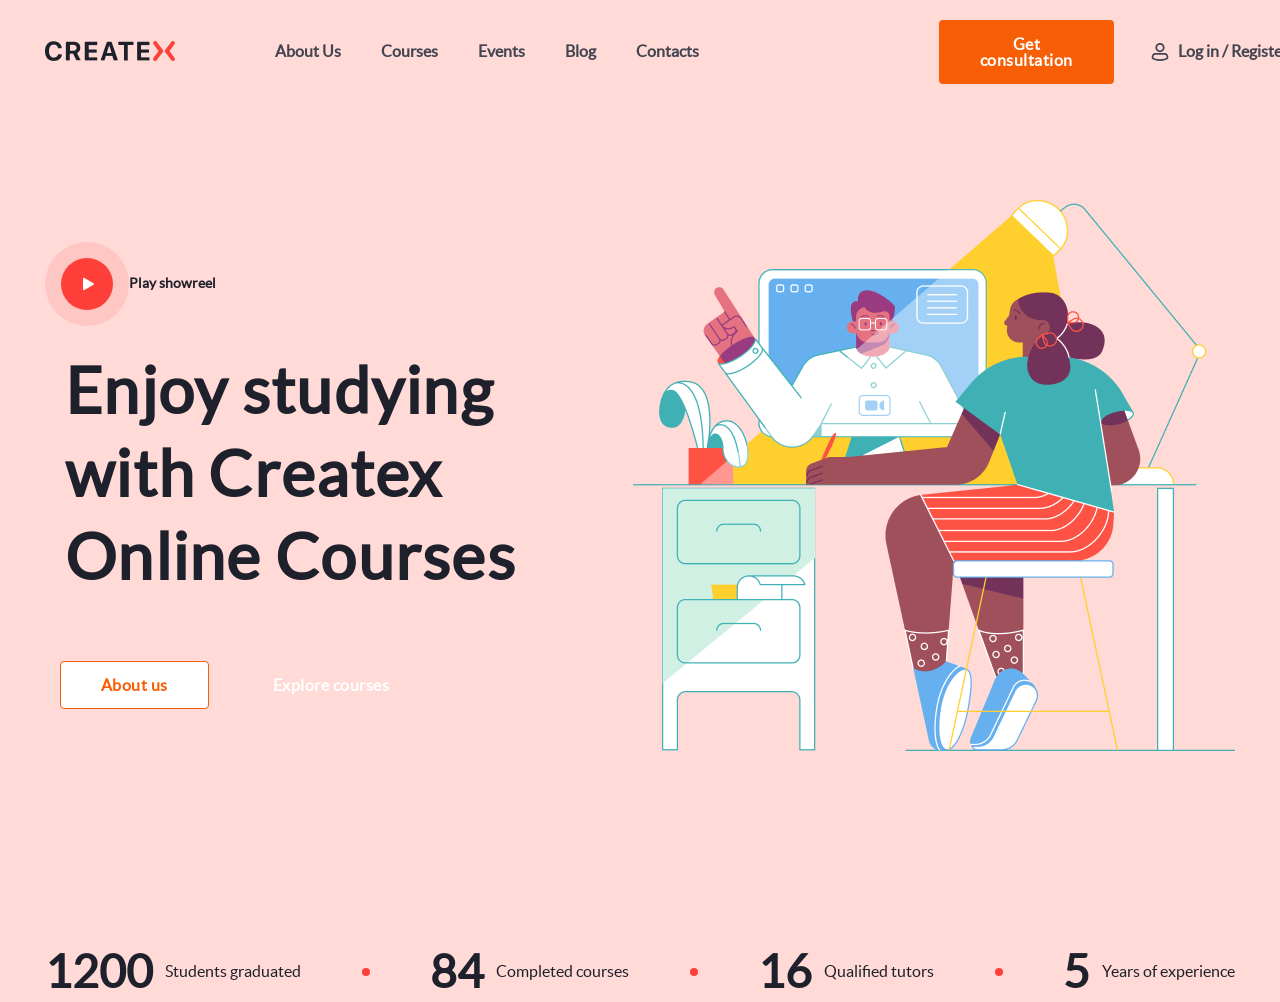
==== index.html @ 366a9aa9 "меню мобильное" ====
<!DOCTYPE html>
<html lang="en">
<head>
  <meta charset="UTF-8">
  <meta name="viewport" content="width=device-width, initial-scale=1.0">
  <meta http-equiv="X-UA-Compatible" content="ie=edge">
  <title class="ttl">Createx</title>
  <link rel="icon" href="../new_project/images/createx.ico" type="images/x-icon">
  <link rel="stylesheet" href="css/reset.css">
  <link rel="stylesheet" href="css/style1.css">
  <link rel="stylesheet" href="css/media.css">
</head>
<body>
  <div class="menu--close"></div>
  <!-- Прелоадер -->
<!-- <div class="preloader"></div> -->
 <!-- Прелоадер -->
  <header>
    <div class="container">
      <div class="header_inner">
        <div class="menu">
        <a href="#" class="logo-link">
          <img src="images/logo.png" width="130px" height="22px" alt="logo">
        </a>
        <nav>          
          <!-- ниже бургер -->
          <button class="span-nav-menu">
            <span></span>
            <span></span>
            <span></span>
            <span></span>
            <span></span>
          </button>
          <!-- конец бургер -->
          <ul class="nav-menu-list">
            <li class="menu-close"></li>
            <li>
              <a href="#" class="nav-menu-link">
                About Us
              </a>
            </li>
            <li>
              <a href="#" class="nav-menu-link">
                Courses
              </a>
            </li>
            <li>
              <a href="#" class="nav-menu-link">
                Events
              </a>
            </li>
            <li>
              <a href="#" class="nav-menu-link">
                Blog
              </a>
            </li>
            <li>
              <a href="#" class="nav-menu-link">
                Contacts
              </a>
            </li>
            <li>
              <ul class="mobile-menu-link-registration">
                <li>
                  <a href="#" class="btn-nav-menu">
                    Get consultation
                  </a>
                </li>
                <li>
                  <a href="#" class="menu-nav-registration">
                    Log in / Register
                  </a>
                </li>
              </ul>
            </li>
          </ul>
          
        </nav>
      </div>
<!-- регистр -->
        <ul class="menu-link-registration">
          <li>
            <a href="#" class="btn-nav-menu">
              Get consultation
            </a>
          </li>
          <li>
            <a href="#" class="menu-nav-registration">
              Log in / Register
            </a>
          </li>
        </ul>
      </div>
  </div>
  </header>


  <main>
    <section class="hero-screen">
      <div class="container">
        <article class="site-left-right">

        <div class="site-left">
          <a href="#" class="play-text">
            Play showreel
          </a>
          <h1 class="play-title">
            Enjoy studying with Createx Online Courses
          </h1>
          <article class="hero-screen-button">
                <a href="#" class="about-us-link">About us</a>
                <a href="#" class="courses-link">Explore courses</a>
          </article>
        </div>
        <div class="site-right-img">
          <img src="images/hero-screen-images.png" width="602px" height="551px" alt="images people studying">
        </div>
      </article>
      <article>
        <ul class="number-students">
          <li>
            <span class="number-list">1200</span>
            Students graduated
          </li>
          <li>
            <svg  class="svg-point" width="8" height="8" viewBox="0 0 8 8" fill="none" xmlns="http://www.w3.org/2000/svg">
              <circle cx="4" cy="4" r="4" fill="#FF3F3A" />
            </svg>
          </li>
          <li>
            <span class="number-list">84</span>
            Completed courses
          </li>
          <li>
            <svg class="svg-point" width="8" height="8" viewBox="0 0 8 8" fill="none" xmlns="http://www.w3.org/2000/svg">
              <circle cx="4" cy="4" r="4" fill="#FF3F3A" />
            </svg>
          </li>
          <li>
            <span class="number-list">16</span>
            Qualified tutors
          </li>
          <li>
            <svg class="svg-point" width="8" height="8" viewBox="0 0 8 8" fill="none" xmlns="http://www.w3.org/2000/svg">
              <circle cx="4" cy="4" r="4" fill="#FF3F3A" />
            </svg>
          </li>
          <li>
            <span class="number-list">5</span>
            Years of experience
          </li>
        </ul>
      </article>
      </div>
    </section>

    <section>
    </section>
  </main>

  <script src="js/main.js"></script>
</body>
</html>
---- css/style1.css ----
@charset "UTF-8";
@font-face {
  font-family: "latoblack";
  src: url("../fonts/lato-black-webfont.eot");
  src: url("../fonts/lato-black-webfont.eot?#iefix") format("embedded-opentype"), url("../fonts/lato-black-webfont.woff2") format("woff2"), url("../fonts/lato-black-webfont.woff") format("woff"), url("../fonts/lato-black-webfont.ttf") format("truetype"), url("../fonts/lato-black-webfont.svg#latoblack") format("svg");
  font-weight: normal;
  font-style: normal;
}
@font-face {
  font-family: "latobold";
  src: url("../fonts/lato-bold-webfont.eot");
  src: url("../fonts/lato-bold-webfont.eot?#iefix") format("embedded-opentyve"), url("../fonts/lato-bold-webfont.woff2") format("woff2"), url("../fonts/lato-bold-webfont.woff") format("woff"), url("../fonts/lato-bold-webfont.ttf") format("truetype"), url("../fonts/lato-bold-webfont.svg#latobold") format("svg");
  font-weight: normal;
  font-style: normal;
}
@font-face {
  font-family: "latoregular";
  src: url("../fonts/lato-regular-webfont.eot");
  src: url("../fonts/lato-regular-webfont.eot?#iefix") format("embedded-opentype"), url("../fonts/lato-regular-webfont.woff2") format("woff2"), url("../fonts/lato-regular-webfont.woff") format("woff"), url("../fonts/lato-regular-webfont.ttf") format("truetype"), url("../fonts/lato-regular-webfont.svg#latoregular") format("svg");
  font-weight: normal;
  font-style: normal;
}
html {
  box-sizing: border-box;
}

*,
*::after,
*::before {
  padding: 0;
  margin: 0;
  box-sizing: inherit;
}

ul {
  list-style: none;
}

a {
  text-decoration: none;
}

button {
  padding: 0;
  border: none;
  background: none;
}

body {
  font-family: "latoregular";
  font-style: normal;
  margin: 0;
  position: relative;
}

/* хедер */
/* адаптивы */
@media only screen and (max-width: 1301px) {
  .header_inner .menu-link-registration {
    margin-left: 200px;
  }
}
@media only screen and (max-width: 1231px) {
  .header_inner .menu-link-registration {
    margin-left: 180px;
  }
  .header_inner .menu nav .nav-menu-list {
    gap: 20px;
  }
}
@media only screen and (max-width: 1025px) {
  .header_inner .menu-link-registration {
    margin-left: 60px;
  }
}
@media only screen and (max-width: 769px) {
  .header_inner nav {
    order: -1;
  }
  .header_inner .menu nav .nav-menu-list {
    transform: translateY(-100%);
    position: absolute;
    top: 0;
    left: 240px;
    width: 300px;
    margin: 0 auto;
    background-color: #f75e05;
    display: block;
    text-align: center;
    padding: 50px 30px;
    transition: transform 0.6s ease;
  }
  .header_inner .menu nav .nav-menu-list .nav-menu-link {
    color: #ffffff;
  }
  .header_inner .menu nav .nav-menu-list li {
    margin-bottom: 20px;
  }
  .header_inner .menu nav .nav-menu-list .menu-close::after {
    content: "";
    width: 13px;
    height: 13px;
    display: block;
    /* используем марджин-райт вместо гап */
    background-image: url(../images/menu-close.svg);
    background-repeat: no-repeat;
    background-position: center;
    position: absolute;
    top: 20px;
    right: 20px;
  }
  .header_inner .menu nav .nav-menu-list.menu-list-open {
    transform: translateY(0%);
  }
  .header_inner .menu-link-registration {
    margin-left: 100px;
  }
  .header_inner .menu nav .span-nav-menu {
    display: flex;
    flex-direction: column;
    justify-content: space-between;
  }
  .hero-screen .site-left-right {
    justify-content: center;
  }
  .hero-screen .site-left-right .play-text {
    justify-content: center;
    margin-bottom: 60px;
  }
  .hero-screen .site-left-right .play-title {
    text-align: center;
    margin-left: 0;
  }
  .hero-screen .site-left-right .hero-screen-button {
    margin-left: 0;
    justify-content: center;
    margin-bottom: 60px;
  }
  .hero-screen .number-students {
    flex-direction: column;
  }
  .hero-screen .number-students li {
    margin-bottom: 20px;
  }
  .hero-screen .number-students li .svg-point {
    display: none;
  }
}
@media only screen and (max-width: 569px) {
  .header_inner .menu {
    gap: 20px;
  }
  .header_inner .menu nav .nav-menu-list {
    left: 60px;
  }
  .header_inner .menu-link-registration {
    margin-left: 10px;
  }
  .header_inner .menu-link-registration .btn-nav-menu {
    padding: 12px 15px;
  }
  .site-right-img img {
    max-width: 513px;
    max-height: 551px;
  }
}
@media only screen and (max-width: 451px) {
  .header_inner .menu-link-registration .btn-nav-menu {
    display: none;
  }
  .site-right-img img {
    max-width: 383px;
    max-height: 371px;
  }
}
@media only screen and (max-width: 426px) {
  .hero-screen {
    padding-top: 100px;
  }
  .hero-screen .site-left-right .play-title {
    font-size: 40px;
  }
}
@media only screen and (max-width: 391px) {
  .header_inner .menu {
    gap: 40px;
  }
  .header_inner .menu nav .nav-menu-list {
    left: 45px;
  }
  .header_inner .menu-link-registration .menu-nav-registration {
    display: none;
  }
  .site-right-img img {
    max-width: 300px;
    max-height: 300px;
  }
}
.header_inner {
  padding-top: 20px;
  display: flex;
  justify-content: space-between;
  align-items: center;
  position: absolute;
  z-index: 4;
}
.header_inner .menu {
  display: flex;
  gap: 60px;
  align-items: center;
}
.header_inner .menu nav .nav-menu-list {
  display: flex;
  gap: 40px;
}
.header_inner .menu nav .nav-menu-list .nav-menu-link {
  font-family: "latoregular";
  font-weight: 700;
  font-size: 16px;
  line-height: 160%;
  color: #424551;
  white-space: nowrap;
}
.header_inner .menu nav .nav-menu-list .nav-menu-link:hover {
  color: #f75e05;
}
.header_inner .menu nav .mobile-menu-link-registration {
  display: none;
}
.header_inner .menu nav .span-nav-menu {
  display: none;
  width: 40px;
  height: 18px;
  color: #000;
  z-index: 5;
}
.header_inner .menu nav .span-nav-menu span {
  background-color: #f75e05;
  height: 2px;
  width: 100%;
}
.header_inner .menu-link-registration {
  display: flex;
  gap: 36px;
  align-items: center;
  margin-left: 225px;
}
.header_inner .menu-link-registration .btn-nav-menu {
  border: 1px solid #f75e05;
  background-color: #f75e05;
  color: #ffffff;
  transition: background-color 2s cubic-bezier(0.1, 0.8, 0.5, 2), color 2s 1s linear;
  font-family: "latoregular";
  font-weight: 700;
  font-size: 16px;
  letter-spacing: 0.03em;
  text-align: center;
  border-radius: 4px;
  padding: 15px 40px;
  border: 1px solid transparent;
  display: block;
}
.header_inner .menu-link-registration .btn-nav-menu:active {
  color: #f75e05;
}
.header_inner .menu-link-registration .btn-nav-menu:hover {
  border: 1px solid #f75e05;
  background-color: #e5ccb1;
  color: #f75e05;
}
.header_inner .menu-link-registration .menu-nav-registration {
  font-family: "latoregular";
  font-weight: 700;
  font-size: 16px;
  line-height: 160%;
  color: #424551;
  display: flex;
  gap: 8px;
  align-items: center;
  white-space: nowrap;
}
.header_inner .menu-link-registration .menu-nav-registration:hover {
  color: #f75e05;
}
.header_inner .menu-link-registration .menu-nav-registration::before {
  content: "";
  width: 20px;
  height: 20px;
  background-image: url(../images/login-people.svg);
  background-repeat: no-repeat;
  display: flex;
}
.header_inner .menu-link-registration .menu-nav-registration:hover::before {
  background-image: url(../images/login-people-hover.svg);
}

.container {
  max-width: 1230px;
  margin: 0 auto;
  padding: 0 20px;
}

.menu--close {
  display: none;
  position: absolute;
  left: 0;
  right: 0;
  top: 0;
  bottom: 0;
  background-color: rgba(0, 0, 0, 0.5);
  z-index: 4;
}

.menu--close.menu--open {
  display: block;
}

/* Прелоадер */
.preloader {
  position: fixed;
  top: 0;
  left: 0;
  width: 100%;
  height: 100%;
  background-color: #ffffff;
  display: flex;
  align-items: center;
  justify-content: center;
  z-index: 100;
  animation: fadeOut 6s forwards;
}
.preloader::before {
  content: "";
  width: 130px;
  height: 22px;
  background-image: url(../images/logo.svg);
  background-repeat: no-repeat;
  display: flex;
  animation: spin 2s linear infinite;
}
@keyframes spin {
  0% {
    transform: rotate(0deg);
  }
  100% {
    transform: rotate(360deg);
  }
}
@keyframes fadeOut {
  0% {
    opacity: 1;
  }
  100% {
    opacity: 0;
    visibility: hidden;
  }
}

/* первая секция, первый скрин */
.hero-screen {
  min-height: 100svh;
  width: 100%;
  background-color: #FFDAD6;
  position: relative;
  z-index: 1;
  padding-top: 200px;
  /* все еще первая секция, только строчка с числами */
}
.hero-screen .site-left-right {
  display: flex;
  align-items: center;
  justify-content: space-between;
  margin-bottom: 189px;
  flex-wrap: wrap;
}
.hero-screen .site-left-right .play-text {
  display: flex;
  align-items: center;
  font-family: "latoregular";
  font-weight: 700;
  font-size: 14px;
  line-height: 150%;
  color: #1e212c;
  margin-bottom: 24px;
}
.hero-screen .site-left-right .play-text:hover {
  color: #f75e05;
}
.hero-screen .site-left-right .play-text:hover:before {
  background-image: url(../images/play-hover.svg);
}
.hero-screen .site-left-right .play-text::before {
  content: "";
  width: 84px;
  height: 84px;
  background-image: url(../images/play.svg);
  background-repeat: no-repeat;
  display: flex;
}
.hero-screen .site-left-right .play-title {
  font-family: "latoregular";
  font-weight: 900;
  font-size: 64px;
  line-height: 130%;
  letter-spacing: 0.02em;
  color: #1e212c;
  max-width: 496px;
  margin-bottom: 60px;
  margin-left: 20px;
}
.hero-screen .site-left-right .hero-screen-button {
  display: flex;
  gap: 64px;
  align-items: center;
  margin-left: 15px;
}
.hero-screen .site-left-right .hero-screen-button .about-us-link {
  border: 1px solid #f75e05;
  background-color: #f75e05;
  color: #ffffff;
  transition: background-color 2s cubic-bezier(0.1, 0.8, 0.5, 2), color 2s 1s linear;
  font-family: "latoregular";
  font-weight: 700;
  font-size: 16px;
  letter-spacing: 0.03em;
  border-radius: 4px;
  padding: 15px 40px;
  color: #f75e05;
  background-color: #ffffff;
}
.hero-screen .site-left-right .hero-screen-button .about-us-link:active {
  color: #f75e05;
}
.hero-screen .site-left-right .hero-screen-button .about-us-link:hover {
  border: 1px solid #f75e05;
  background-color: #e5ccb1;
  color: #f75e05;
}
.hero-screen .site-left-right .hero-screen-button .courses-link {
  font-family: "latoregular";
  font-weight: 700;
  font-size: 16px;
  line-height: 325%;
  letter-spacing: 0.03em;
  color: #ffffff;
}
.hero-screen .site-left-right .hero-screen-button .courses-link:hover {
  color: #f75e05;
}
.hero-screen .number-students {
  display: flex;
  justify-content: space-between;
  align-items: center;
  flex-wrap: wrap;
}
.hero-screen .number-students .number-list {
  font-family: "latoregular";
  font-weight: 900;
  font-size: 46px;
  line-height: 130%;
  text-align: center;
  color: #1e212c;
  padding-right: 12px;
}
.hero-screen .number-students li {
  font-family: "latoregular";
  font-weight: 400;
  font-size: 16px;
  line-height: 160%;
  color: #1e212c;
  display: flex;
  align-items: center;
}/*# sourceMappingURL=style1.css.map */
---- css/media.css ----
@charset "UTF-8";
/* адаптивы */
@media only screen and (max-width: 1301px) {
  .header_inner .menu-link-registration {
    margin-left: 200px;
  }
}
@media only screen and (max-width: 1231px) {
  .header_inner .menu-link-registration {
    margin-left: 180px;
  }
  .header_inner .menu nav .nav-menu-list {
    gap: 20px;
  }
}
@media only screen and (max-width: 1025px) {
  .header_inner .menu-link-registration {
    margin-left: 60px;
  }
}
@media only screen and (max-width: 769px) {
  .header_inner .menu nav {
    order: -1;
  }
  .header_inner .menu nav .nav-menu-list {
    transform: translateY(-100%);
    position: absolute;
    top: 0;
    left: 240px;
    width: 300px;
    margin: 0 auto;
    background-color: #f75e05;
    display: block;
    text-align: center;
    padding: 30px 0;
    transition: transform 0.6s ease;
    border-radius: 40px;
  }
  .header_inner .menu nav .nav-menu-list .nav-menu-link {
    color: #ffffff;
  }
  .header_inner .menu nav .nav-menu-list .nav-menu-link:hover {
    color: #e8a47c;
  }
  .header_inner .menu nav .nav-menu-list li {
    margin-bottom: 20px;
  }
  .header_inner .menu nav .nav-menu-list .menu-close::after {
    content: "";
    width: 13px;
    height: 13px;
    display: block;
    /* используем марджин-райт вместо гап */
    background-image: url(../images/menu-close.svg);
    background-repeat: no-repeat;
    background-position: center;
    position: absolute;
    top: 20px;
    right: 20px;
  }
  .header_inner .menu nav .nav-menu-list .menu-list-open {
    transform: translateY(0%);
  }
  .header_inner .menu nav .menu-link-registration {
    margin-left: 100px;
  }
  .header_inner .menu nav .span-nav-menu {
    display: flex;
    flex-direction: column;
    justify-content: space-between;
  }
  .hero-screen .site-left-right {
    justify-content: center;
  }
  .hero-screen .site-left-right .play-text {
    justify-content: center;
    margin-bottom: 60px;
  }
  .hero-screen .site-left-right .play-title {
    text-align: center;
    margin-left: 0;
  }
  .hero-screen .site-left-right .hero-screen-button {
    margin-left: 0;
    justify-content: center;
    margin-bottom: 60px;
  }
  .hero-screen .number-students {
    flex-direction: column;
  }
  .hero-screen .number-students li {
    margin-bottom: 20px;
  }
  .hero-screen .number-students li .svg-point {
    display: none;
  }
}
@media only screen and (max-width: 569px) {
  .header_inner .menu {
    gap: 130px;
  }
  .header_inner .menu nav .nav-menu-list {
    left: 110px;
  }
  .header_inner .menu nav .mobile-menu-link-registration {
    display: block;
  }
  .header_inner .menu nav .mobile-menu-link-registration li a {
    font-family: "latoregular";
    font-weight: 700;
    font-size: 16px;
    line-height: 160%;
    color: #ffffff;
  }
  .header_inner .menu nav .mobile-menu-link-registration li a:hover {
    color: #e8a47c;
  }
  .header_inner .menu-link-registration {
    display: none;
  }
  .site-right-img img {
    max-width: 513px;
    max-height: 551px;
  }
}
@media only screen and (max-width: 451px) {
  .header_inner .menu nav .nav-menu-list {
    left: 60px;
  }
  .site-right-img img {
    max-width: 383px;
    max-height: 371px;
  }
}
@media only screen and (max-width: 426px) {
  .header_inner .menu nav .nav-menu-list {
    left: 45px;
  }
  .hero-screen {
    padding-top: 100px;
  }
  .hero-screen .site-left-right .play-title {
    font-size: 40px;
  }
}
@media only screen and (max-width: 391px) {
  .header_inner .menu {
    gap: 40px;
  }
  .header_inner .menu nav .nav-menu-list {
    left: 45px;
  }
  .site-right-img img {
    max-width: 300px;
    max-height: 300px;
  }
}/*# sourceMappingURL=media.css.map */
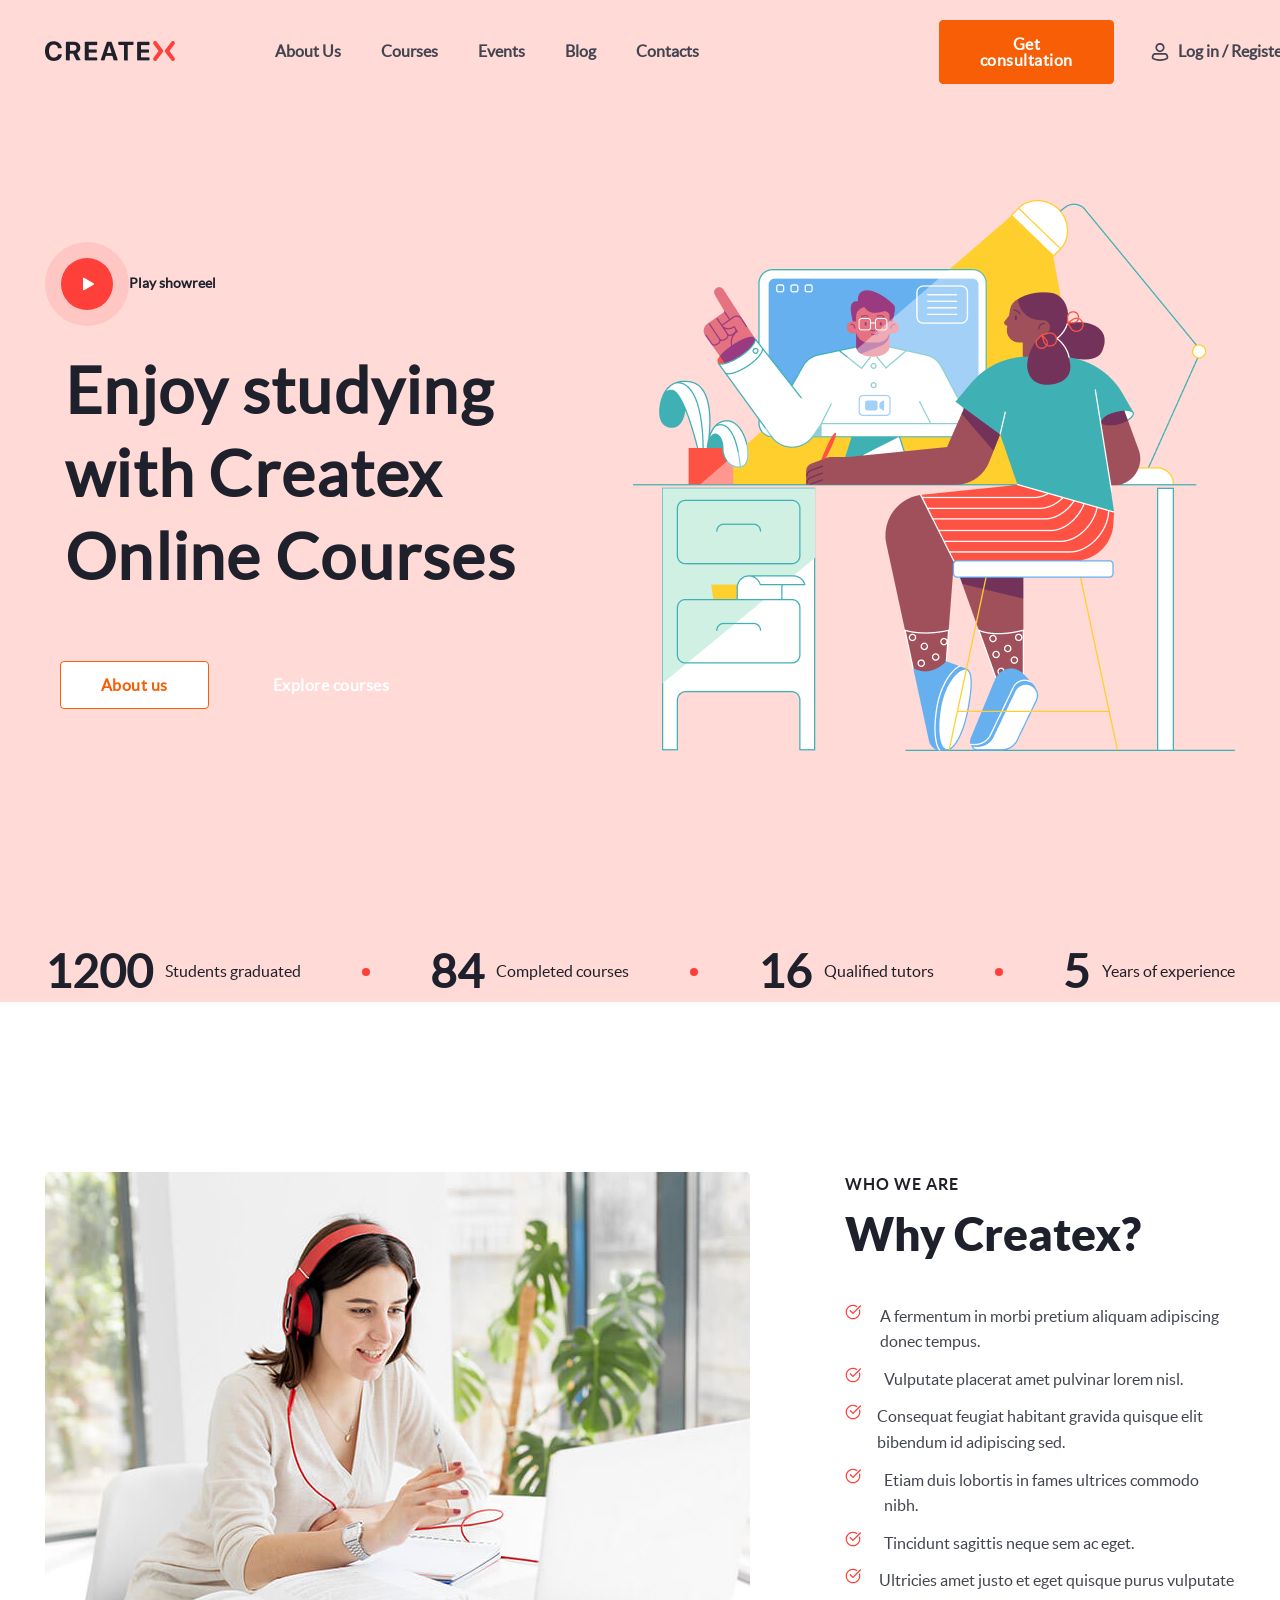
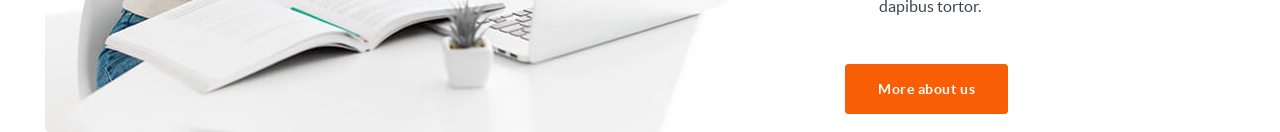
==== commit 6b557990: "вторая секция" ====
--- a/index.html
+++ b/index.html
@@ -99,7 +99,6 @@
     <section class="hero-screen">
       <div class="container">
         <article class="site-left-right">
-
         <div class="site-left">
           <a href="#" class="play-text">
             Play showreel
@@ -153,8 +152,35 @@
       </article>
       </div>
     </section>
-
     <section>
+      <div class="container">
+        <div class="Why_Createx_section_2">
+            <img src="images/girl_section_2.png" width="705px" height="560px" alt="girl is studying">
+          <div class="Why_Createx_text_right">
+            <h4 class="Why_Createx_text">Who we are</h4>
+            <h2 class="Why_Createx_title">Why Createx?</h2>
+            <div>
+              <h4 class="Why_Createx_text_and_svg">
+                A fermentum in morbi pretium aliquam adipiscing donec tempus.
+              </h4>
+              <h4 class="Why_Createx_text_and_svg">
+                Vulputate placerat amet pulvinar lorem nisl.
+              </h4>
+              <h4 class="Why_Createx_text_and_svg">
+                Consequat feugiat habitant gravida quisque elit bibendum id adipiscing sed.
+              </h4>
+              <h4 class="Why_Createx_text_and_svg">
+                Etiam duis lobortis in fames ultrices commodo nibh.
+              </h4>
+              <h4 class="Why_Createx_text_and_svg">Tincidunt sagittis neque sem ac eget.</h4>
+              <h4 class="Why_Createx_text_and_svg">Ultricies amet justo et eget quisque purus vulputate dapibus tortor.</h4>
+            </div>
+            <a href="3" class="more-about-button">
+                More about us
+              </a>
+          </div>
+        </div>
+      </div>
     </section>
   </main>
 
--- a/css/style1.css
+++ b/css/style1.css
@@ -74,7 +74,7 @@
   }
 }
 @media only screen and (max-width: 769px) {
-  .header_inner nav {
+  .header_inner .menu nav {
     order: -1;
   }
   .header_inner .menu nav .nav-menu-list {
@@ -87,11 +87,15 @@
     background-color: #f75e05;
     display: block;
     text-align: center;
-    padding: 50px 30px;
+    padding: 30px 0;
     transition: transform 0.6s ease;
+    border-radius: 40px;
   }
   .header_inner .menu nav .nav-menu-list .nav-menu-link {
     color: #ffffff;
+  }
+  .header_inner .menu nav .nav-menu-list .nav-menu-link:hover {
+    color: #e8a47c;
   }
   .header_inner .menu nav .nav-menu-list li {
     margin-bottom: 20px;
@@ -109,10 +113,10 @@
     top: 20px;
     right: 20px;
   }
-  .header_inner .menu nav .nav-menu-list.menu-list-open {
+  .header_inner .menu nav .nav-menu-list .menu-list-open {
     transform: translateY(0%);
   }
-  .header_inner .menu-link-registration {
+  .header_inner .menu nav .menu-link-registration {
     margin-left: 100px;
   }
   .header_inner .menu nav .span-nav-menu {
@@ -145,19 +149,37 @@
   .hero-screen .number-students li .svg-point {
     display: none;
   }
+  .Why_Createx_section_2 {
+    flex-direction: column;
+    align-items: center;
+  }
+  .Why_Createx_section_2 img {
+    max-width: 500px;
+    max-height: 365px;
+  }
 }
 @media only screen and (max-width: 569px) {
   .header_inner .menu {
-    gap: 20px;
+    gap: 130px;
   }
   .header_inner .menu nav .nav-menu-list {
-    left: 60px;
+    left: 110px;
+  }
+  .header_inner .menu nav .mobile-menu-link-registration {
+    display: block;
+  }
+  .header_inner .menu nav .mobile-menu-link-registration li a {
+    font-family: "latoregular";
+    font-weight: 700;
+    font-size: 16px;
+    line-height: 160%;
+    color: #ffffff;
+  }
+  .header_inner .menu nav .mobile-menu-link-registration li a:hover {
+    color: #e8a47c;
   }
   .header_inner .menu-link-registration {
-    margin-left: 10px;
-  }
-  .header_inner .menu-link-registration .btn-nav-menu {
-    padding: 12px 15px;
+    display: none;
   }
   .site-right-img img {
     max-width: 513px;
@@ -165,8 +187,8 @@
   }
 }
 @media only screen and (max-width: 451px) {
-  .header_inner .menu-link-registration .btn-nav-menu {
-    display: none;
+  .header_inner .menu nav .nav-menu-list {
+    left: 60px;
   }
   .site-right-img img {
     max-width: 383px;
@@ -174,6 +196,9 @@
   }
 }
 @media only screen and (max-width: 426px) {
+  .header_inner .menu nav .nav-menu-list {
+    left: 45px;
+  }
   .hero-screen {
     padding-top: 100px;
   }
@@ -187,9 +212,6 @@
   }
   .header_inner .menu nav .nav-menu-list {
     left: 45px;
-  }
-  .header_inner .menu-link-registration .menu-nav-registration {
-    display: none;
   }
   .site-right-img img {
     max-width: 300px;
@@ -247,6 +269,7 @@
 }
 .header_inner .menu-link-registration .btn-nav-menu {
   border: 1px solid #f75e05;
+  border-radius: 4px;
   background-color: #f75e05;
   color: #ffffff;
   transition: background-color 2s cubic-bezier(0.1, 0.8, 0.5, 2), color 2s 1s linear;
@@ -255,9 +278,7 @@
   font-size: 16px;
   letter-spacing: 0.03em;
   text-align: center;
-  border-radius: 4px;
   padding: 15px 40px;
-  border: 1px solid transparent;
   display: block;
 }
 .header_inner .menu-link-registration .btn-nav-menu:active {
@@ -364,6 +385,7 @@
   position: relative;
   z-index: 1;
   padding-top: 200px;
+  margin-bottom: 170px;
   /* все еще первая секция, только строчка с числами */
 }
 .hero-screen .site-left-right {
@@ -416,6 +438,7 @@
 }
 .hero-screen .site-left-right .hero-screen-button .about-us-link {
   border: 1px solid #f75e05;
+  border-radius: 4px;
   background-color: #f75e05;
   color: #ffffff;
   transition: background-color 2s cubic-bezier(0.1, 0.8, 0.5, 2), color 2s 1s linear;
@@ -470,4 +493,73 @@
   color: #1e212c;
   display: flex;
   align-items: center;
+}
+
+.Why_Createx_section_2 {
+  display: flex;
+  justify-content: space-between;
+  margin-bottom: 178px;
+}
+.Why_Createx_section_2 .Why_Createx_text_right {
+  max-width: 390px;
+}
+.Why_Createx_section_2 .Why_Createx_text_right div {
+  margin-bottom: 48px;
+}
+.Why_Createx_section_2 .Why_Createx_text_right .Why_Createx_text {
+  font-family: "latobold";
+  font-weight: 700;
+  font-size: 16px;
+  line-height: 150%;
+  letter-spacing: 0.06em;
+  text-transform: uppercase;
+  color: #1e212c;
+  margin-bottom: 8px;
+}
+.Why_Createx_section_2 .Why_Createx_text_right .Why_Createx_title {
+  font-family: "latoblack";
+  font-weight: 900;
+  font-size: 46px;
+  line-height: 130%;
+  color: #1e212c;
+  margin-bottom: 40px;
+}
+.Why_Createx_section_2 .Why_Createx_text_right .Why_Createx_text_and_svg {
+  font-family: "latoregular";
+  font-weight: 400;
+  font-size: 16px;
+  line-height: 160%;
+  color: #424551;
+  display: flex;
+  padding-bottom: 12px;
+}
+.Why_Createx_section_2 .Why_Createx_text_right .Why_Createx_text_and_svg::before {
+  content: "";
+  display: block;
+  width: 23px;
+  height: 18px;
+  margin-right: 16px;
+  background-image: url(../images/check-section-2.svg);
+  background-repeat: no-repeat;
+}
+.Why_Createx_section_2 .more-about-button {
+  border: 1px solid #f75e05;
+  border-radius: 4px;
+  background-color: #f75e05;
+  color: #ffffff;
+  transition: background-color 2s cubic-bezier(0.1, 0.8, 0.5, 2), color 2s 1s linear;
+  padding: 16px 32px;
+  font-family: "latobold";
+  font-weight: 700;
+  font-size: 14px;
+  letter-spacing: 0.04em;
+  color: #ffffff;
+}
+.Why_Createx_section_2 .more-about-button:active {
+  color: #f75e05;
+}
+.Why_Createx_section_2 .more-about-button:hover {
+  border: 1px solid #f75e05;
+  background-color: #e5ccb1;
+  color: #f75e05;
 }/*# sourceMappingURL=style1.css.map */
--- a/css/media.css
+++ b/css/media.css
@@ -94,6 +94,14 @@
   .hero-screen .number-students li .svg-point {
     display: none;
   }
+  .Why_Createx_section_2 {
+    flex-direction: column;
+    align-items: center;
+  }
+  .Why_Createx_section_2 img {
+    max-width: 500px;
+    max-height: 365px;
+  }
 }
 @media only screen and (max-width: 569px) {
   .header_inner .menu {
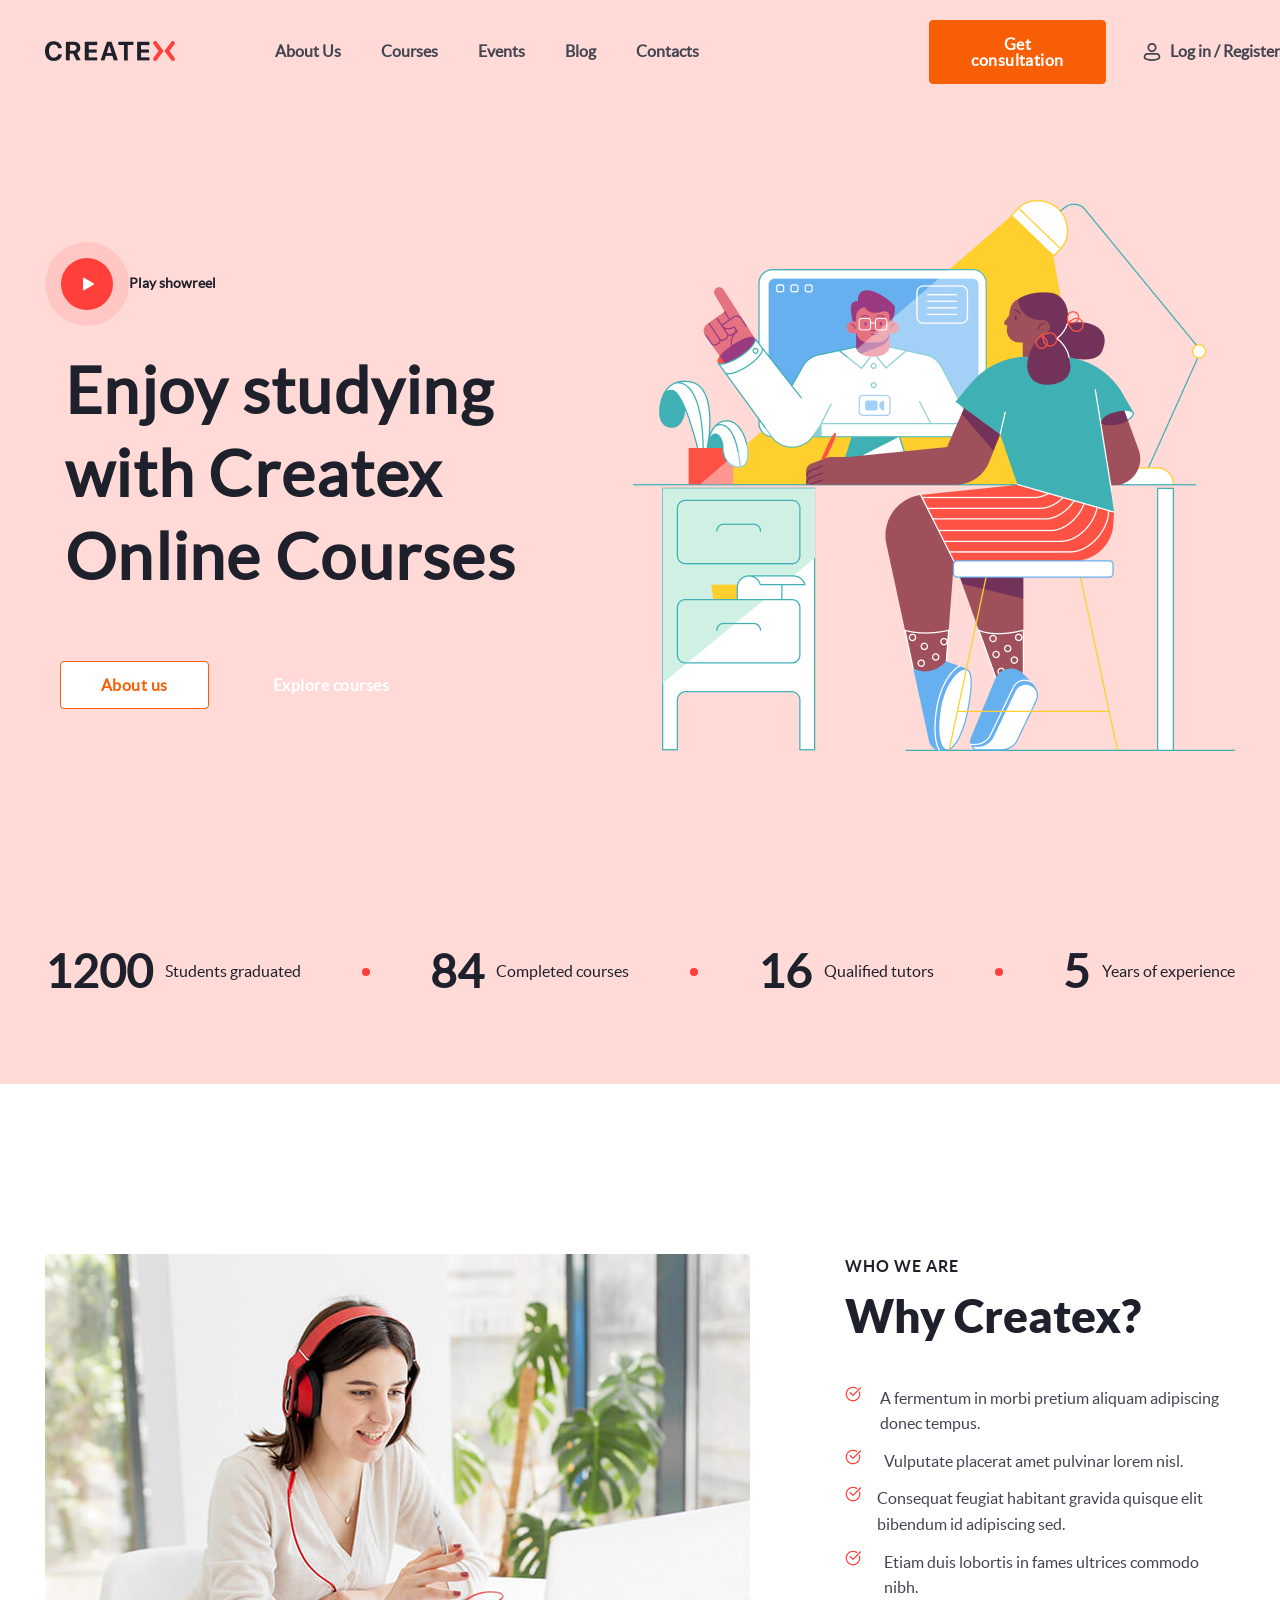
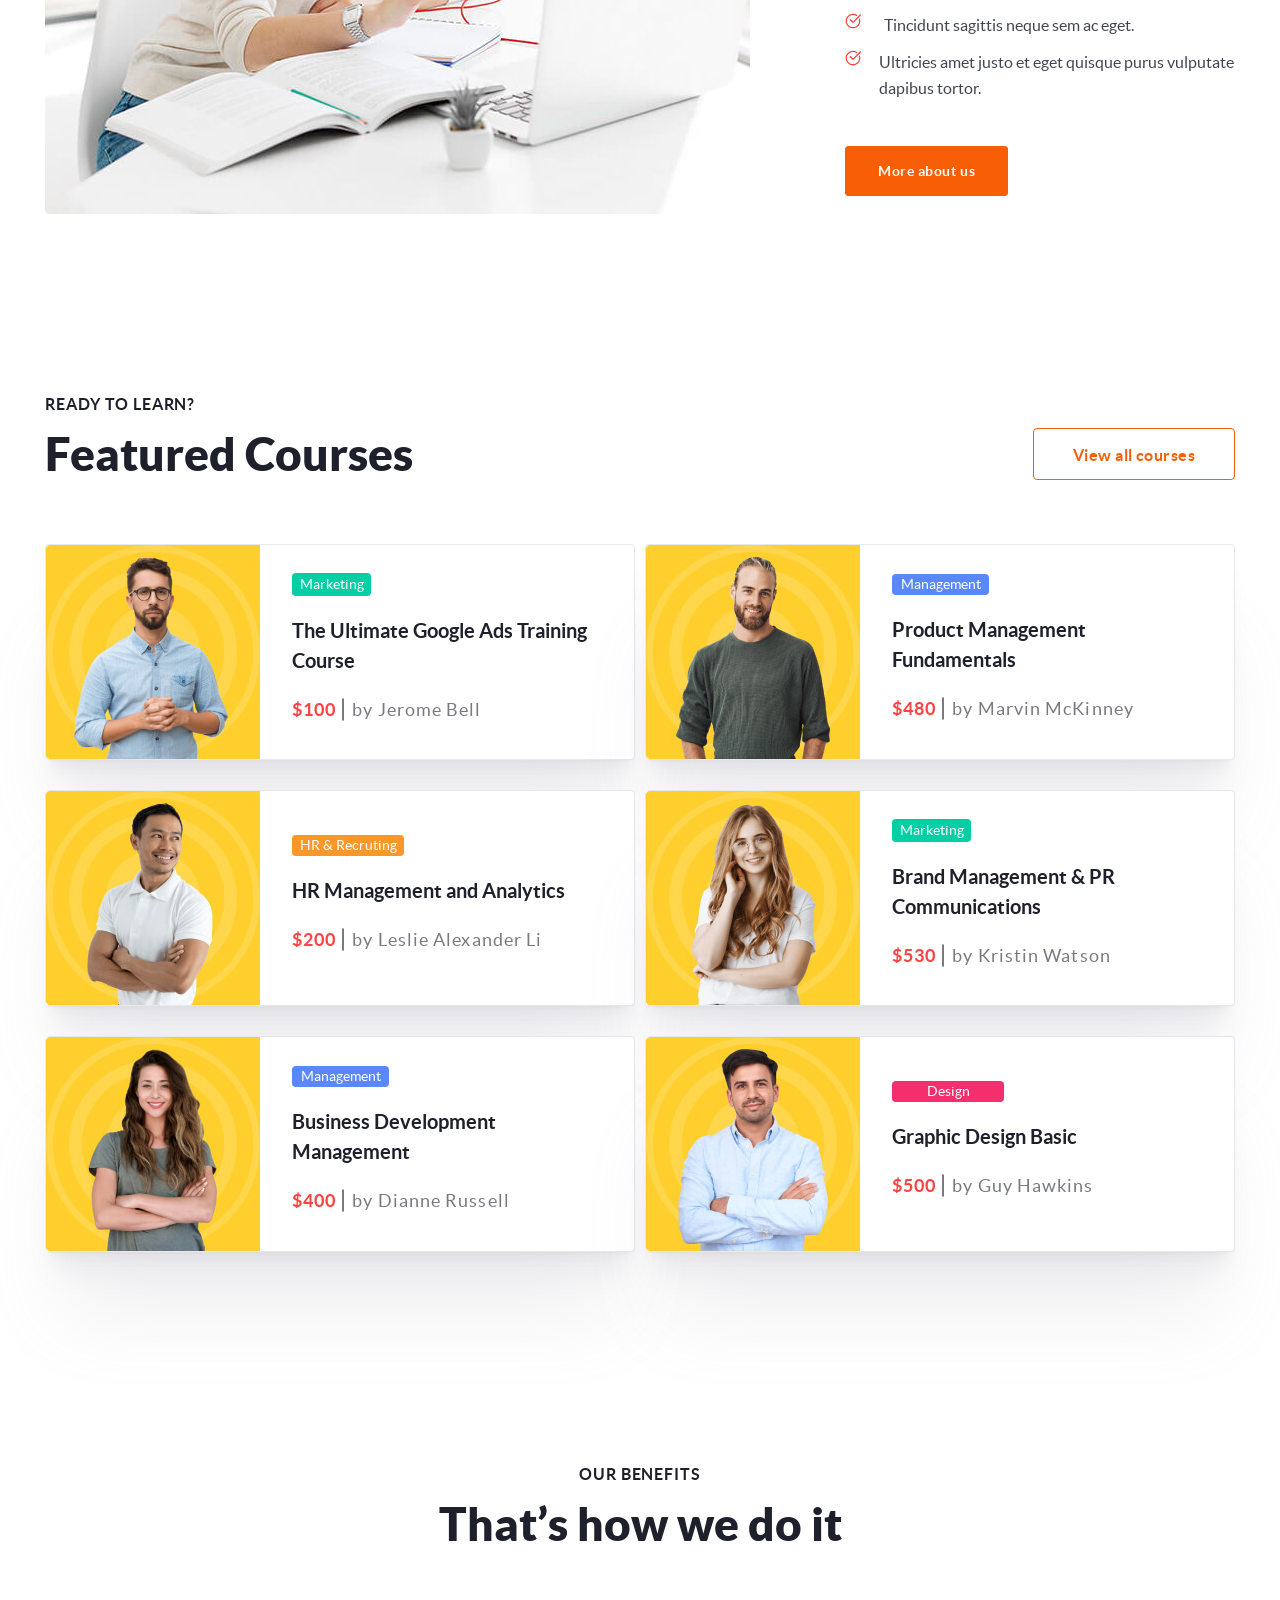
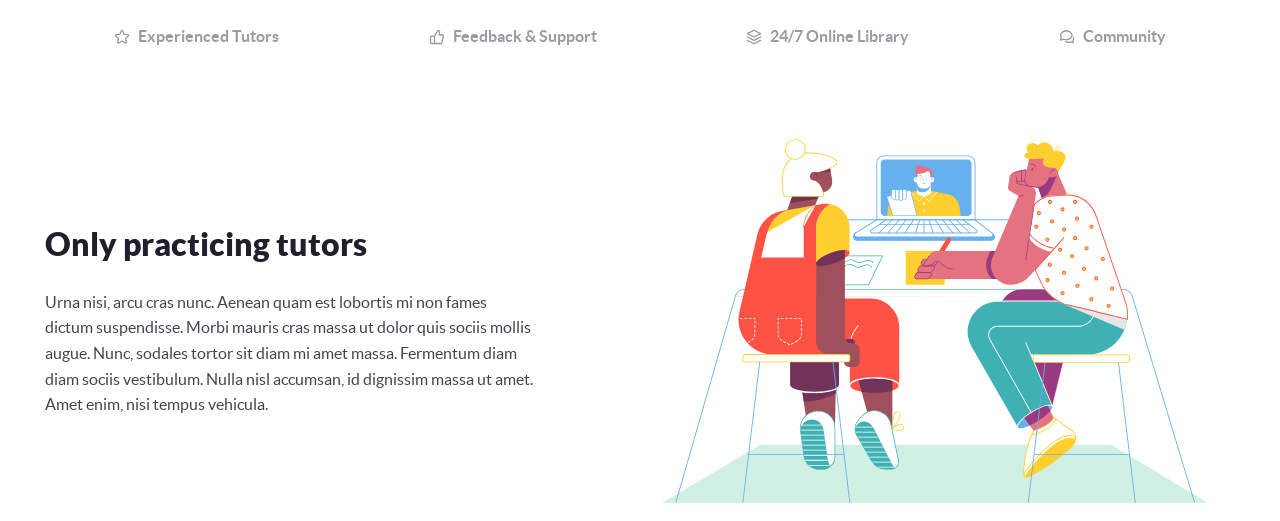
==== commit 0071f48b: "+3 секйцции и моб адапт" ====
--- a/index.html
+++ b/index.html
@@ -93,9 +93,8 @@
       </div>
   </div>
   </header>
-
-
   <main>
+    <!-- первая секция -->
     <section class="hero-screen">
       <div class="container">
         <article class="site-left-right">
@@ -152,6 +151,7 @@
       </article>
       </div>
     </section>
+  <!-- вторая секция -->
     <section>
       <div class="container">
         <div class="Why_Createx_section_2">
@@ -182,8 +182,135 @@
         </div>
       </div>
     </section>
+    <!-- 3 секция -->
+    <section>
+      <div class="container">
+        <div class="Featured_Courses">
+          <h4>Ready to learn?</h4>
+          <div class="Featured_Courses_button">
+            <h3>Featured Courses</h3>
+            <a href="#" class="all_courses_btn">View all courses</a>
+          </div>
+          <div class="teachers_inner">
+            <article class="teachers_item_img">
+              <img src="images/teacher_Jerome.png" width="214px" height="214px"  alt="Teacher">
+              <div class="teacher_item">
+                <a href="#" class="Marketing_link">Marketing</a>
+                <a href="#" class="name_course_link">The Ultimate Google Ads Training Course</a>
+                <h4>
+                  $100 
+                  <span class="name_teacher">
+                    <span></span>
+                    by Jerome Bell
+                  </span>
+                </h4>
+              </div>
+            </article>
+            <article class="teachers_item_img">
+              <img src="images/teacher_marvin.png" width="214px" height="214px"  alt="Teacher">
+              <div class="teacher_item">
+                <a href="#" class="Management_link">Management</a>
+                <a href="#" class="name_course_link">Product Management Fundamentals</a>
+                <h4>
+                  $480 
+                  <span class="name_teacher">
+                    <span></span>
+                    by Marvin McKinney
+                  </span>
+                </h4>
+              </div>
+            </article>
+            <article class="teachers_item_img">
+              <img src="images/teacher_les.png" width="214px" height="214px"  alt="Teacher">
+              <div class="teacher_item">
+                <a href="#" class="HR_link">HR & Recruting</a>
+                <a href="#" class="name_course_link">HR  Management and Analytics</a>
+                <h4>
+                  $200
+                  <span class="name_teacher">
+                    <span></span>
+                    by Leslie Alexander Li
+                  </span>
+                </h4>
+              </div>
+            </article>
+            <article class="teachers_item_img">
+              <img src="images/teacher_kris.png" width="214px" height="214px"  alt="Teacher">
+              <div class="teacher_item">
+                <a href="#" class="Marketing_link">Marketing</a>
+                <a href="#" class="name_course_link">Brand Management & PR Communications</a>
+                <h4>
+                  $530
+                  <span class="name_teacher">
+                    <span></span>
+                    by Kristin Watson
+                  </span>
+                </h4>
+              </div>
+            </article>
+            <article class="teachers_item_img">
+              <img src="images/teacher_dian.png" width="214px" height="214px"  alt="Teacher">
+              <div class="teacher_item">
+                <a href="#" class="Management_link">Management</a>
+                <a href="#" class="name_course_link">Business Development Management</a>
+                <h4>
+                  $400
+                  <span class="name_teacher">
+                    <span></span>
+                    by Dianne Russell
+                  </span>
+                </h4>
+              </div>
+            </article>
+            <article class="teachers_item_img">
+              <img src="images/teacher_guy.png" width="214px" height="214px"  alt="Teacher">
+              <div class="teacher_item">
+                <a href="#" class="Design_link">Design</a>
+                <a href="#" class="name_course_link">Graphic Design Basic</a>
+                <h4>
+                  $500
+                  <span class="name_teacher">
+                    <span></span>
+                    by Guy Hawkins
+                  </span>
+                </h4>
+              </div>
+            </article>
+          </div>
+        </div>
+      </div>
+    </section>
+<!-- 4 секция -->
+    <section>
+      <div class="container">
+        <div class="Our_benefits">
+          <h5>Our benefits</h5>
+          <h4>That’s how we do it</h4>
+          <ul class="benefits-item">
+            <li>
+              <a href="#">Experienced Tutors</a>
+            </li>
+            <li>
+              <a href="#">Feedback & Support</a>
+            </li>
+            <li>
+              <a href="#">24/7 Online Library</a>
+            </li>
+            <li>
+              <a href="#">Community</a>
+            </li>
+          </ul>
+          <div class="practicing-tutors_img">
+            <article class="practicing-tutors_left">
+            <h3>Only practicing tutors</h3>
+            <p>Urna nisi, arcu cras nunc. Aenean quam est lobortis mi non fames dictum suspendisse. Morbi mauris cras massa ut dolor quis sociis mollis augue. Nunc, sodales tortor sit diam mi amet massa. Fermentum diam diam sociis vestibulum. Nulla nisl accumsan, id dignissim massa ut amet. Amet enim, nisi tempus vehicula.</p>
+          </article>
+              <img src="images/our-benefits.svg" alt="girl and boy are studying" width="600px" height="400px">
+          </div>
+        </div>
+      </div>
+    </section>
   </main>
-
   <script src="js/main.js"></script>
 </body>
 </html>
--- a/css/style1.css
+++ b/css/style1.css
@@ -57,7 +57,7 @@
 /* адаптивы */
 @media only screen and (max-width: 1301px) {
   .header_inner .menu-link-registration {
-    margin-left: 200px;
+    margin-left: 190px;
   }
 }
 @media only screen and (max-width: 1231px) {
@@ -71,6 +71,22 @@
 @media only screen and (max-width: 1025px) {
   .header_inner .menu-link-registration {
     margin-left: 60px;
+  }
+  .Why_Createx_section_2 {
+    flex-direction: column;
+    align-items: center;
+  }
+  .Why_Createx_section_2 img {
+    margin-bottom: 35px;
+  }
+  .Featured_Courses .Featured_Courses_button {
+    justify-content: space-around;
+  }
+  .Featured_Courses h4 {
+    text-align: center;
+  }
+  .teachers_inner {
+    justify-content: center;
   }
 }
 @media only screen and (max-width: 769px) {
@@ -113,7 +129,7 @@
     top: 20px;
     right: 20px;
   }
-  .header_inner .menu nav .nav-menu-list .menu-list-open {
+  .header_inner .menu nav .nav-menu-list.menu-list-open {
     transform: translateY(0%);
   }
   .header_inner .menu nav .menu-link-registration {
@@ -148,10 +164,6 @@
   }
   .hero-screen .number-students li .svg-point {
     display: none;
-  }
-  .Why_Createx_section_2 {
-    flex-direction: column;
-    align-items: center;
   }
   .Why_Createx_section_2 img {
     max-width: 500px;
@@ -190,9 +202,16 @@
   .header_inner .menu nav .nav-menu-list {
     left: 60px;
   }
+  .hero-screen {
+    margin-bottom: 70px;
+  }
   .site-right-img img {
     max-width: 383px;
     max-height: 371px;
+  }
+  .Why_Createx_section_2 img {
+    max-width: 300px;
+    max-height: 200px;
   }
 }
 @media only screen and (max-width: 426px) {
@@ -475,6 +494,7 @@
   justify-content: space-between;
   align-items: center;
   flex-wrap: wrap;
+  padding-bottom: 82px;
 }
 .hero-screen .number-students .number-list {
   font-family: "latoregular";
@@ -562,4 +582,279 @@
   border: 1px solid #f75e05;
   background-color: #e5ccb1;
   color: #f75e05;
+}
+
+.Featured_Courses {
+  margin-bottom: 180px;
+}
+.Featured_Courses h4 {
+  font-family: "latobold";
+  font-weight: 700;
+  font-size: 16px;
+  line-height: 150%;
+  letter-spacing: 0.06em;
+  text-transform: uppercase;
+  color: #1e212c;
+  margin-bottom: 8px;
+}
+.Featured_Courses .Featured_Courses_button {
+  display: flex;
+  justify-content: space-between;
+  margin-bottom: 60px;
+  flex-wrap: wrap;
+  align-items: center;
+}
+.Featured_Courses .Featured_Courses_button h3 {
+  font-family: "latoblack";
+  font-weight: 900;
+  font-size: 46px;
+  line-height: 130%;
+  color: #1e212c;
+}
+.Featured_Courses .Featured_Courses_button .all_courses_btn {
+  border: 1px solid #f75e05;
+  border-radius: 4px;
+  background-color: #f75e05;
+  color: #ffffff;
+  transition: background-color 2s cubic-bezier(0.1, 0.8, 0.5, 2), color 2s 1s linear;
+  font-family: "latobold";
+  font-weight: 700;
+  font-size: 16px;
+  line-height: 325%;
+  letter-spacing: 0.03em;
+  text-align: center;
+  background: transparent;
+  color: #f75e05;
+  width: 202px;
+  height: 52px;
+}
+.Featured_Courses .Featured_Courses_button .all_courses_btn:active {
+  color: #f75e05;
+}
+.Featured_Courses .Featured_Courses_button .all_courses_btn:hover {
+  border: 1px solid #f75e05;
+  background-color: #e5ccb1;
+  color: #f75e05;
+}
+
+.teachers_inner {
+  display: flex;
+  justify-content: space-between;
+  flex-wrap: wrap;
+}
+.teachers_inner .teachers_item_img {
+  display: flex;
+  align-items: center;
+  border: 1px solid #e5e8ed;
+  border-radius: 4px;
+  box-shadow: 0 4px 4px -4px rgba(30, 33, 44, 0.05), 0 12px 10px -6px rgba(154, 156, 165, 0.08), 0 30px 24px -10px rgba(154, 156, 165, 0.1), 0 80px 80px -20px rgba(154, 156, 165, 0.16);
+  background: #fff;
+  max-width: 590px;
+  width: 100%;
+  margin-bottom: 30px;
+}
+.teachers_inner .teachers_item_img .teacher_item {
+  display: flex;
+  flex-direction: column;
+  padding: 0 32px;
+}
+.teachers_inner .teachers_item_img .teacher_item .Marketing_link {
+  font-family: "latoregular";
+  font-weight: 400;
+  font-size: 14px;
+  line-height: 150%;
+  color: #fff;
+  background: #03cea4;
+  border-radius: 4px;
+  width: 79px;
+  text-align: center;
+  margin-bottom: 20px;
+  border: 1px solid transparent;
+}
+.teachers_inner .teachers_item_img .teacher_item .Marketing_link:hover {
+  background: #f75e05;
+}
+.teachers_inner .teachers_item_img .teacher_item .Management_link {
+  font-family: "latoregular";
+  font-weight: 400;
+  font-size: 14px;
+  line-height: 150%;
+  color: #fff;
+  background: #5a87fc;
+  border-radius: 4px;
+  width: 97px;
+  text-align: center;
+  margin-bottom: 20px;
+}
+.teachers_inner .teachers_item_img .teacher_item .Management_link:hover {
+  background: #f75e05;
+}
+.teachers_inner .teachers_item_img .teacher_item .HR_link {
+  font-family: "latoregular";
+  font-weight: 400;
+  font-size: 14px;
+  line-height: 150%;
+  color: #fff;
+  background: #f89828;
+  border-radius: 4px;
+  width: 112px;
+  text-align: center;
+  margin-bottom: 20px;
+}
+.teachers_inner .teachers_item_img .teacher_item .HR_link:hover {
+  background: #f75e05;
+}
+.teachers_inner .teachers_item_img .teacher_item .Design_link {
+  font-family: "latoregular";
+  font-weight: 400;
+  font-size: 14px;
+  line-height: 150%;
+  color: #fff;
+  background: #f52f6e;
+  border-radius: 4px;
+  width: 112px;
+  text-align: center;
+  margin-bottom: 20px;
+}
+.teachers_inner .teachers_item_img .teacher_item .Design_link:hover {
+  background: #f75e05;
+}
+.teachers_inner .teachers_item_img .teacher_item .name_course_link {
+  font-family: "latobold";
+  font-weight: 700;
+  font-size: 20px;
+  line-height: 150%;
+  color: #1e212c;
+  margin-bottom: 20px;
+}
+.teachers_inner .teachers_item_img .teacher_item .name_course_link:hover {
+  color: #f75e05;
+}
+.teachers_inner .teachers_item_img h4 {
+  font-family: "latobold";
+  font-weight: 700;
+  font-size: 18px;
+  line-height: 150%;
+  color: #ff4242;
+}
+.teachers_inner .teachers_item_img h4 .name_teacher {
+  color: #787a80;
+  margin-left: 2px;
+  font-family: "latoregular";
+  font-weight: 400;
+  font-size: 18px;
+  line-height: 150%;
+  text-transform: none; /* Убедитесь, что регистр не меняется */
+  border: none;
+}
+.teachers_inner .teachers_item_img h4 .name_teacher span {
+  border: 1px solid #787a80;
+  width: 16px;
+  height: 1px;
+  transform: rotate(-90deg);
+  border-radius: 2px;
+  margin-right: 8px;
+}
+
+.Our_benefits {
+  margin-bottom: 120px;
+}
+.Our_benefits h5 {
+  font-family: "latobold";
+  font-weight: 700;
+  font-size: 16px;
+  line-height: 150%;
+  letter-spacing: 0.06em;
+  text-transform: uppercase;
+  text-align: center;
+  color: #1e212c;
+  margin-bottom: 8px;
+}
+.Our_benefits h4 {
+  font-family: "latoblack";
+  font-weight: 900;
+  font-size: 46px;
+  line-height: 130%;
+  text-align: center;
+  color: #1e212c;
+  margin-bottom: 60px;
+}
+.Our_benefits .benefits-item {
+  display: flex;
+  justify-content: space-between;
+  margin-bottom: 60px;
+}
+.Our_benefits .benefits-item li a {
+  font-family: "latobold";
+  font-weight: 700;
+  font-size: 16px;
+  line-height: 160%;
+  text-align: center;
+  color: #9a9ca5;
+  text-align: center;
+  border: 1px solid transparent;
+  border-radius: 4px;
+  padding: 10px 68px;
+  display: flex;
+  align-items: center;
+}
+.Our_benefits .benefits-item li a:hover {
+  border: 1px solid #ff3f3a;
+  color: #ff3f3a;
+}
+.Our_benefits .benefits-item li a::before {
+  content: "";
+  width: 16px;
+  height: 16px;
+  display: block;
+  margin-right: 8px;
+  /* используем марджин-райт вместо гап */
+  background-repeat: no-repeat;
+}
+.Our_benefits .benefits-item li:nth-child(1) a::before {
+  background-image: url(../images/1-gray.svg);
+}
+.Our_benefits .benefits-item li:nth-child(1) a:hover::before {
+  background-image: url(../images/1-orang.svg);
+}
+.Our_benefits .benefits-item li:nth-child(2) a::before {
+  background-image: url(../images/2-grey.svg);
+}
+.Our_benefits .benefits-item li:nth-child(2) a:hover::before {
+  background-image: url(../images/2-orang.svg);
+}
+.Our_benefits .benefits-item li:nth-child(3) a::before {
+  background-image: url(../images/3-gray.svg);
+}
+.Our_benefits .benefits-item li:nth-child(3) a:hover::before {
+  background-image: url(../images/3-orang.svg);
+}
+.Our_benefits .benefits-item li:nth-child(4) a::before {
+  background-image: url(../images/4-gray.svg);
+}
+.Our_benefits .benefits-item li:nth-child(4) a:hover::before {
+  background-image: url(../images/4-orang.svg);
+}
+.Our_benefits .practicing-tutors_img {
+  display: flex;
+  justify-content: space-between;
+  align-items: center;
+}
+.Our_benefits .practicing-tutors_img .practicing-tutors_left {
+  max-width: 488px;
+}
+.Our_benefits .practicing-tutors_img .practicing-tutors_left h3 {
+  font-family: "latoblack";
+  font-weight: 900;
+  font-size: 32px;
+  line-height: 130%;
+  color: #1e212c;
+  margin-bottom: 24px;
+}
+.Our_benefits .practicing-tutors_img .practicing-tutors_left p {
+  font-family: "latoregular";
+  font-weight: 400;
+  font-size: 16px;
+  line-height: 160%;
+  color: #424551;
 }/*# sourceMappingURL=style1.css.map */
--- a/css/media.css
+++ b/css/media.css
@@ -2,7 +2,7 @@
 /* адаптивы */
 @media only screen and (max-width: 1301px) {
   .header_inner .menu-link-registration {
-    margin-left: 200px;
+    margin-left: 190px;
   }
 }
 @media only screen and (max-width: 1231px) {
@@ -16,6 +16,29 @@
 @media only screen and (max-width: 1025px) {
   .header_inner .menu-link-registration {
     margin-left: 60px;
+  }
+  .Why_Createx_section_2 {
+    flex-direction: column;
+    align-items: center;
+  }
+  .Why_Createx_section_2 img {
+    margin-bottom: 35px;
+  }
+  .Featured_Courses .Featured_Courses_button {
+    justify-content: space-around;
+  }
+  .Featured_Courses h4 {
+    text-align: center;
+  }
+  .teachers_inner {
+    justify-content: center;
+  }
+  .Our_benefits .benefits-item {
+    flex-direction: column;
+    align-items: center;
+  }
+  .Our_benefits .benefits-item li {
+    padding-bottom: 30px;
   }
 }
 @media only screen and (max-width: 769px) {
@@ -58,7 +81,7 @@
     top: 20px;
     right: 20px;
   }
-  .header_inner .menu nav .nav-menu-list .menu-list-open {
+  .header_inner .menu nav .nav-menu-list.menu-list-open {
     transform: translateY(0%);
   }
   .header_inner .menu nav .menu-link-registration {
@@ -93,14 +116,17 @@
   }
   .hero-screen .number-students li .svg-point {
     display: none;
-  }
-  .Why_Createx_section_2 {
-    flex-direction: column;
-    align-items: center;
   }
   .Why_Createx_section_2 img {
     max-width: 500px;
     max-height: 365px;
+  }
+  .Our_benefits .practicing-tutors_img {
+    flex-direction: column;
+    text-align: center;
+  }
+  .Our_benefits .practicing-tutors_img .practicing-tutors_left p {
+    margin-bottom: 20px;
   }
 }
 @media only screen and (max-width: 569px) {
@@ -130,15 +156,46 @@
     max-width: 513px;
     max-height: 551px;
   }
+  .Featured_Courses .Featured_Courses_button h3 {
+    margin-bottom: 20px;
+    text-align: center;
+  }
+  .Featured_Courses h4 {
+    margin-bottom: 0;
+  }
+  .Featured_Courses .teachers_inner .teachers_item_img {
+    flex-direction: column;
+    width: 70%;
+    padding: 20px 0;
+  }
+  .Featured_Courses .teachers_inner .teachers_item_img img {
+    border-radius: 4px;
+    margin-bottom: 10px;
+  }
+  .Featured_Courses .teachers_inner .teachers_item_img .teacher_item {
+    align-items: center;
+    text-align: center;
+  }
+  .practicing-tutors_img img {
+    max-width: 400px;
+    max-height: 400px;
+  }
 }
 @media only screen and (max-width: 451px) {
   .header_inner .menu nav .nav-menu-list {
     left: 60px;
+  }
+  .hero-screen {
+    margin-bottom: 70px;
   }
   .site-right-img img {
     max-width: 383px;
     max-height: 371px;
   }
+  .Why_Createx_section_2 img {
+    max-width: 300px;
+    max-height: 200px;
+  }
 }
 @media only screen and (max-width: 426px) {
   .header_inner .menu nav .nav-menu-list {
@@ -162,4 +219,8 @@
     max-width: 300px;
     max-height: 300px;
   }
+  .practicing-tutors_img img {
+    max-width: 350px;
+    max-height: 350px;
+  }
 }/*# sourceMappingURL=media.css.map */
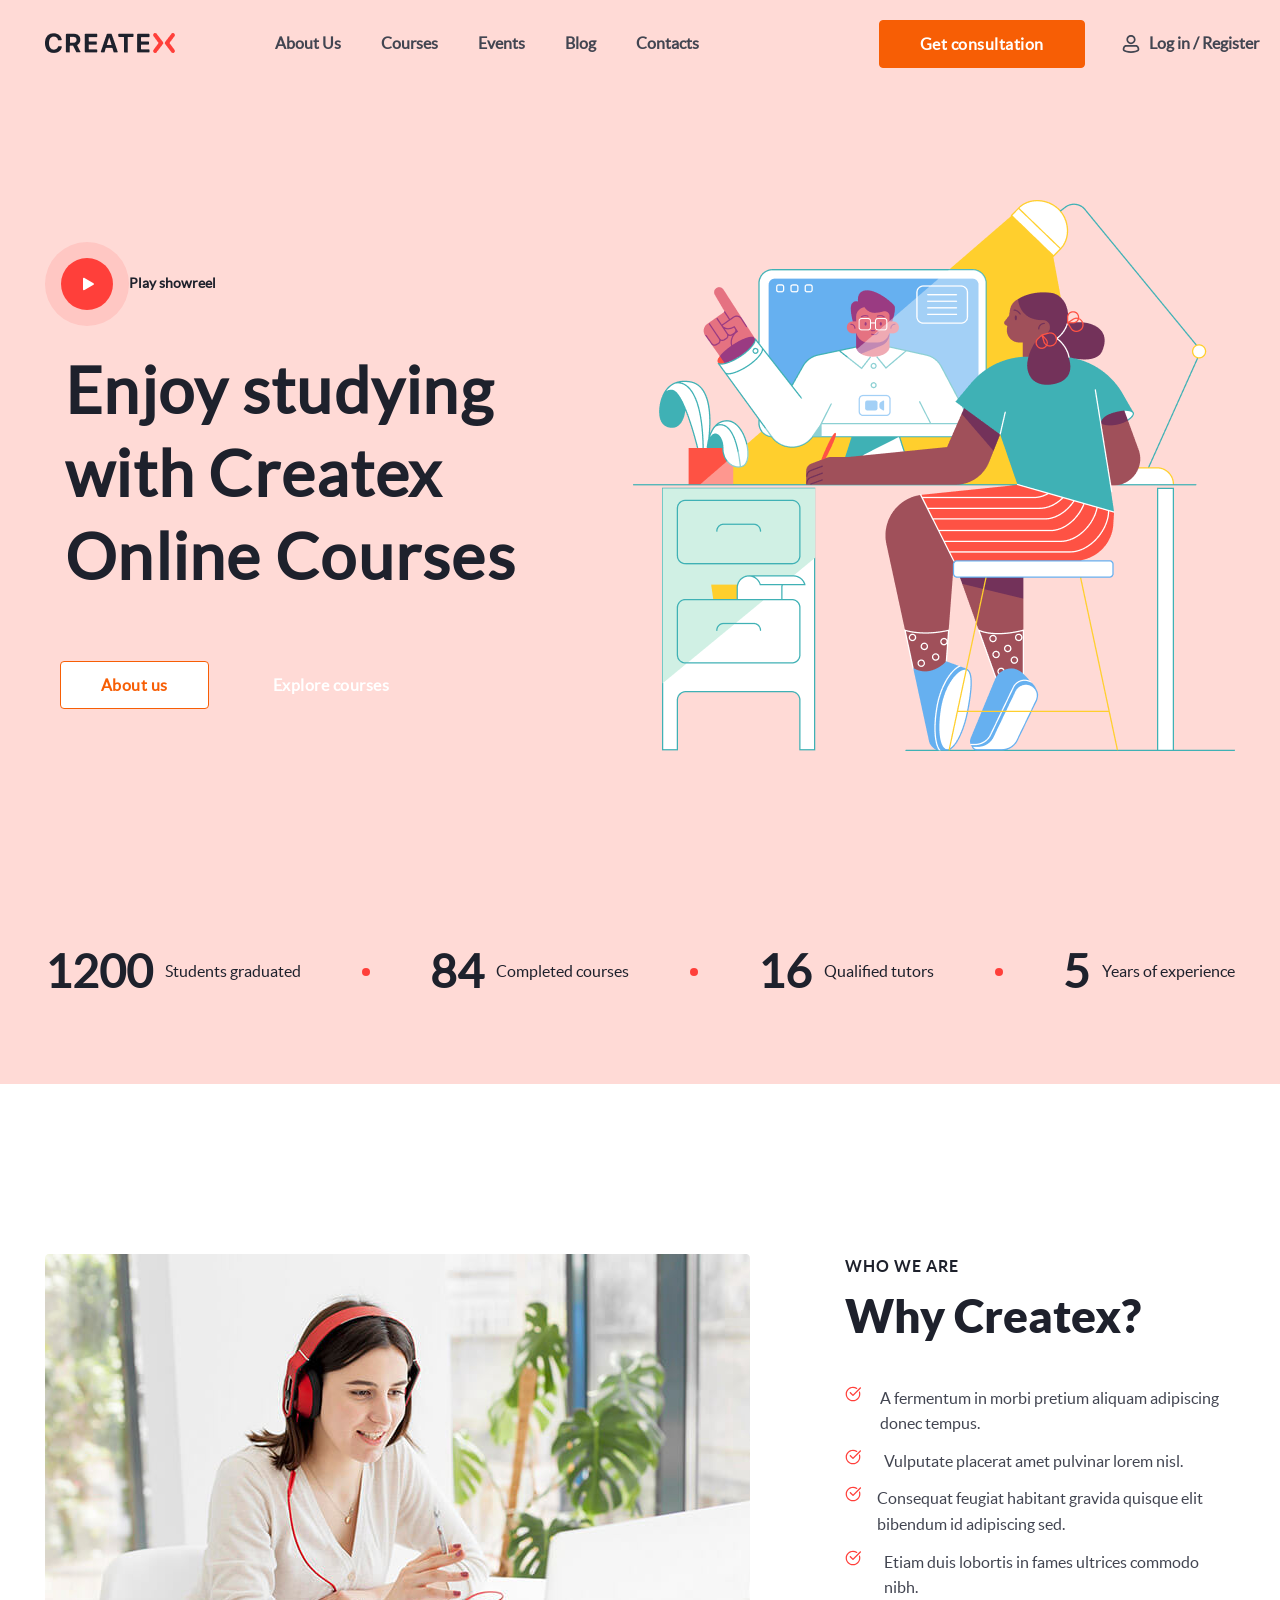
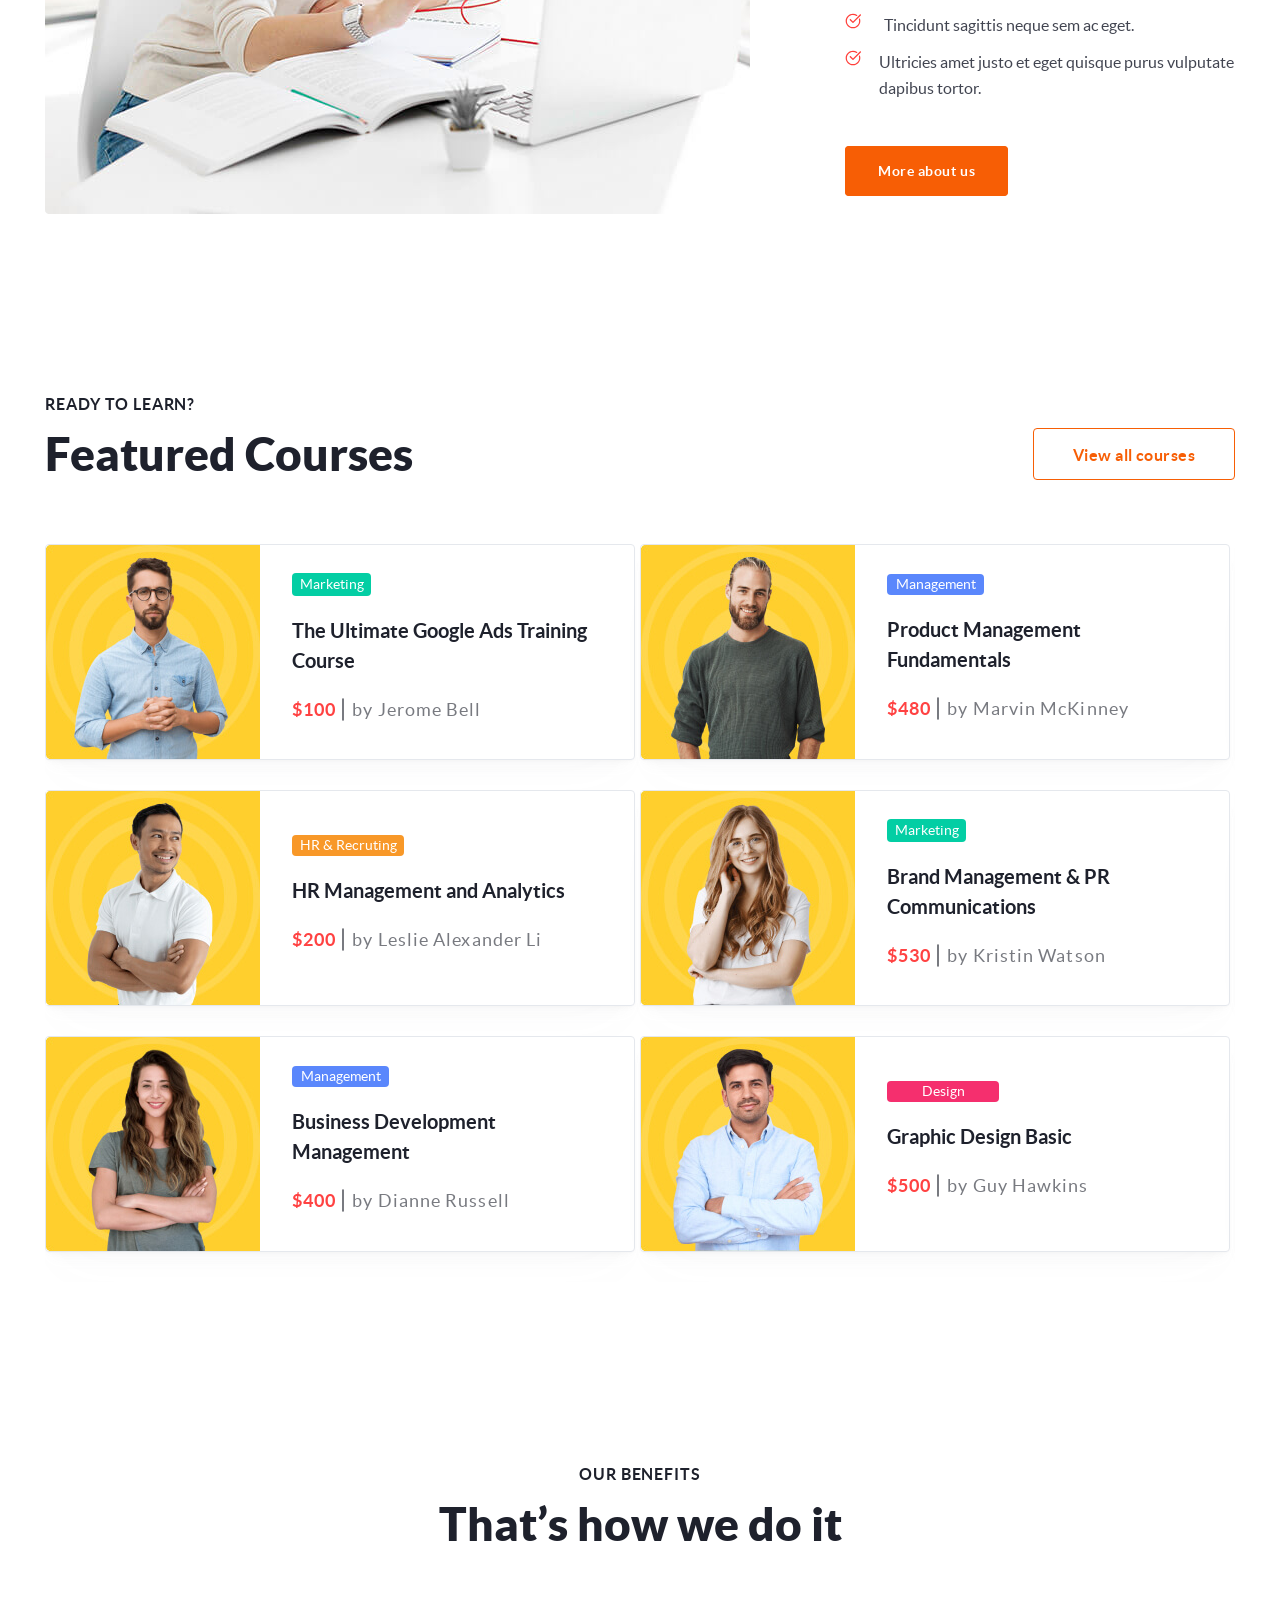
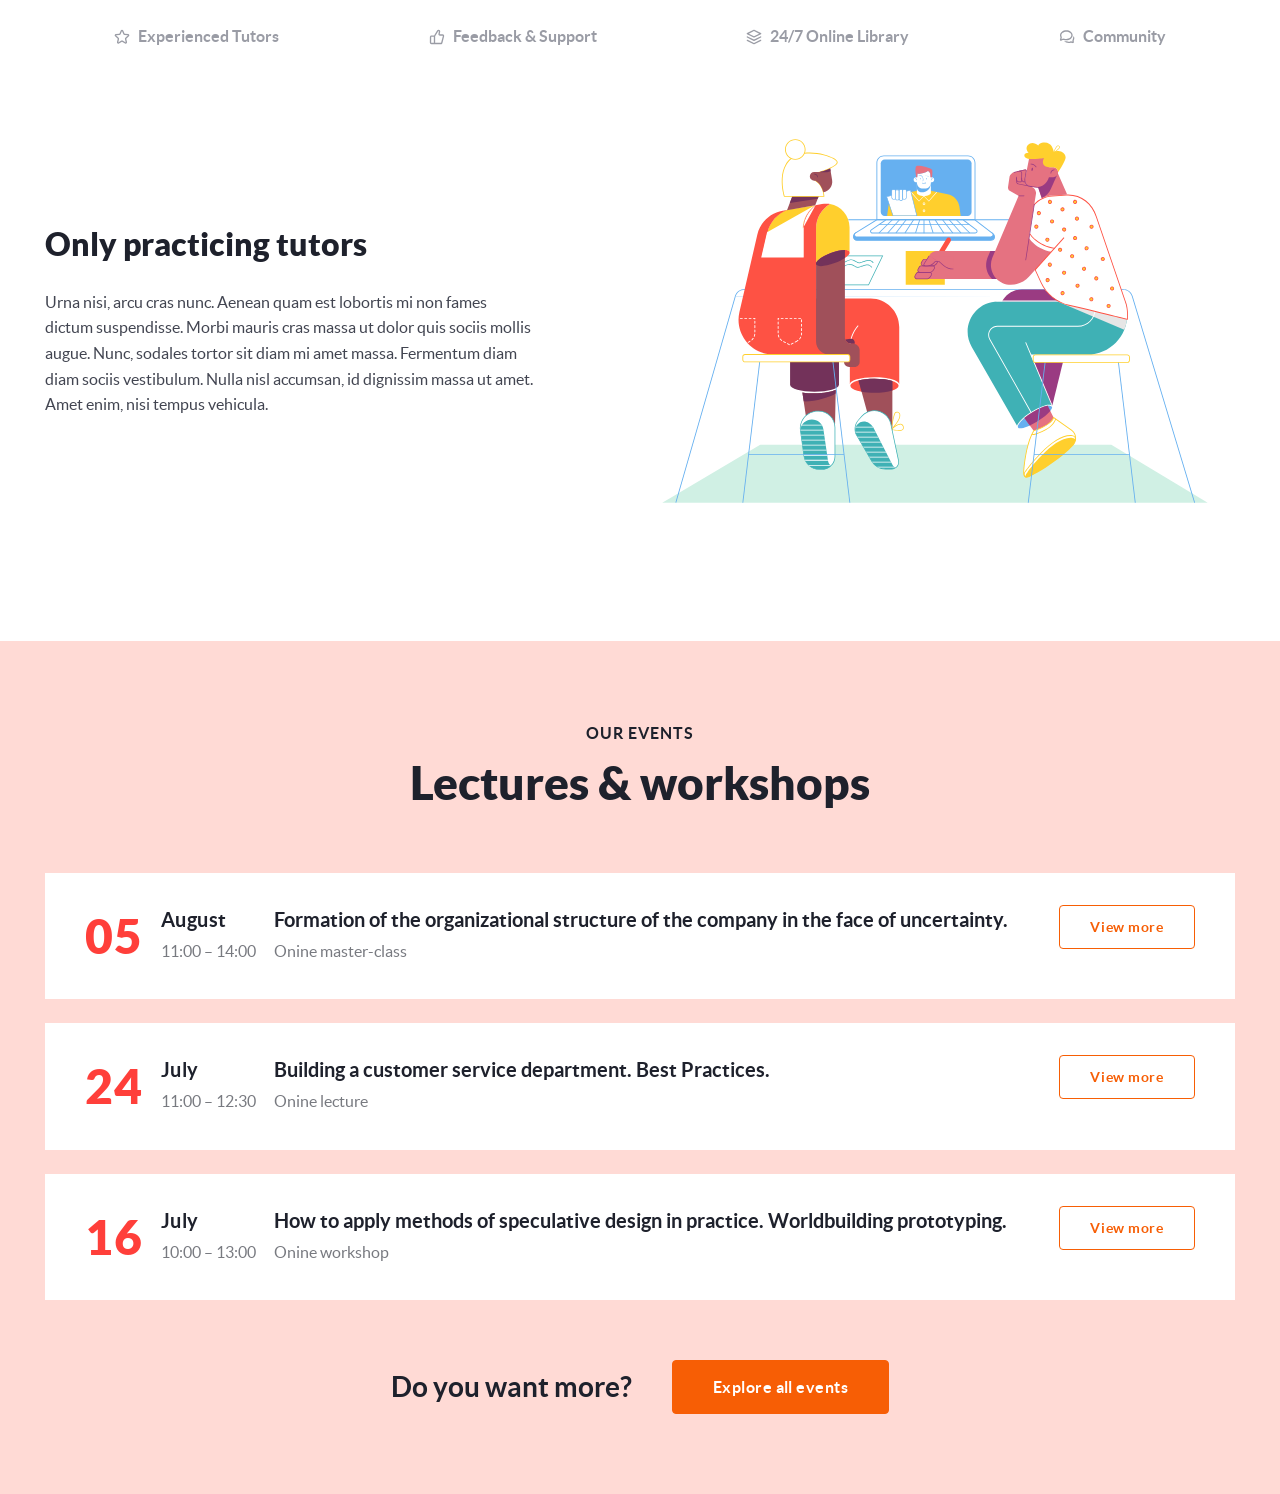
==== commit d4f463ff: "добавление секций и адаптив" ====
--- a/index.html
+++ b/index.html
@@ -6,6 +6,8 @@
   <meta http-equiv="X-UA-Compatible" content="ie=edge">
   <title class="ttl">Createx</title>
   <link rel="icon" href="../new_project/images/createx.ico" type="images/x-icon">
+  <link rel="stylesheet" href="css/owl.carousel.css">
+  <link rel="stylesheet" href="css/owl.theme.default.css">
   <link rel="stylesheet" href="css/reset.css">
   <link rel="stylesheet" href="css/style1.css">
   <link rel="stylesheet" href="css/media.css">
@@ -192,6 +194,7 @@
             <a href="#" class="all_courses_btn">View all courses</a>
           </div>
           <div class="teachers_inner">
+            <div class="owl-carousel">
             <article class="teachers_item_img">
               <img src="images/teacher_Jerome.png" width="214px" height="214px"  alt="Teacher">
               <div class="teacher_item">
@@ -220,6 +223,8 @@
                 </h4>
               </div>
             </article>
+            </div>
+            <div class="owl-carousel">
             <article class="teachers_item_img">
               <img src="images/teacher_les.png" width="214px" height="214px"  alt="Teacher">
               <div class="teacher_item">
@@ -248,6 +253,8 @@
                 </h4>
               </div>
             </article>
+            </div>
+            <div class="owl-carousel">
             <article class="teachers_item_img">
               <img src="images/teacher_dian.png" width="214px" height="214px"  alt="Teacher">
               <div class="teacher_item">
@@ -276,6 +283,7 @@
                 </h4>
               </div>
             </article>
+            </div>
           </div>
         </div>
       </div>
@@ -310,7 +318,58 @@
         </div>
       </div>
     </section>
+    <section class="Our_Events">
+      <div class="container">
+        <div class="events">
+          <h5 class="events_title">Our Events</h5>
+          <h3>Lectures & workshops</h3>
+          <article class="Event_details">
+            <h4>05</h4>
+            <div class="Event_details_date">
+              <h4>August</h4>
+              <h5>11:00 – 14:00</h5>
+            </div>
+            <div class="Event_details_name">
+              <p>Formation of the organizational structure of the company in the face of uncertainty.</p>
+              <h5>Onine master-class</h5>
+            </div>
+            <a href="#" class="event_btn">View more</a>
+          </article>
+          <article class="Event_details">
+            <h4>24</h4>
+            <div class="Event_details_date">
+              <h4>July</h4>
+              <h5>11:00 – 12:30</h5>
+            </div>
+            <div class="Event_details_name">
+              <p>Building a customer service department. Best Practices.</h5>
+              <h5>Onine lecture</h5>
+            </div>
+            <a href="#" class="event_btn">View more</a>
+          </article>
+          <article class="Event_details">
+            <h4>16</h4>
+            <div class="Event_details_date">
+              <h4>July</h4>
+              <h5>10:00 – 13:00</h5>
+            </div>
+            <div class="Event_details_name">
+              <p>How to apply methods of speculative design in practice. Worldbuilding prototyping.</p>
+              <h5>Onine workshop</h5>
+            </div>
+            <a href="#" class="event_btn">View more</a>
+          </article>
+          <div class="all_events">
+            <h5>Do you want more?</h5>
+            <a href="#" class="all_events_btn">Explore all events</a>
+          </div>
+        </div>
+      </div>
+    </section>
   </main>
+  <!-- ниже три скрипта, самый последний стандартный на вс коде,  выше для карусели, самый первый джиквери))-->
+  <script src="https://code.jquery.com/jquery-3.7.1.js" integrity="sha256-eKhayi8LEQwp4NKxN+CfCh+3qOVUtJn3QNZ0TciWLP4=" crossorigin="anonymous"></script>
+  <script src="js/owl.carousel.js"></script>
   <script src="js/main.js"></script>
 </body>
 </html>
--- a/css/style1.css
+++ b/css/style1.css
@@ -87,6 +87,13 @@
   }
   .teachers_inner {
     justify-content: center;
+  }
+  .Our_benefits .benefits-item {
+    flex-direction: column;
+    align-items: center;
+  }
+  .Our_benefits .benefits-item li {
+    padding-bottom: 30px;
   }
 }
 @media only screen and (max-width: 769px) {
@@ -169,6 +176,13 @@
     max-width: 500px;
     max-height: 365px;
   }
+  .Our_benefits .practicing-tutors_img {
+    flex-direction: column;
+    text-align: center;
+  }
+  .Our_benefits .practicing-tutors_img .practicing-tutors_left p {
+    margin-bottom: 20px;
+  }
 }
 @media only screen and (max-width: 569px) {
   .header_inner .menu {
@@ -197,6 +211,34 @@
     max-width: 513px;
     max-height: 551px;
   }
+  .Featured_Courses .Featured_Courses_button h3 {
+    margin-bottom: 20px;
+    text-align: center;
+  }
+  .Featured_Courses h4 {
+    margin-bottom: 0;
+  }
+  .Featured_Courses .teachers_inner .teachers_item_img {
+    flex-direction: column;
+    width: 70%;
+    padding: 20px 0;
+  }
+  .Featured_Courses .teachers_inner .teachers_item_img img {
+    border-radius: 4px;
+    margin-bottom: 10px;
+  }
+  .Featured_Courses .teachers_inner .teachers_item_img .teacher_item {
+    align-items: center;
+    text-align: center;
+  }
+  .practicing-tutors_img img {
+    max-width: 400px;
+    max-height: 400px;
+  }
+  .owl-carousel .owl-item {
+    display: flex;
+    justify-content: center;
+  }
 }
 @media only screen and (max-width: 451px) {
   .header_inner .menu nav .nav-menu-list {
@@ -235,6 +277,10 @@
   .site-right-img img {
     max-width: 300px;
     max-height: 300px;
+  }
+  .practicing-tutors_img img {
+    max-width: 350px;
+    max-height: 350px;
   }
 }
 .header_inner {
@@ -647,7 +693,7 @@
   align-items: center;
   border: 1px solid #e5e8ed;
   border-radius: 4px;
-  box-shadow: 0 4px 4px -4px rgba(30, 33, 44, 0.05), 0 12px 10px -6px rgba(154, 156, 165, 0.08), 0 30px 24px -10px rgba(154, 156, 165, 0.1), 0 80px 80px -20px rgba(154, 156, 165, 0.16);
+  box-shadow: 0 1px 2px rgba(30, 33, 44, 0.02), 0 4px 6px -3px rgba(154, 156, 165, 0.04), 0 12px 15px -6px rgba(154, 156, 165, 0.05), 0 30px 50px -12px rgba(154, 156, 165, 0.018);
   background: #fff;
   max-width: 590px;
   width: 100%;
@@ -857,4 +903,152 @@
   font-size: 16px;
   line-height: 160%;
   color: #424551;
+}
+
+.Our_Events {
+  margin-bottom: 120px;
+  background-color: #FFDAD5;
+}
+.Our_Events .events {
+  padding: 80px 0;
+  text-align: center;
+}
+.Our_Events .events .events_title {
+  font-family: "latobold";
+  font-weight: 700;
+  font-size: 16px;
+  line-height: 150%;
+  letter-spacing: 0.06em;
+  text-transform: uppercase;
+  color: #1e212c;
+  margin-bottom: 8px;
+}
+.Our_Events .events h3 {
+  font-family: "latoblack";
+  font-weight: 900;
+  font-size: 46px;
+  line-height: 130%;
+  color: #1e212c;
+  margin-bottom: 60px;
+}
+.Our_Events .events .Event_details {
+  display: flex;
+  justify-content: space-between;
+  padding: 32px 40px;
+  background-color: #fff;
+  margin-bottom: 24px;
+}
+.Our_Events .events .Event_details:nth-last-child(2) {
+  margin-bottom: 60px;
+}
+.Our_Events .events .Event_details:hover {
+  box-shadow: 0 4px 4px -4px rgba(30, 33, 44, 0.05), 0 12px 10px -6px rgba(255, 63, 58, 0.08), 0 30px 24px -10px rgba(255, 63, 58, 0.1), 0 80px 80px -20px rgba(255, 63, 58, 0.16);
+  background: #fff;
+}
+.Our_Events .events .Event_details h4 {
+  font-family: "latoblack";
+  font-weight: 900;
+  font-size: 48px;
+  line-height: 130%;
+  letter-spacing: 0.02em;
+  color: #ff3f3a;
+}
+.Our_Events .events .Event_details .Event_details_date h4 {
+  font-family: "latobold";
+  font-weight: 700;
+  font-size: 20px;
+  line-height: 150%;
+  color: #1e212c;
+  margin-bottom: 4px;
+  text-align: left;
+}
+.Our_Events .events .Event_details .Event_details_date h5 {
+  font-family: "latoregular";
+  font-weight: 400;
+  font-size: 16px;
+  line-height: 160%;
+  color: #787a80;
+}
+.Our_Events .events .Event_details .Event_details_name {
+  max-width: 767px;
+  width: 100%;
+  text-align: left;
+}
+.Our_Events .events .Event_details .Event_details_name p {
+  font-family: "latobold";
+  font-weight: 700;
+  font-size: 20px;
+  line-height: 150%;
+  color: #1e212c;
+  margin-bottom: 4px;
+}
+.Our_Events .events .Event_details .Event_details_name h5 {
+  font-family: "latoregular";
+  font-weight: 400;
+  font-size: 16px;
+  line-height: 160%;
+  color: #787a80;
+  text-align: left;
+}
+.Our_Events .events .Event_details .event_btn {
+  border: 1px solid #f75e05;
+  border-radius: 4px;
+  background-color: #f75e05;
+  color: #ffffff;
+  transition: background-color 2s cubic-bezier(0.1, 0.8, 0.5, 2), color 2s 1s linear;
+  font-family: "latobold";
+  font-weight: 700;
+  font-size: 14px;
+  line-height: 314%;
+  letter-spacing: 0.04em;
+  color: #f75e05;
+  background: #ffffff;
+  width: 136px;
+  height: 44px;
+}
+.Our_Events .events .Event_details .event_btn:active {
+  color: #f75e05;
+}
+.Our_Events .events .Event_details .event_btn:hover {
+  border: 1px solid #f75e05;
+  background-color: #e5ccb1;
+  color: #f75e05;
+}
+.Our_Events .events .Event_details .event_btn:hover {
+  background-color: #f75e05;
+  color: #ffffff;
+}
+.Our_Events .events .all_events {
+  display: flex;
+  justify-content: center;
+  align-items: center;
+  gap: 40px;
+}
+.Our_Events .events .all_events h5 {
+  font-family: "latobold";
+  font-weight: 700;
+  font-size: 28px;
+  line-height: 150%;
+  color: #1e212c;
+}
+.Our_Events .events .all_events .all_events_btn {
+  border: 1px solid #f75e05;
+  border-radius: 4px;
+  background-color: #f75e05;
+  color: #ffffff;
+  transition: background-color 2s cubic-bezier(0.1, 0.8, 0.5, 2), color 2s 1s linear;
+  font-family: "latobold";
+  font-weight: 700;
+  font-size: 16px;
+  line-height: 325%;
+  letter-spacing: 0.03em;
+  padding: 0 40px;
+}
+.Our_Events .events .all_events .all_events_btn:active {
+  color: #f75e05;
+}
+.Our_Events .events .all_events .all_events_btn:hover {
+  border: 1px solid #f75e05;
+  background-color: #e5ccb1;
+  color: #f75e05;
 }/*# sourceMappingURL=style1.css.map */
--- a/css/media.css
+++ b/css/media.css
@@ -2,12 +2,12 @@
 /* адаптивы */
 @media only screen and (max-width: 1301px) {
   .header_inner .menu-link-registration {
-    margin-left: 190px;
+    margin-left: 140px;
   }
 }
 @media only screen and (max-width: 1231px) {
   .header_inner .menu-link-registration {
-    margin-left: 180px;
+    margin-left: 120px;
   }
   .header_inner .menu nav .nav-menu-list {
     gap: 20px;
@@ -39,6 +39,10 @@
   }
   .Our_benefits .benefits-item li {
     padding-bottom: 30px;
+  }
+  .owl-carousel .owl-item {
+    display: flex;
+    justify-content: center;
   }
 }
 @media only screen and (max-width: 769px) {
@@ -128,6 +132,10 @@
   .Our_benefits .practicing-tutors_img .practicing-tutors_left p {
     margin-bottom: 20px;
   }
+  .Our_Events .events .Event_details {
+    gap: 25px;
+    padding: 32px 15px;
+  }
 }
 @media only screen and (max-width: 569px) {
   .header_inner .menu {
@@ -180,6 +188,17 @@
     max-width: 400px;
     max-height: 400px;
   }
+  .Our_Events .events .Event_details {
+    gap: 5px;
+    padding: 32px 15px;
+    align-items: center;
+  }
+  .Our_Events .events .Event_details h4 {
+    display: none;
+  }
+  .Our_Events .events .Event_details .Event_details_date {
+    display: none;
+  }
 }
 @media only screen and (max-width: 451px) {
   .header_inner .menu nav .nav-menu-list {
@@ -196,6 +215,22 @@
     max-width: 300px;
     max-height: 200px;
   }
+  .Why_Createx_section_2 .Why_Createx_text_right {
+    text-align: center;
+  }
+  .Our_Events .events .Event_details {
+    flex-direction: column;
+  }
+  .Our_Events .events .Event_details .Event_details_name {
+    margin-bottom: 10px;
+    text-align: center;
+  }
+  .Our_Events .events .Event_details .Event_details_name h5 {
+    text-align: center;
+  }
+  .Our_Events .events .all_events {
+    flex-direction: column;
+  }
 }
 @media only screen and (max-width: 426px) {
   .header_inner .menu nav .nav-menu-list {
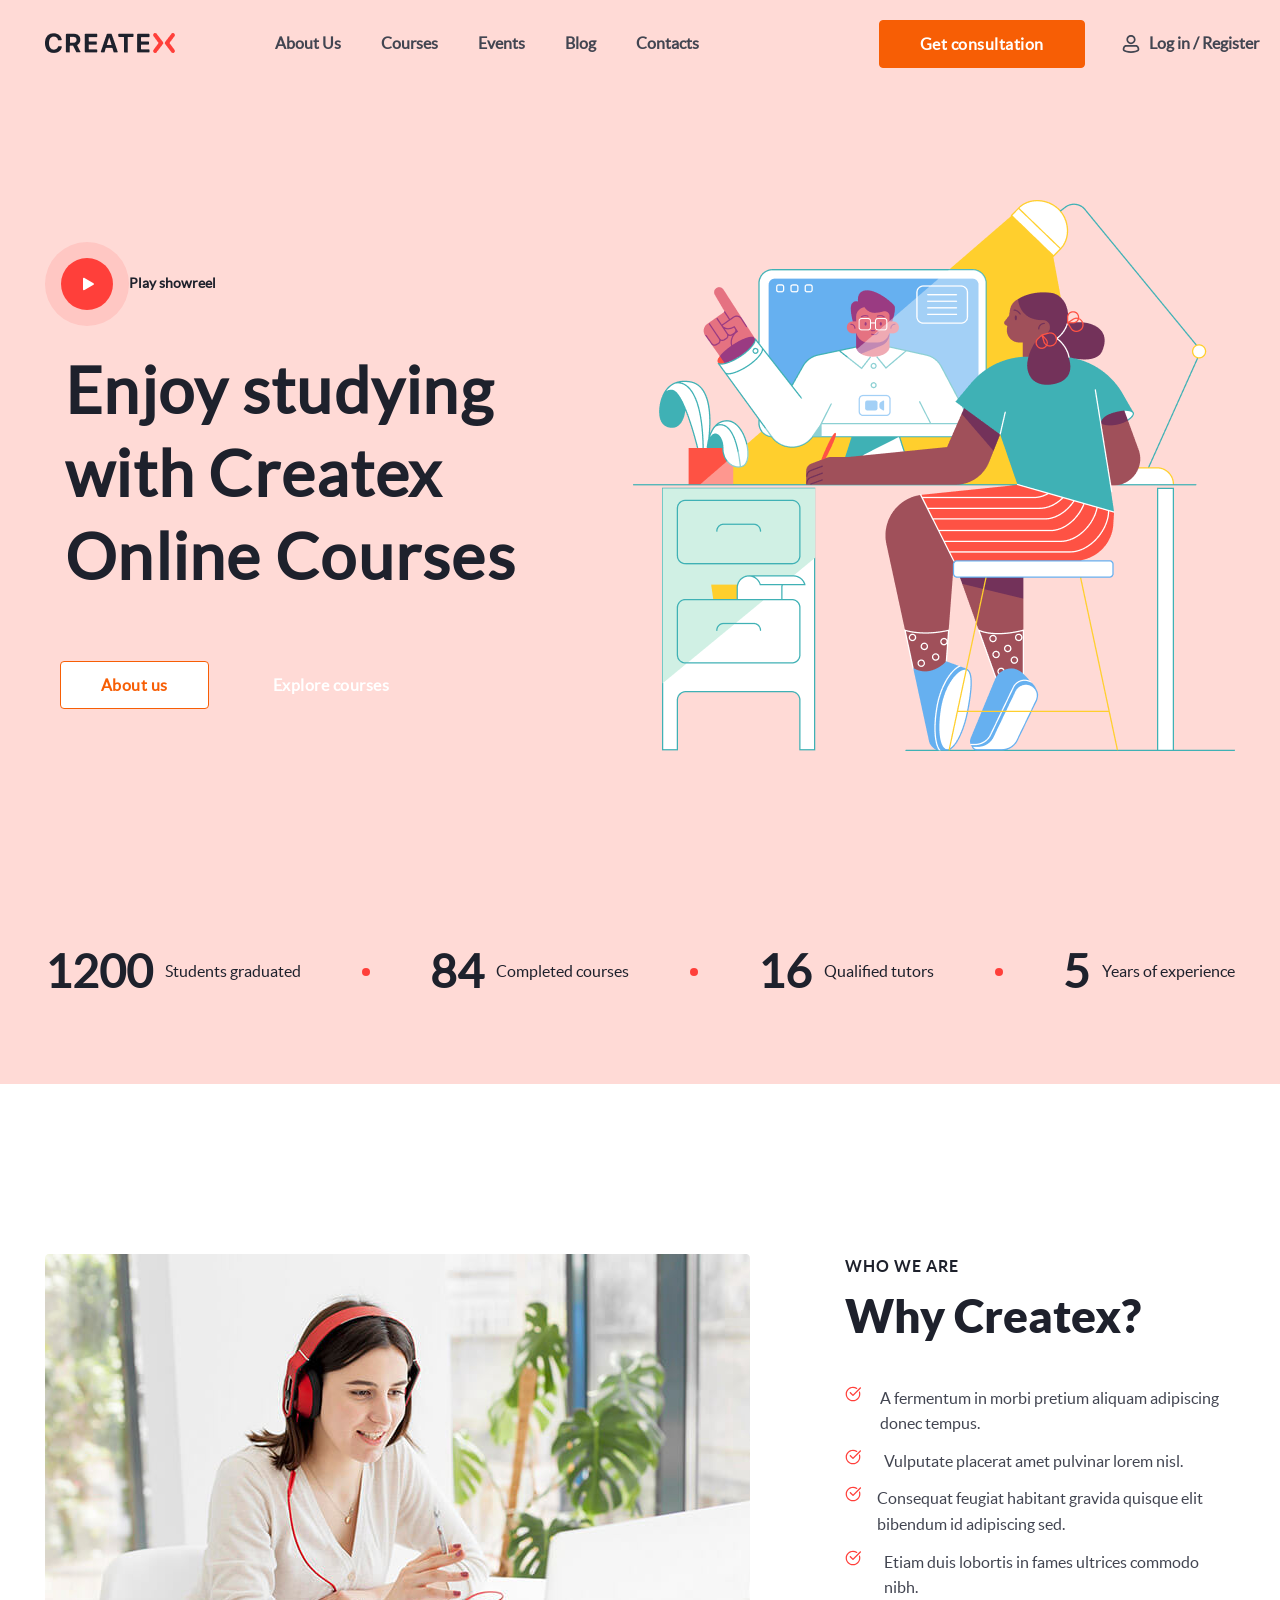
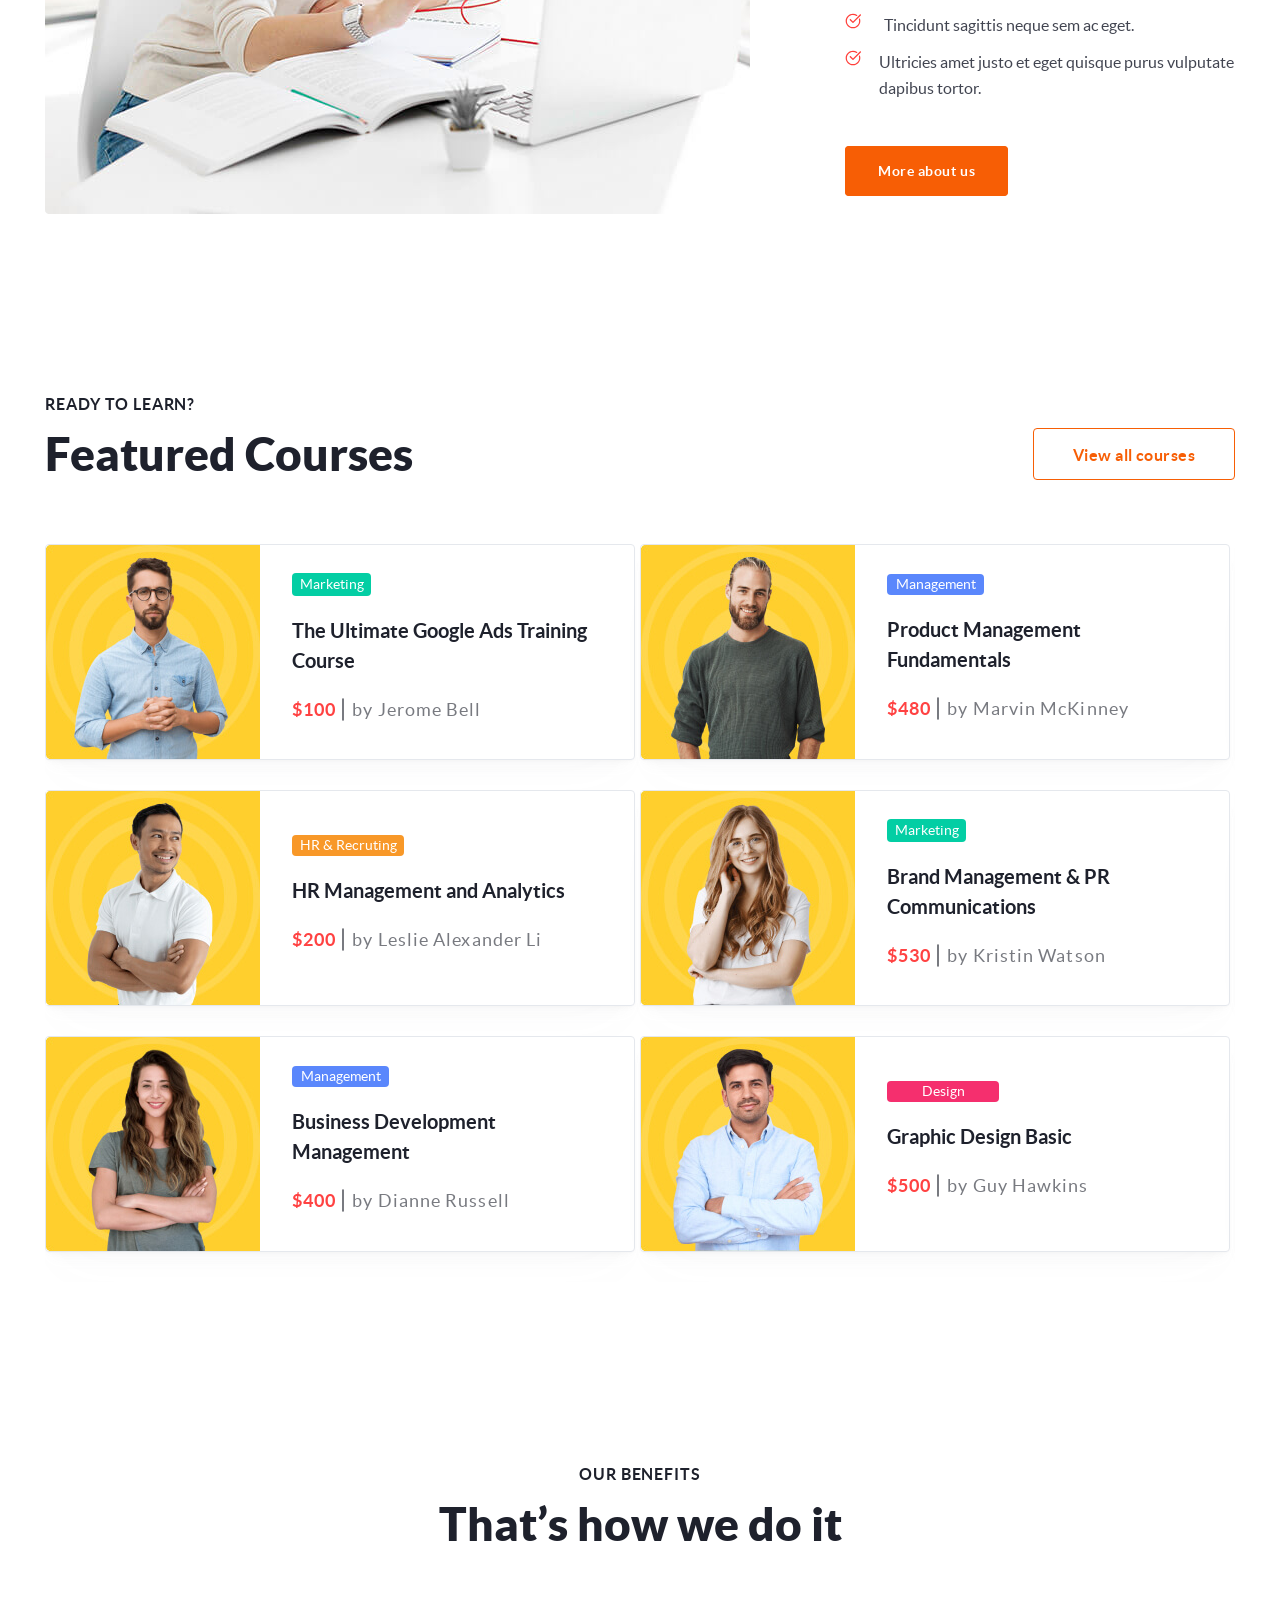
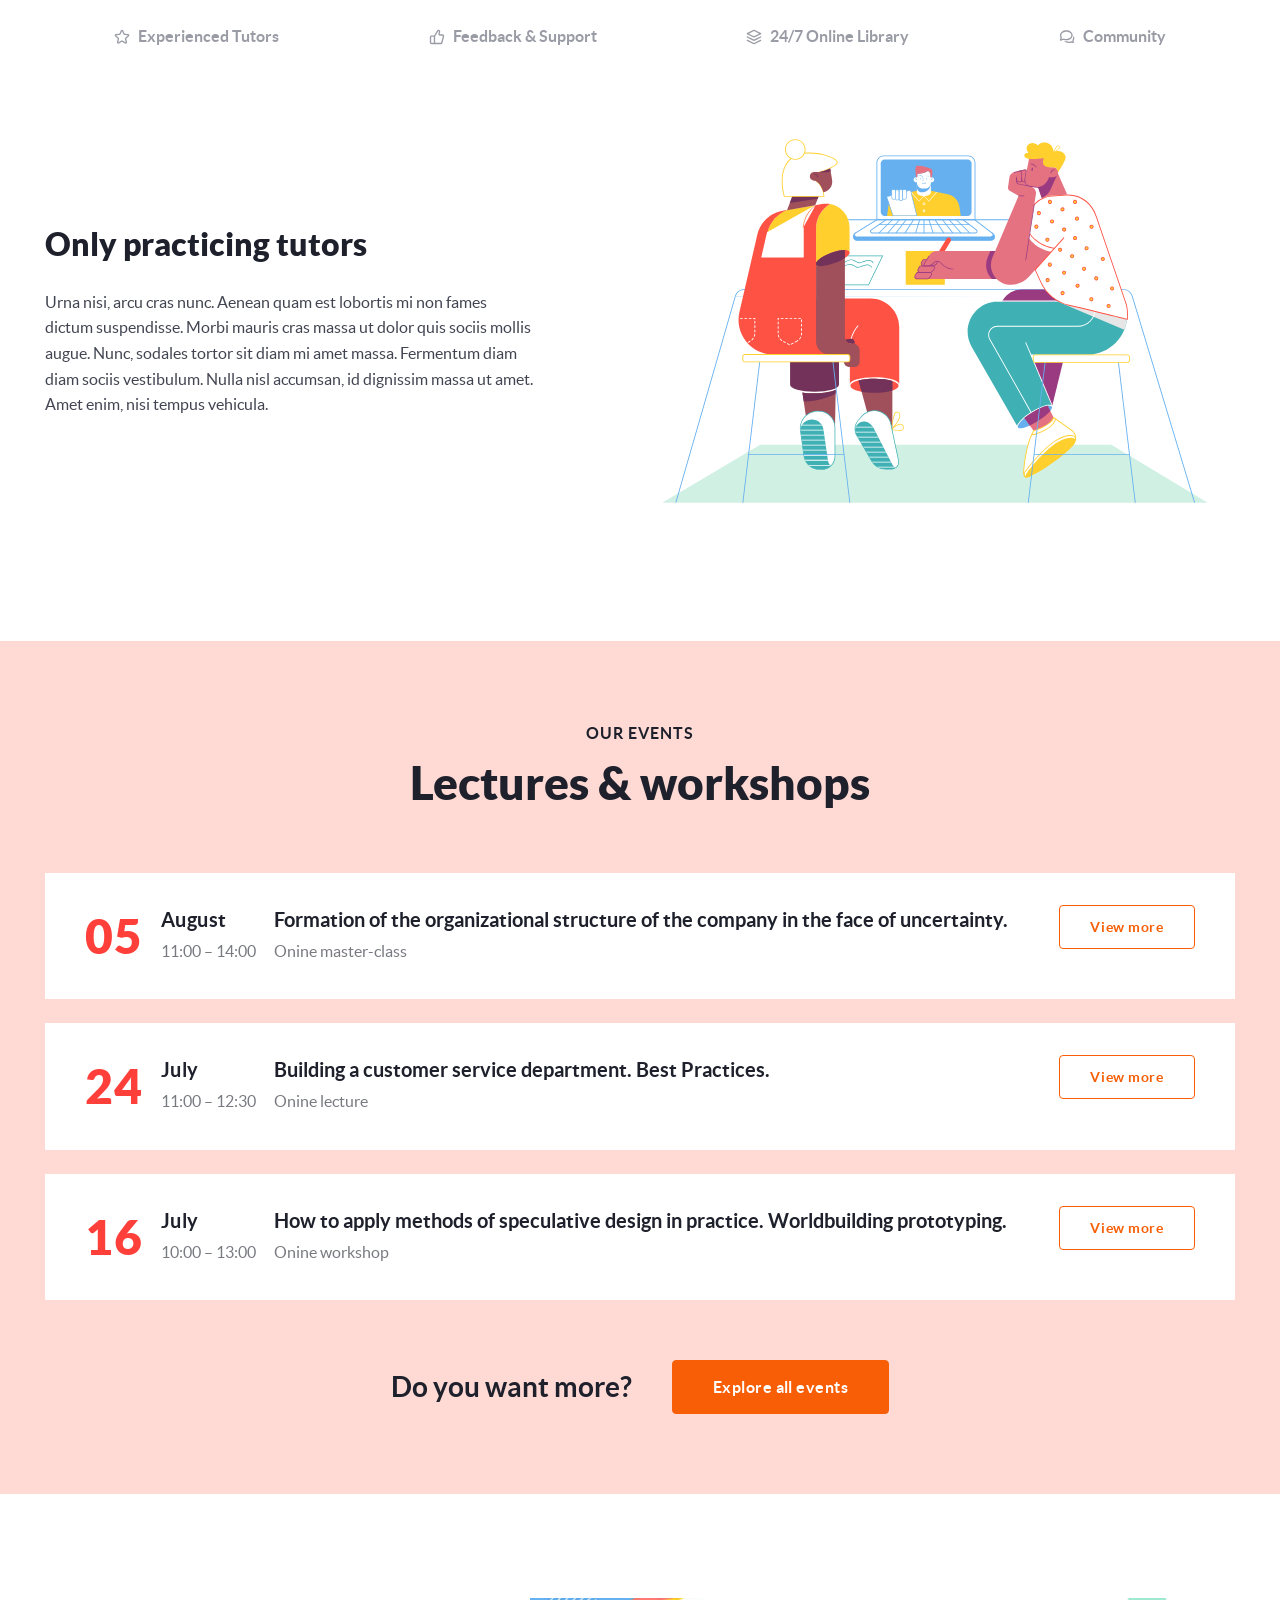
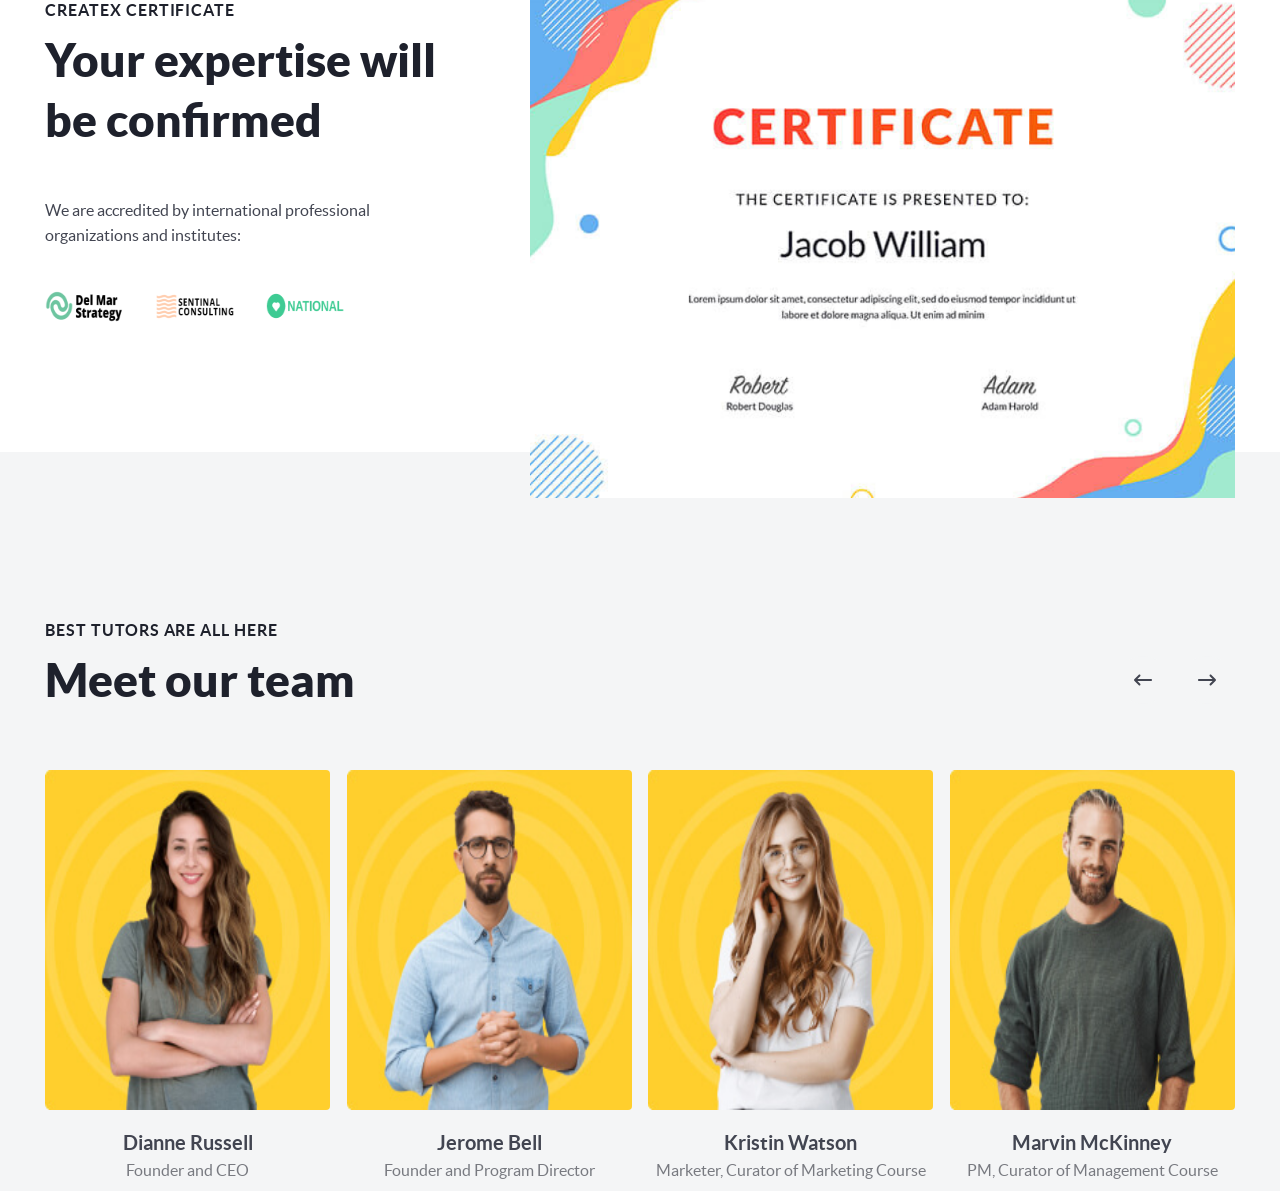
==== commit 63a4dd21: "section5,6,7+media5,6,7" ====
--- a/index.html
+++ b/index.html
@@ -76,7 +76,6 @@
               </ul>
             </li>
           </ul>
-          
         </nav>
       </div>
 <!-- регистр -->
@@ -96,7 +95,7 @@
   </div>
   </header>
   <main>
-    <!-- первая секция -->
+<!-- первая секция -->
     <section class="hero-screen">
       <div class="container">
         <article class="site-left-right">
@@ -153,7 +152,7 @@
       </article>
       </div>
     </section>
-  <!-- вторая секция -->
+<!-- вторая секция -->
     <section>
       <div class="container">
         <div class="Why_Createx_section_2">
@@ -184,7 +183,7 @@
         </div>
       </div>
     </section>
-    <!-- 3 секция -->
+<!-- 3 секция -->
     <section>
       <div class="container">
         <div class="Featured_Courses">
@@ -318,6 +317,7 @@
         </div>
       </div>
     </section>
+<!-- секция номер 5 -->
     <section class="Our_Events">
       <div class="container">
         <div class="events">
@@ -366,6 +366,73 @@
         </div>
       </div>
     </section>
+<!-- секция номер 6 -->
+    <section>
+      <div class="container">
+        <div class="Certificate">
+          <div class="Certificate_createx">
+            <h5>Createx Certificate</h5>
+            <h4>Your expertise will be confirmed</h4>
+            <p>We are accredited by international professional organizations and institutes:</p>
+            <img src="images/accredited.png" alt="accredited"  width="300px" height="50px">
+          </div>
+          <img src="images/certificate.png" alt="Certificate" width="705px" height="500px" class="Certificate_img">
+        </div>
+      </div>
+    </section>
+<!-- секция номер 7 -->
+    <section class="our_team">
+      <div class="container">
+        <div class="team_inner">
+          <h5>Best tutors are all here</h5>
+          <div class="title_and_arrow">
+            <h4>Meet our team</h4>
+            <div class="arrow_our_team">
+              <a href="#" class="arrow_left"></a>
+              <a href="#" class="arrow_right"></a>
+            </div>
+          </div>
+          <div class="card_teachers">
+            <article class="teachers_inner_card">
+              <img src="images/teacher_dian.png" width="285px" height="340px">
+              <div class="gradient"></div>
+              <a href="#" class="fb_icon"></a>
+              <a href="#" class="inst_icon"></a>
+              <a href="#" class="link_in_icon"></a>
+              <h4>Dianne Russell</h4>
+              <h5>Founder and CEO</h5>
+            </article>
+            <article class="teachers_inner_card">
+              <img src="images/teacher_Jerome.png" width="285px" height="340px">
+              <div class="gradient"></div>
+              <a href="#" class="fb_icon"></a>
+              <a href="#" class="inst_icon"></a>
+              <a href="#" class="link_in_icon"></a>
+              <h4>Jerome Bell</h4>
+              <h5>Founder and Program Director</h5>
+            </article>
+            <article class="teachers_inner_card">
+              <img src="images/teacher_kris.png" width="285px" height="340px">
+              <div class="gradient"></div>
+              <a href="#" class="fb_icon"></a>
+              <a href="#" class="inst_icon"></a>
+              <a href="#" class="link_in_icon"></a>
+              <h4>Kristin Watson</h4>
+              <h5>Marketer, Curator of Marketing Course</h5>
+            </article>
+            <article class="teachers_inner_card">
+              <img src="images/teacher_marvin.png" width="285px" height="340px">
+              <div class="gradient"></div>
+              <a href="#" class="fb_icon"></a>
+              <a href="#" class="inst_icon"></a>
+              <a href="#" class="link_in_icon"></a>
+              <h4>Marvin McKinney</h4>
+              <h5>PM, Curator of Management Course</h5>
+            </article>
+          </div>
+        </div>
+      </div>
+    </section>
   </main>
   <!-- ниже три скрипта, самый последний стандартный на вс коде,  выше для карусели, самый первый джиквери))-->
   <script src="https://code.jquery.com/jquery-3.7.1.js" integrity="sha256-eKhayi8LEQwp4NKxN+CfCh+3qOVUtJn3QNZ0TciWLP4=" crossorigin="anonymous"></script>
--- a/css/style1.css
+++ b/css/style1.css
@@ -57,12 +57,12 @@
 /* адаптивы */
 @media only screen and (max-width: 1301px) {
   .header_inner .menu-link-registration {
-    margin-left: 190px;
+    margin-left: 140px;
   }
 }
 @media only screen and (max-width: 1231px) {
   .header_inner .menu-link-registration {
-    margin-left: 180px;
+    margin-left: 120px;
   }
   .header_inner .menu nav .nav-menu-list {
     gap: 20px;
@@ -94,6 +94,10 @@
   }
   .Our_benefits .benefits-item li {
     padding-bottom: 30px;
+  }
+  .owl-carousel .owl-item {
+    display: flex;
+    justify-content: center;
   }
 }
 @media only screen and (max-width: 769px) {
@@ -183,6 +187,10 @@
   .Our_benefits .practicing-tutors_img .practicing-tutors_left p {
     margin-bottom: 20px;
   }
+  .Our_Events .events .Event_details {
+    gap: 25px;
+    padding: 32px 15px;
+  }
 }
 @media only screen and (max-width: 569px) {
   .header_inner .menu {
@@ -235,9 +243,16 @@
     max-width: 400px;
     max-height: 400px;
   }
-  .owl-carousel .owl-item {
-    display: flex;
-    justify-content: center;
+  .Our_Events .events .Event_details {
+    gap: 5px;
+    padding: 32px 15px;
+    align-items: center;
+  }
+  .Our_Events .events .Event_details h4 {
+    display: none;
+  }
+  .Our_Events .events .Event_details .Event_details_date {
+    display: none;
   }
 }
 @media only screen and (max-width: 451px) {
@@ -254,6 +269,22 @@
   .Why_Createx_section_2 img {
     max-width: 300px;
     max-height: 200px;
+  }
+  .Why_Createx_section_2 .Why_Createx_text_right {
+    text-align: center;
+  }
+  .Our_Events .events .Event_details {
+    flex-direction: column;
+  }
+  .Our_Events .events .Event_details .Event_details_name {
+    margin-bottom: 10px;
+    text-align: center;
+  }
+  .Our_Events .events .Event_details .Event_details_name h5 {
+    text-align: center;
+  }
+  .Our_Events .events .all_events {
+    flex-direction: column;
   }
 }
 @media only screen and (max-width: 426px) {
@@ -906,7 +937,7 @@
 }
 
 .Our_Events {
-  margin-bottom: 120px;
+  margin-bottom: 104px;
   background-color: #FFDAD5;
 }
 .Our_Events .events {
@@ -1051,4 +1082,201 @@
   border: 1px solid #f75e05;
   background-color: #e5ccb1;
   color: #f75e05;
+}
+
+.Certificate {
+  display: flex;
+  justify-content: space-between;
+  position: relative;
+  z-index: 8;
+}
+.Certificate .Certificate_createx {
+  max-width: 397px;
+}
+.Certificate .Certificate_createx h5 {
+  font-family: "latobold";
+  font-weight: 700;
+  font-size: 16px;
+  line-height: 150%;
+  letter-spacing: 0.06em;
+  text-transform: uppercase;
+  color: #1e212c;
+  margin-bottom: 8px;
+}
+.Certificate .Certificate_createx h4 {
+  font-family: "latoblack";
+  font-weight: 900;
+  font-size: 46px;
+  line-height: 130%;
+  color: #1e212c;
+  margin-bottom: 48px;
+}
+.Certificate .Certificate_createx p {
+  font-family: "latoregular";
+  font-weight: 400;
+  font-size: 16px;
+  line-height: 160%;
+  color: #424551;
+  margin-bottom: 32px;
+}
+.Certificate .Certificate_img {
+  position: absolute;
+  right: 0;
+}
+
+.our_team {
+  background-color: #F4F5F6;
+  width: 100%;
+  position: relative;
+  z-index: 7;
+  top: 119px;
+}
+.our_team .team_inner {
+  padding-top: 166px;
+}
+.our_team .team_inner h5 {
+  font-family: "latobold";
+  font-weight: 700;
+  font-size: 16px;
+  line-height: 150%;
+  letter-spacing: 0.06em;
+  text-transform: uppercase;
+  color: #1e212c;
+  margin-bottom: 8px;
+}
+.our_team .team_inner .title_and_arrow {
+  margin-bottom: 60px;
+  display: flex;
+  justify-content: space-between;
+}
+.our_team .team_inner .title_and_arrow h4 {
+  font-family: "latoblack";
+  font-weight: 900;
+  font-size: 46px;
+  line-height: 130%;
+  color: #1e212c;
+}
+.our_team .team_inner .title_and_arrow .arrow_our_team {
+  display: flex;
+  justify-content: end;
+  gap: 12px;
+  align-items: center;
+}
+.our_team .team_inner .title_and_arrow .arrow_our_team .arrow_left::after {
+  content: "";
+  width: 48px;
+  height: 48px;
+  display: block;
+  margin-right: 4px;
+  /* используем марджин-райт вместо гап */
+  background-image: url(../images/arrow_w_left.svg);
+  background-repeat: no-repeat;
+}
+.our_team .team_inner .title_and_arrow .arrow_our_team .arrow_left:hover::after {
+  background-image: url(../images/arrow_orange_right.svg);
+}
+.our_team .team_inner .title_and_arrow .arrow_our_team .arrow_right::after {
+  content: "";
+  width: 48px;
+  height: 48px;
+  display: block;
+  margin-right: 4px;
+  /* используем марджин-райт вместо гап */
+  background-image: url(../images/arrow_w_right.svg);
+  background-repeat: no-repeat;
+}
+.our_team .team_inner .title_and_arrow .arrow_our_team .arrow_right:hover::after {
+  background-image: url(../images/arrow_r_orange.svg);
+}
+.our_team .team_inner .card_teachers {
+  display: flex;
+  justify-content: space-between;
+}
+.our_team .team_inner .card_teachers .teachers_inner_card {
+  position: relative;
+}
+.our_team .team_inner .card_teachers .teachers_inner_card:hover .fb_icon::after {
+  content: "";
+  width: 20px;
+  height: 20px;
+  display: block;
+  margin-right: 4px;
+  /* используем марджин-райт вместо гап */
+  background-image: url(../images/Facebook-no-hover.svg);
+  background-repeat: no-repeat;
+  position: absolute;
+  top: 300px;
+  left: 181px;
+}
+.our_team .team_inner .card_teachers .teachers_inner_card:hover .fb_icon:hover::after {
+  background-image: url(../images/Facebook-hover.svg);
+}
+.our_team .team_inner .card_teachers .teachers_inner_card:hover .inst_icon::after {
+  content: "";
+  width: 20px;
+  height: 20px;
+  display: block;
+  margin-right: 4px;
+  /* используем марджин-райт вместо гап */
+  background-image: url(../images/Instagram-no-hover.svg);
+  background-repeat: no-repeat;
+  position: absolute;
+  top: 300px;
+  left: 213px;
+}
+.our_team .team_inner .card_teachers .teachers_inner_card:hover .inst_icon:hover::after {
+  background-image: url(../images/Instagram-hover.svg);
+}
+.our_team .team_inner .card_teachers .teachers_inner_card:hover .link_in_icon::after {
+  content: "";
+  width: 20px;
+  height: 20px;
+  display: block;
+  margin-right: 4px;
+  /* используем марджин-райт вместо гап */
+  background-image: url(../images/Linked-In-no-hover.svg);
+  background-repeat: no-repeat;
+  position: absolute;
+  top: 300px;
+  left: 245px;
+}
+.our_team .team_inner .card_teachers .teachers_inner_card:hover .link_in_icon:hover::after {
+  background-image: url(../images/hover-link.svg);
+}
+.our_team .team_inner .card_teachers .teachers_inner_card img {
+  border-radius: 4px;
+  margin-bottom: 16px;
+}
+.our_team .team_inner .card_teachers .teachers_inner_card h4 {
+  font-family: "latobold";
+  font-weight: 700;
+  font-size: 20px;
+  line-height: 150%;
+  text-align: center;
+  color: #424551;
+}
+.our_team .team_inner .card_teachers .teachers_inner_card h5 {
+  font-family: "latoregular";
+  font-weight: 400;
+  font-size: 16px;
+  line-height: 160%;
+  text-align: center;
+  color: #787a80;
+  text-transform: none;
+  letter-spacing: normal;
+}
+.our_team .team_inner .card_teachers .gradient {
+  position: absolute;
+  top: 0;
+  left: 0;
+  width: 100%;
+  height: 81%;
+  background: linear-gradient(180deg, rgba(30, 33, 44, 0) 43.9%, rgba(30, 33, 44, 0.92) 91.49%, #1E212C 100%);
+  z-index: 0;
+  opacity: 0;
+  transition: opacity 0.3s ease-in-out;
+  border-radius: 4px;
+}
+.our_team .team_inner .card_teachers .teachers_inner_card:hover .gradient {
+  opacity: 1;
 }/*# sourceMappingURL=style1.css.map */
--- a/css/media.css
+++ b/css/media.css
@@ -43,6 +43,33 @@
   .owl-carousel .owl-item {
     display: flex;
     justify-content: center;
+  }
+  .Certificate .Certificate_img {
+    width: 500px;
+    height: 320px;
+  }
+  .our_team .team_inner {
+    padding-top: 100px;
+  }
+  .our_team .team_inner .card_teachers {
+    flex-direction: column;
+    align-items: center;
+  }
+  .our_team .team_inner .card_teachers .teachers_inner_card {
+    margin-bottom: 40px;
+  }
+  .our_team .team_inner .card_teachers .teachers_inner_card img {
+    margin-bottom: 8px;
+  }
+  .our_team .team_inner .card_teachers .gradient {
+    height: 82.5%;
+  }
+  .our_team .team_inner .title_and_arrow {
+    flex-direction: column;
+    align-items: center;
+  }
+  .our_team .team_inner h5 {
+    text-align: center;
   }
 }
 @media only screen and (max-width: 769px) {
@@ -136,6 +163,19 @@
     gap: 25px;
     padding: 32px 15px;
   }
+  .Certificate .Certificate_img {
+    width: 385px;
+    height: 285px;
+  }
+  .Certificate .Certificate_createx {
+    width: 330px;
+  }
+  .Certificate .Certificate_createx h4 {
+    font-size: 39px;
+  }
+  .Certificate .Certificate_createx p {
+    margin-bottom: 65px;
+  }
 }
 @media only screen and (max-width: 569px) {
   .header_inner .menu {
@@ -199,6 +239,15 @@
   .Our_Events .events .Event_details .Event_details_date {
     display: none;
   }
+  .Certificate {
+    justify-content: center;
+    text-align: center;
+    padding-top: 300px;
+  }
+  .Certificate .Certificate_img {
+    right: 73px;
+    bottom: 397px;
+  }
 }
 @media only screen and (max-width: 451px) {
   .header_inner .menu nav .nav-menu-list {
@@ -231,6 +280,9 @@
   .Our_Events .events .all_events {
     flex-direction: column;
   }
+  .Certificate .Certificate_img {
+    right: 16px;
+  }
 }
 @media only screen and (max-width: 426px) {
   .header_inner .menu nav .nav-menu-list {
@@ -242,10 +294,15 @@
   .hero-screen .site-left-right .play-title {
     font-size: 40px;
   }
+  .Certificate .Certificate_img {
+    right: 11px;
+    width: 350px;
+    height: 245px;
+  }
 }
 @media only screen and (max-width: 391px) {
   .header_inner .menu {
-    gap: 40px;
+    gap: 70px;
   }
   .header_inner .menu nav .nav-menu-list {
     left: 45px;
@@ -258,4 +315,7 @@
     max-width: 350px;
     max-height: 350px;
   }
+  .Certificate .Certificate_img {
+    right: 0;
+  }
 }/*# sourceMappingURL=media.css.map */
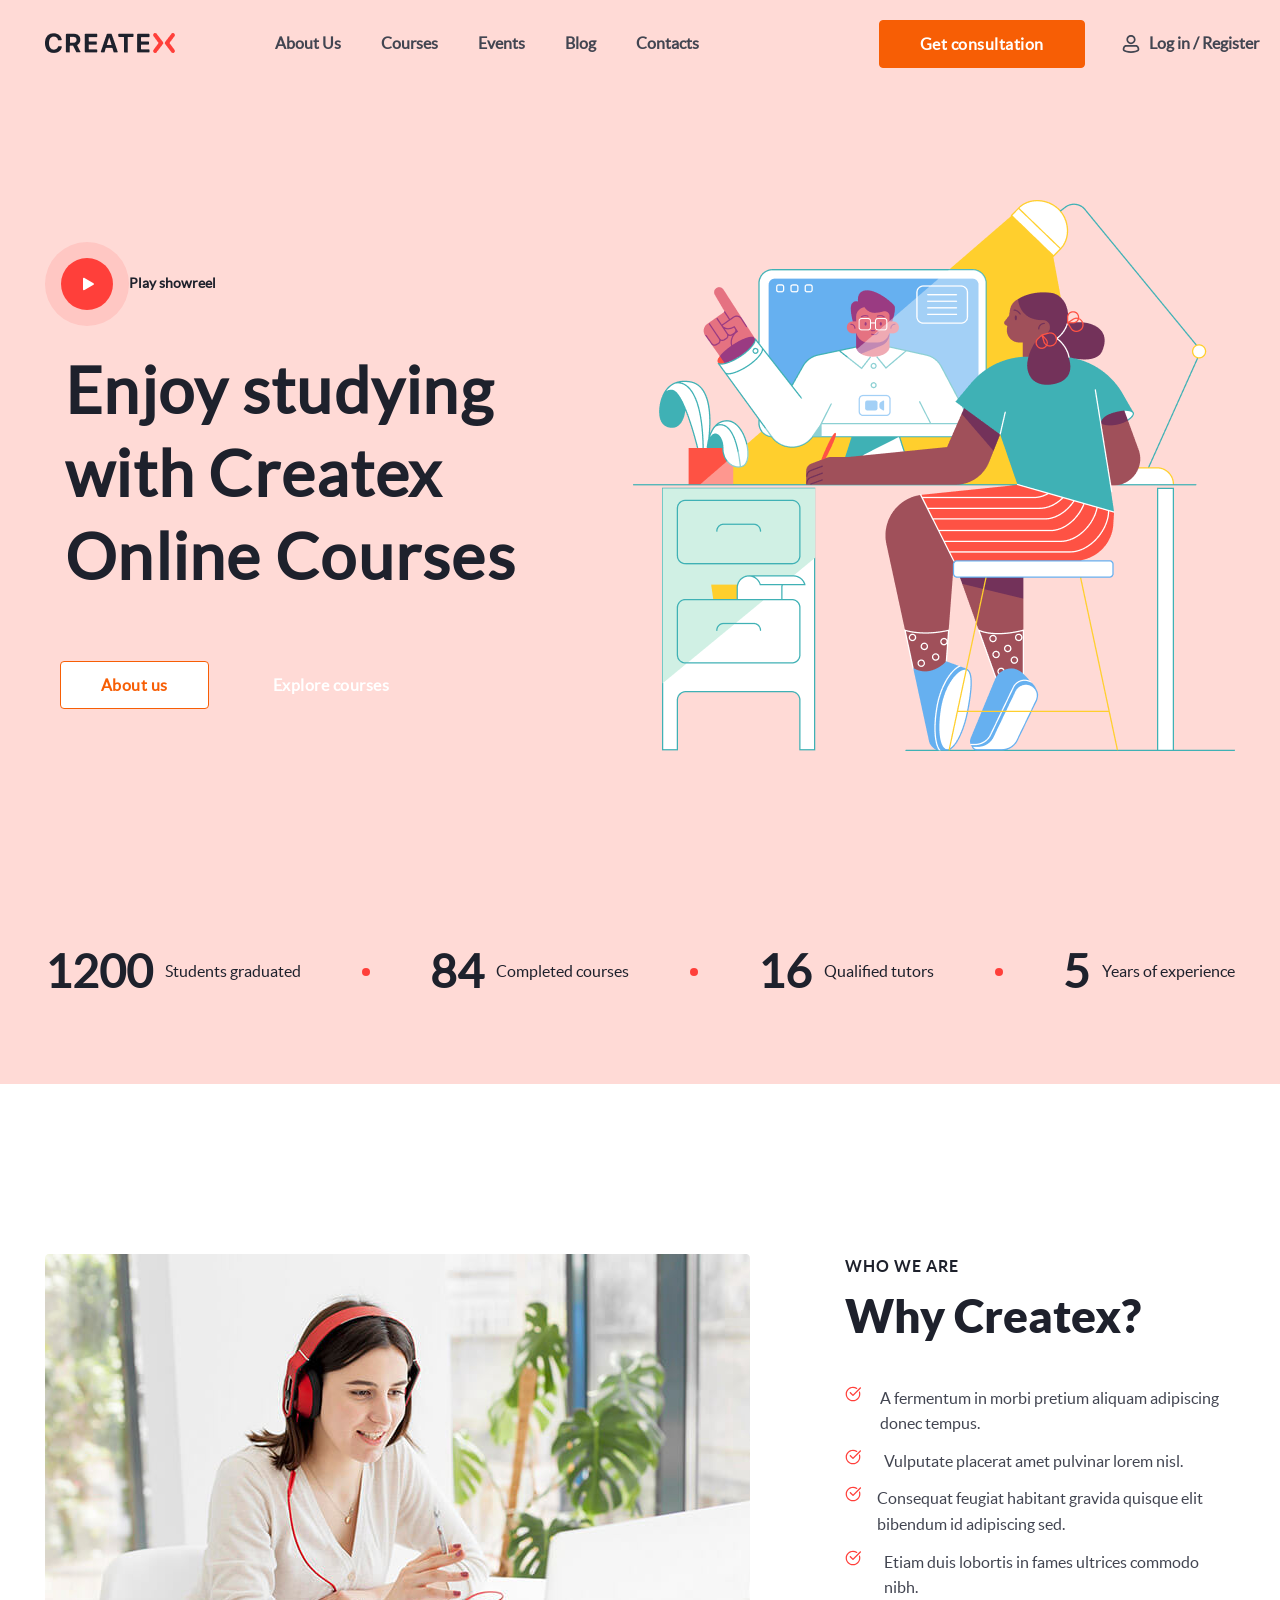
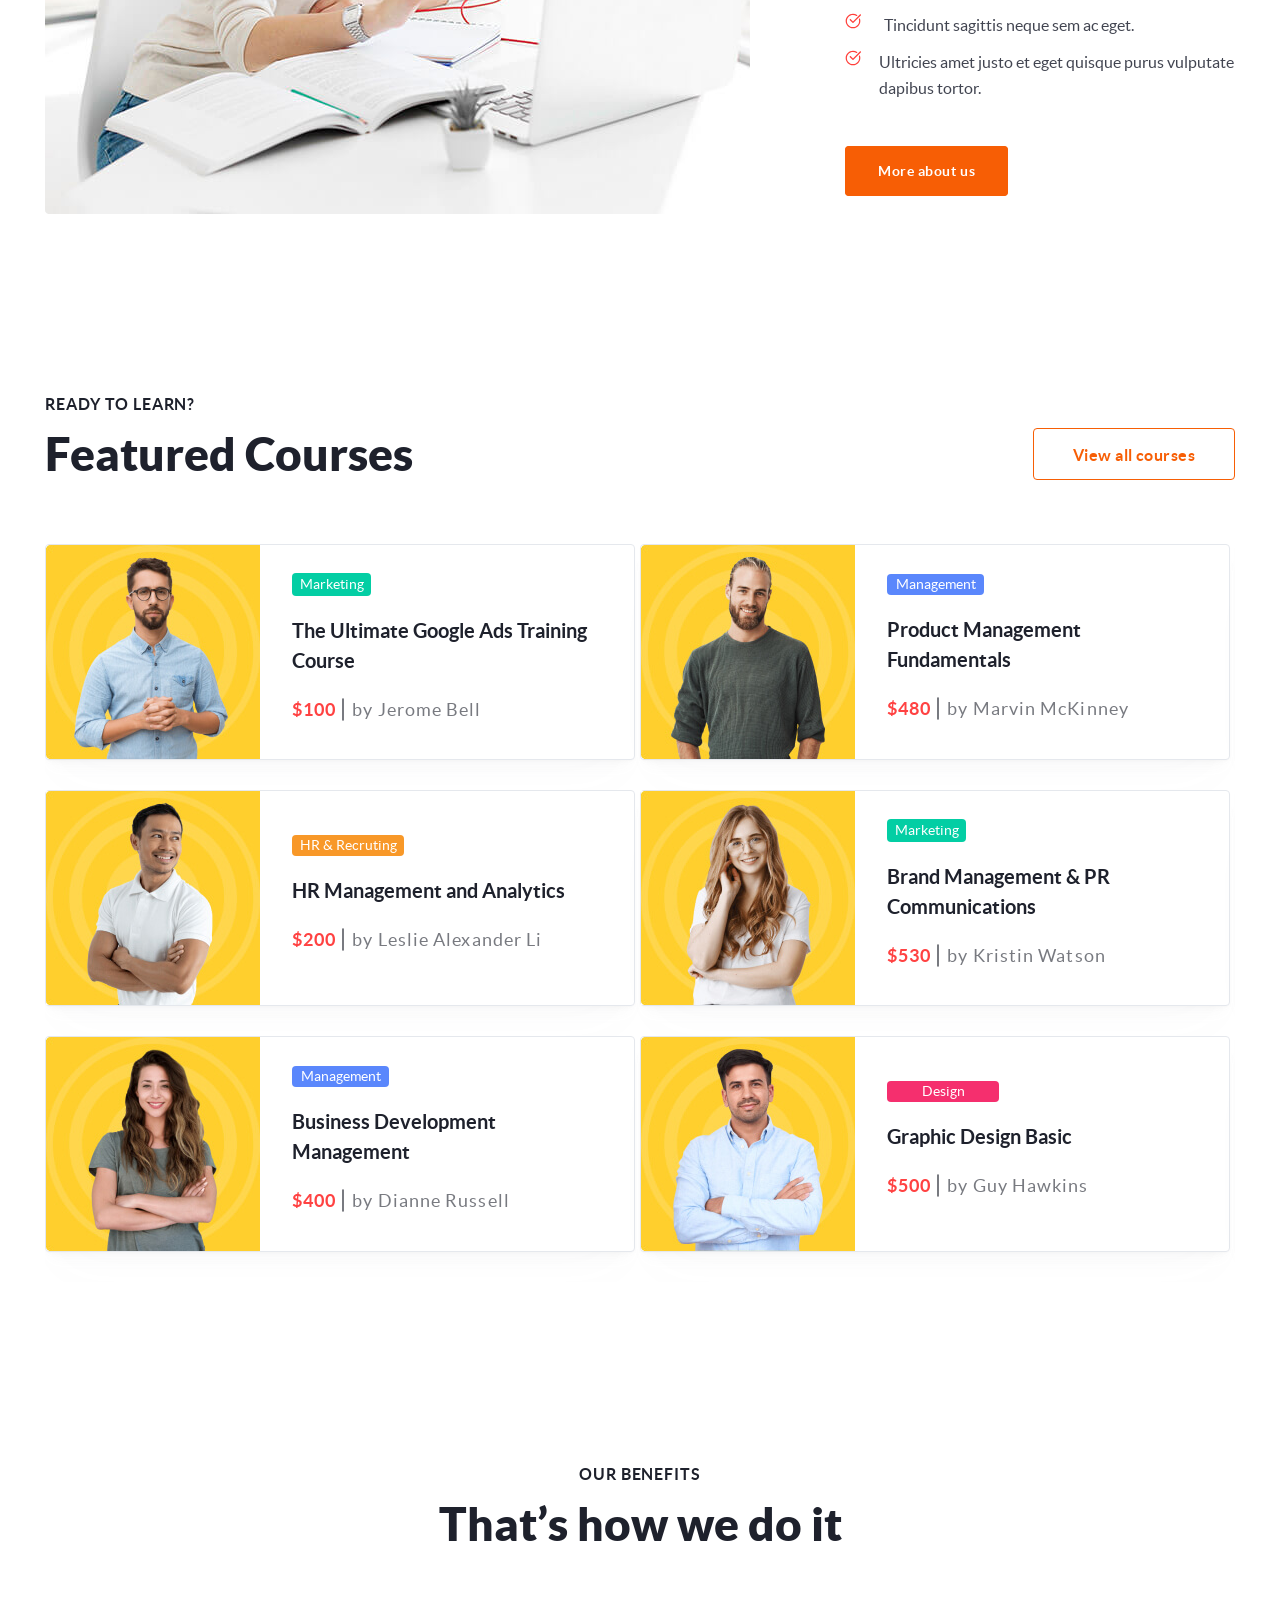
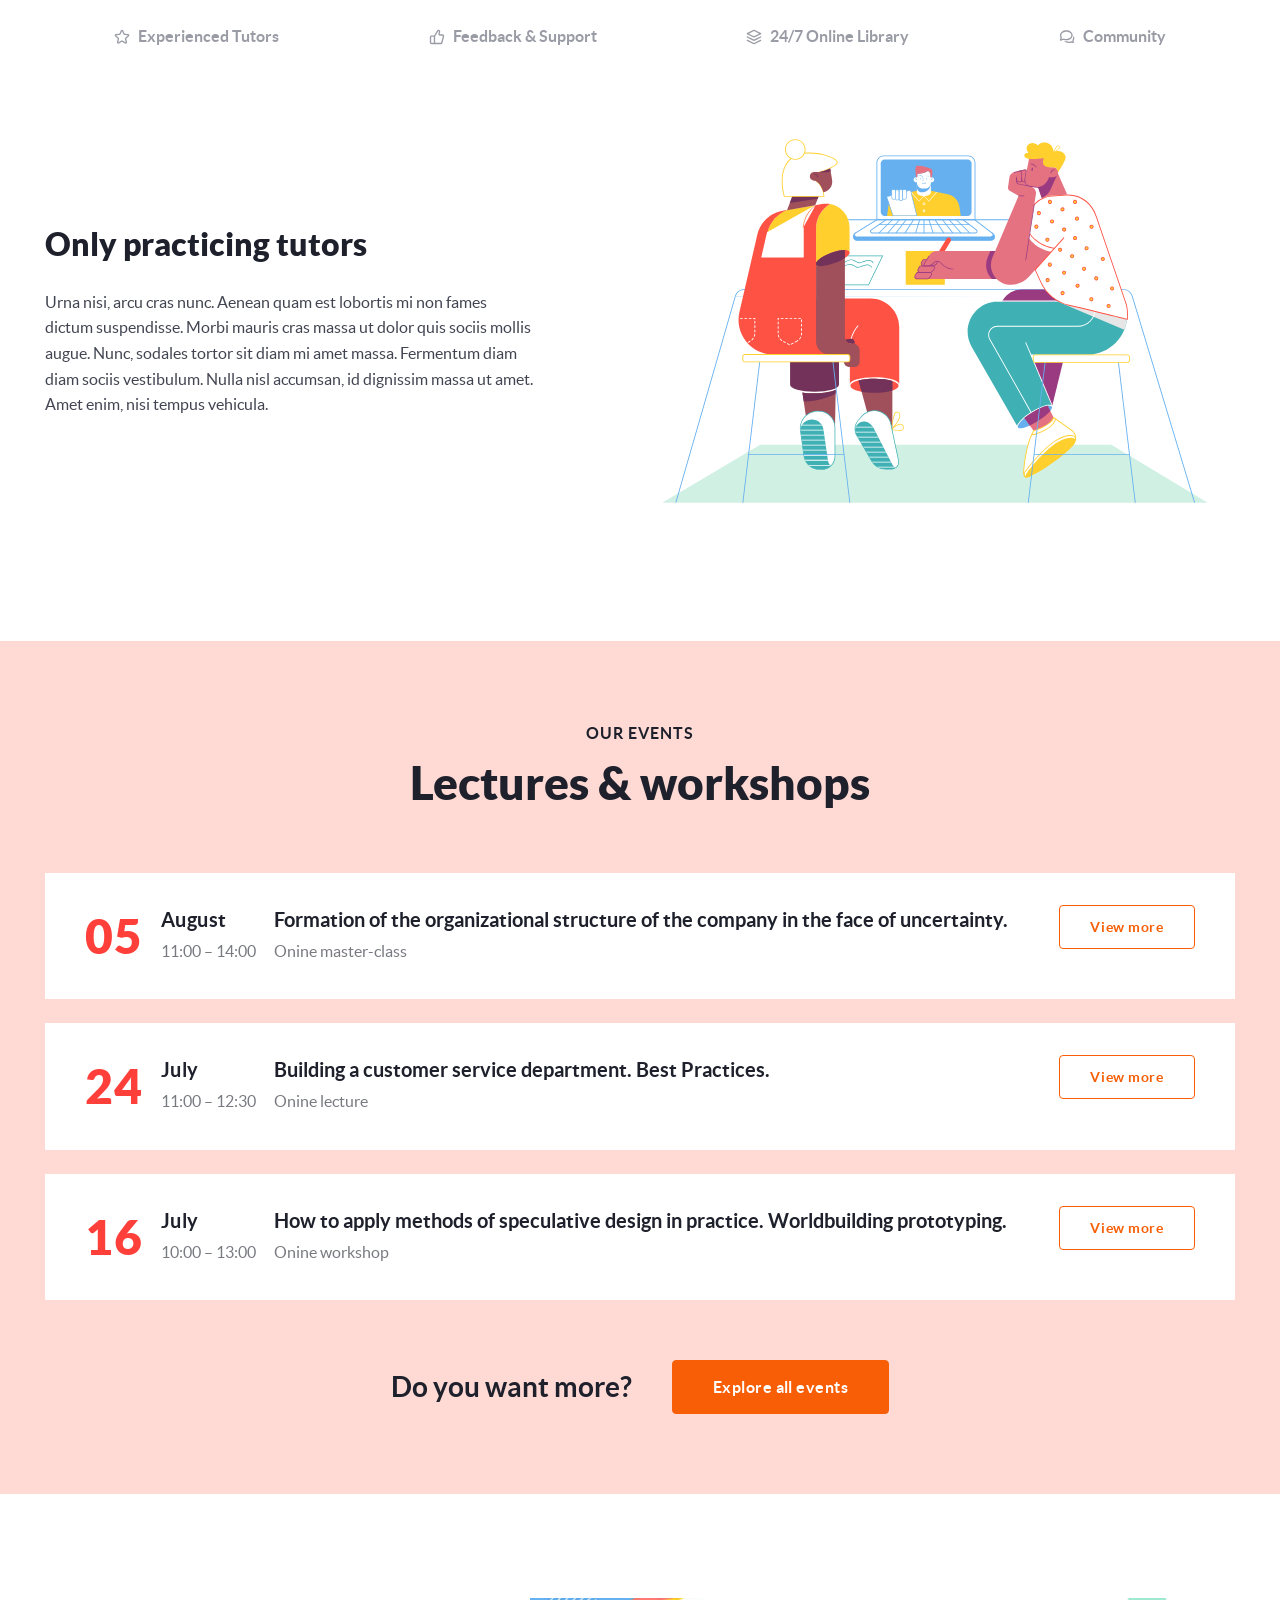
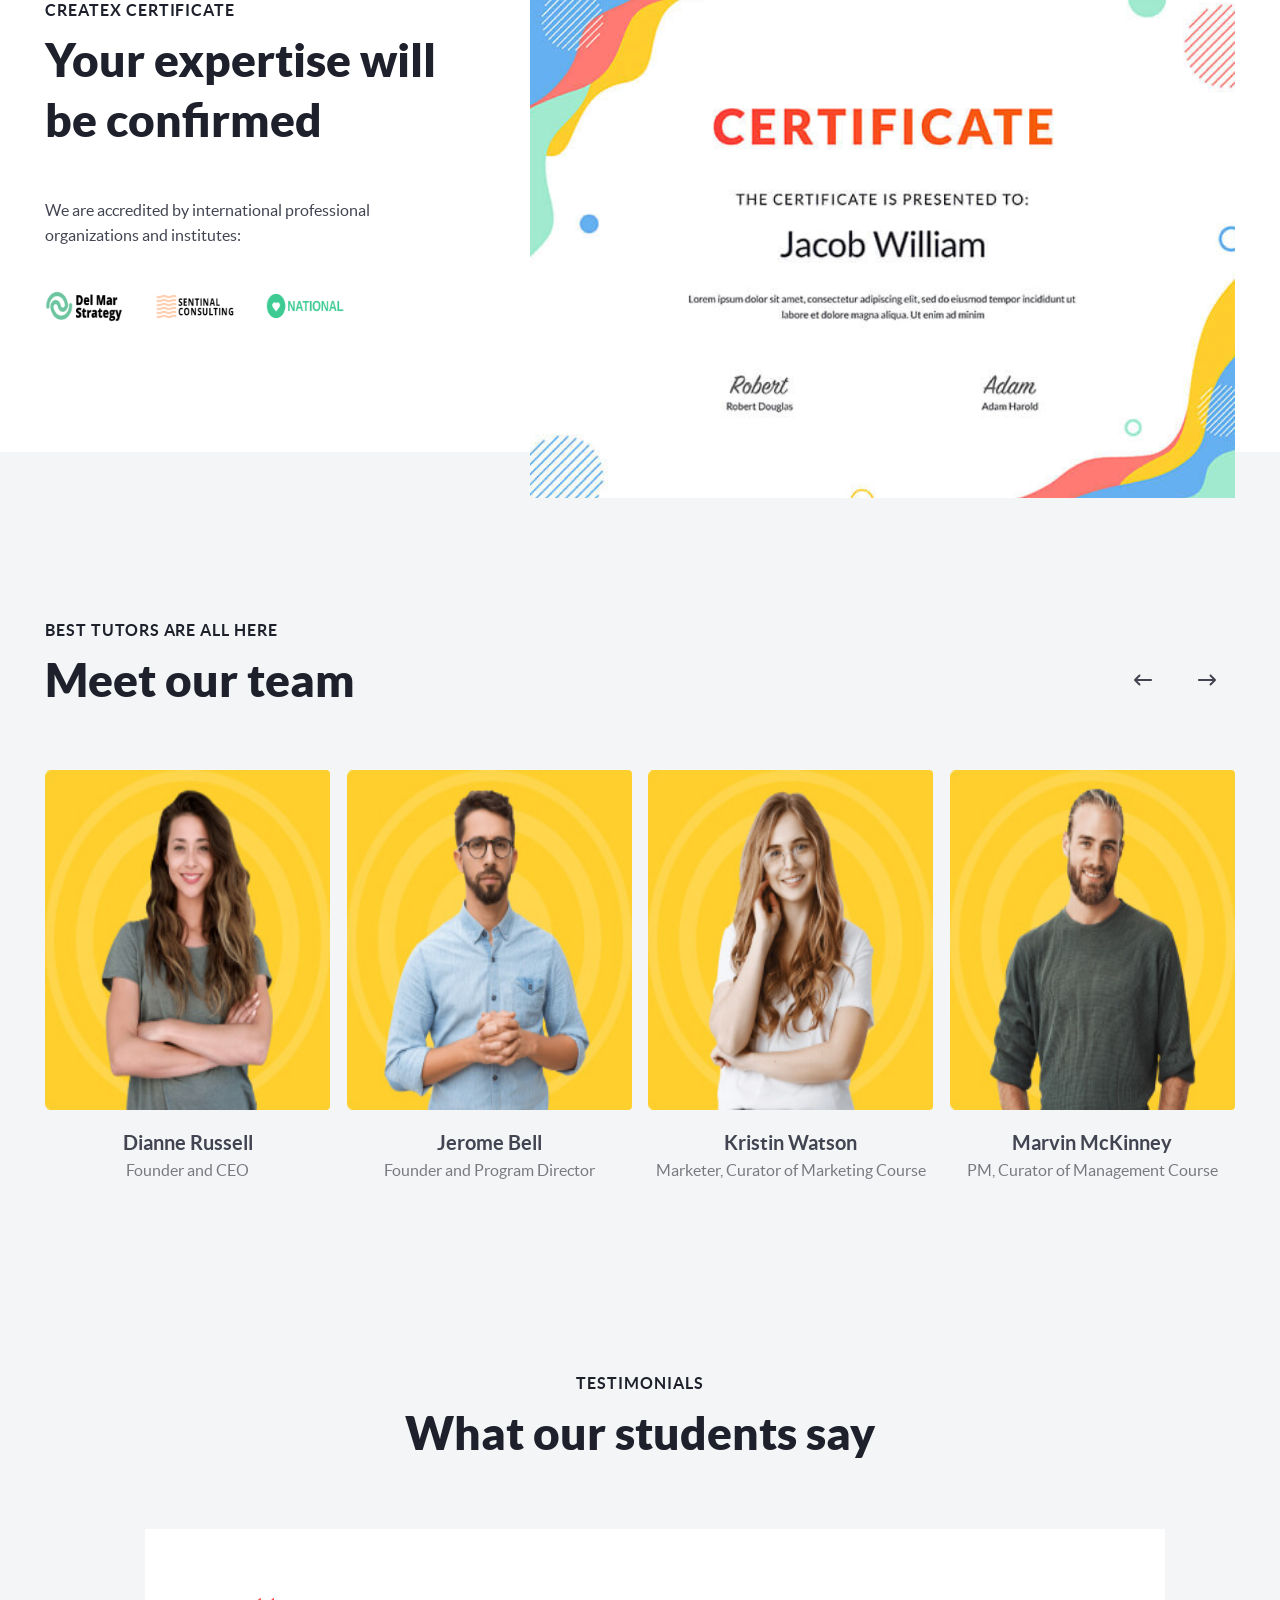
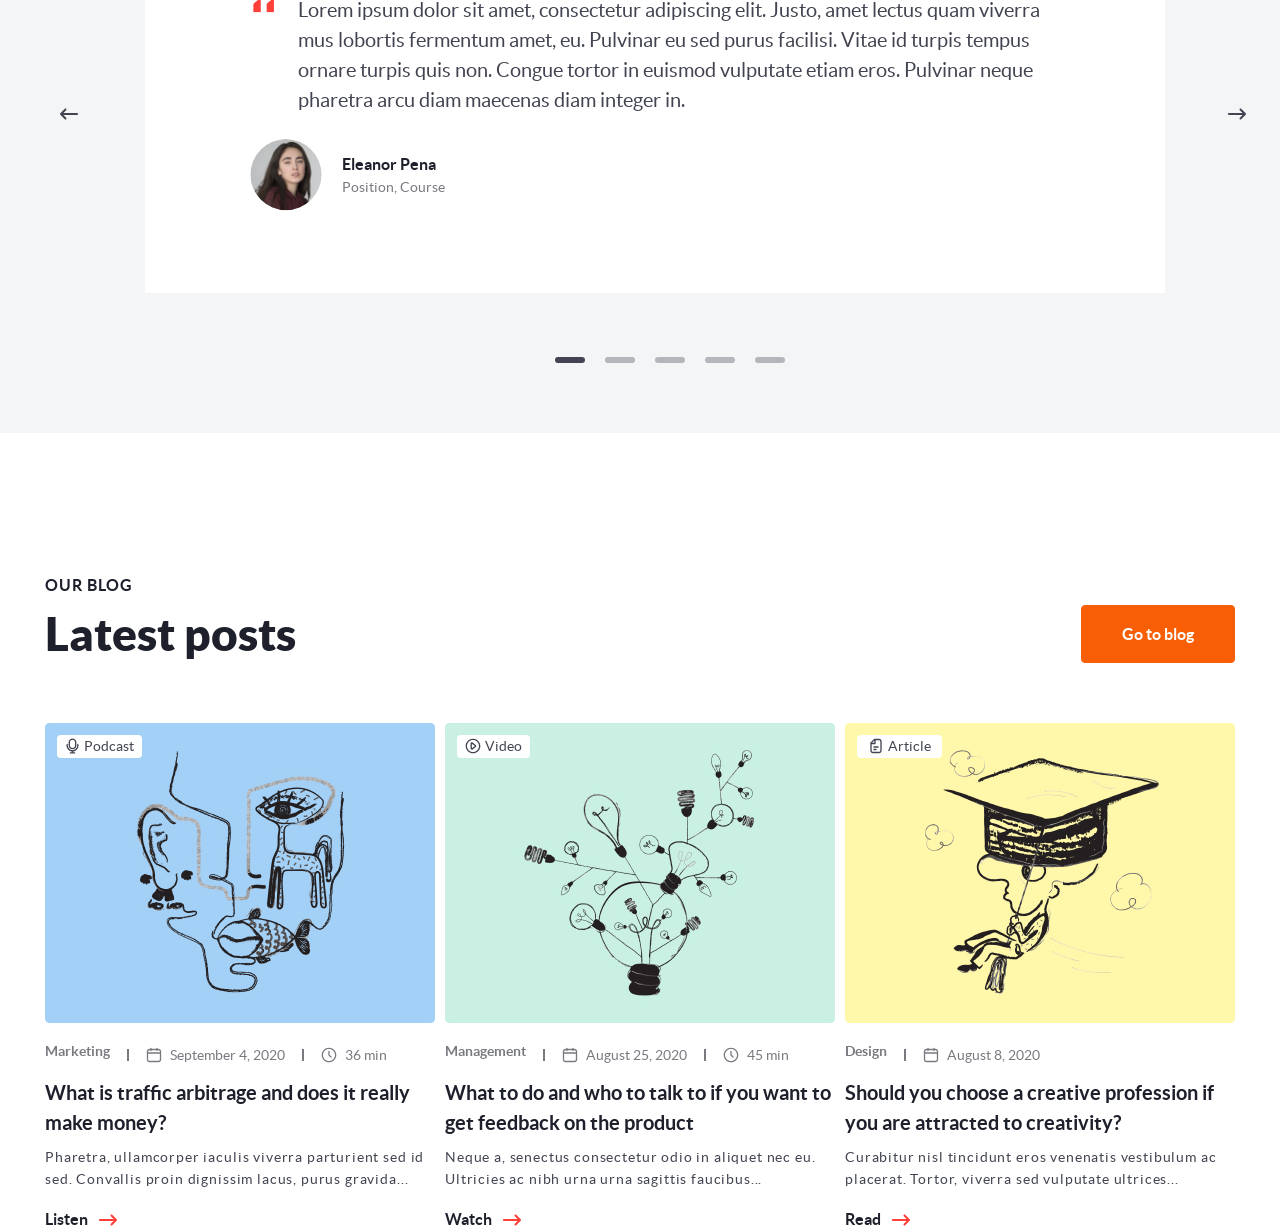
==== commit 8525d4a1: "добавила несколько секций" ====
--- a/index.html
+++ b/index.html
@@ -193,7 +193,7 @@
             <a href="#" class="all_courses_btn">View all courses</a>
           </div>
           <div class="teachers_inner">
-            <div class="owl-carousel">
+            <div class="owl-carousel first-carousel">
             <article class="teachers_item_img">
               <img src="images/teacher_Jerome.png" width="214px" height="214px"  alt="Teacher">
               <div class="teacher_item">
@@ -223,7 +223,7 @@
               </div>
             </article>
             </div>
-            <div class="owl-carousel">
+            <div class="owl-carousel first-carousel">
             <article class="teachers_item_img">
               <img src="images/teacher_les.png" width="214px" height="214px"  alt="Teacher">
               <div class="teacher_item">
@@ -253,7 +253,7 @@
               </div>
             </article>
             </div>
-            <div class="owl-carousel">
+            <div class="owl-carousel first-carousel">
             <article class="teachers_item_img">
               <img src="images/teacher_dian.png" width="214px" height="214px"  alt="Teacher">
               <div class="teacher_item">
@@ -429,12 +429,147 @@
               <h4>Marvin McKinney</h4>
               <h5>PM, Curator of Management Course</h5>
             </article>
-          </div>
-        </div>
-      </div>
-    </section>
-  </main>
-  <!-- ниже три скрипта, самый последний стандартный на вс коде,  выше для карусели, самый первый джиквери))-->
+        </div>
+        </div>
+      </div>
+    </section>
+<!-- секция 8 -->
+<section class="students_say">
+  <div class="container">
+    <div class="students">
+      <h5>TESTIMONIALS</h5>
+      <h4>What our students say</h4>
+    </div>
+    <div class="owl-carousel owl-carousel-second second-carousel">
+      <article class="carusel_item">
+        <div class="carusel_inner">
+          <img src="images/quotes.png" height="20px" width="28px" alt="quotes">
+        <p>Lorem ipsum dolor sit amet, consectetur adipiscing elit. Justo, amet lectus quam viverra mus lobortis fermentum amet, eu. Pulvinar eu sed purus facilisi. Vitae id turpis tempus ornare turpis quis non. Congue tortor in euismod vulputate etiam eros. Pulvinar neque pharetra arcu diam maecenas diam integer in.
+          </p>
+        </div>
+        <article class="student_name">
+          <img src="images/carusel_img_girl.svg" width="72px" height="72px">
+          <div class="name_carusel">
+            <h4>Eleanor Pena</h4>
+            <h5>Position, Course</h5>
+          </div>
+        </article>
+      </article>
+      <article class="carusel_item">
+        <div class="carusel_inner">
+          <img src="images/quotes.png" height="20px" width="28px" alt="quotes">
+        <p>Lorem ipsum dolor sit amet, consectetur adipiscing elit. Justo, amet lectus quam viverra mus lobortis fermentum amet, eu. Pulvinar eu sed purus facilisi. Vitae id turpis tempus ornare turpis quis non. Congue tortor in euismod vulputate etiam eros. Pulvinar neque pharetra arcu diam maecenas diam integer in.
+          </p>
+        </div>
+        <article class="student_name">
+          <img src="images/carusel_img_girl.svg" width="72px" height="72px">
+          <div class="name_carusel">
+            <h4>Eleanor Pena</h4>
+            <h5>Position, Course</h5>
+          </div>
+        </article>
+      </article>
+      <article class="carusel_item">
+        <div class="carusel_inner">
+          <img src="images/quotes.png" height="20px" width="28px" alt="quotes">
+        <p>Lorem ipsum dolor sit amet, consectetur adipiscing elit. Justo, amet lectus quam viverra mus lobortis fermentum amet, eu. Pulvinar eu sed purus facilisi. Vitae id turpis tempus ornare turpis quis non. Congue tortor in euismod vulputate etiam eros. Pulvinar neque pharetra arcu diam maecenas diam integer in.
+          </p>
+        </div>
+        <article class="student_name">
+          <img src="images/carusel_img_girl.svg" width="72px" height="72px">
+          <div class="name_carusel">
+            <h4>Eleanor Pena</h4>
+            <h5>Position, Course</h5>
+          </div>
+        </article>
+      </article>
+      <article class="carusel_item">
+        <div class="carusel_inner">
+          <img src="images/quotes.png" height="20px" width="28px" alt="quotes">
+        <p>Lorem ipsum dolor sit amet, consectetur adipiscing elit. Justo, amet lectus quam viverra mus lobortis fermentum amet, eu. Pulvinar eu sed purus facilisi. Vitae id turpis tempus ornare turpis quis non. Congue tortor in euismod vulputate etiam eros. Pulvinar neque pharetra arcu diam maecenas diam integer in.
+          </p>
+        </div>
+        <article class="student_name">
+          <img src="images/carusel_img_girl.svg" width="72px" height="72px">
+          <div class="name_carusel">
+            <h4>Eleanor Pena</h4>
+            <h5>Position, Course</h5>
+          </div>
+        </article>
+      </article>
+      <article class="carusel_item">
+        <div class="carusel_inner">
+          <img src="images/quotes.png" height="20px" width="28px" alt="quotes">
+        <p>Lorem ipsum dolor sit amet, consectetur adipiscing elit. Justo, amet lectus quam viverra mus lobortis fermentum amet, eu. Pulvinar eu sed purus facilisi. Vitae id turpis tempus ornare turpis quis non. Congue tortor in euismod vulputate etiam eros. Pulvinar neque pharetra arcu diam maecenas diam integer in.
+          </p>
+        </div>
+        <article class="student_name">
+          <img src="images/carusel_img_girl.svg" width="72px" height="72px">
+          <div class="name_carusel">
+            <h4>Eleanor Pena</h4>
+            <h5>Position, Course</h5>
+          </div>
+        </article>
+      </article>
+  </div>
+</div>
+</section>
+<!-- секция 9 -->
+<section>
+  <div class="container">
+    <div class="Our_blog_inner">
+      <p>OUR BLOG</p>
+      <div class="posts_btn">
+        <h4>Latest posts</h4>
+        <a href="#" class="button_blog">Go to blog</a>
+      </div>
+      <div class="card_blog_item">
+        <article class="card_blog_inner">
+          <img src="images/our_blog_1.png"  alt="girl" width="390px" height="300px">
+          <a href="#" class="Podcast-link">Podcast</a>
+          <div class="card_blog_title">
+            <h4>Marketing</h4>
+            <span></span>
+            <h5>September 4, 2020</h5>
+            <span></span>
+            <h6>36 min</h6>
+          </div>
+          <h4>What is traffic arbitrage and does it really make money?</h4>
+          <p class="blog-text">Pharetra, ullamcorper iaculis viverra parturient sed id sed. Convallis proin dignissim lacus, purus gravida...</p>
+          <a href="#" class="Listen_link">Listen</a>
+        </article>
+        <article class="card_blog_inner">
+          <img src="images/our_blog_2.png"  alt="girl" width="390px" height="300px">
+          <a href="#" class="Video-link">Video</a>
+          <div class="card_blog_title">
+            <h4>Management</h4>
+            <span></span>
+            <h5>August 25, 2020</h5>
+            <span></span>
+            <h6>45 min</h6>
+          </div>
+          <h4>What to do and who to talk to if you want to get feedback on the product</h4>
+          <p class="blog-text">Neque a, senectus consectetur odio in aliquet nec eu. Ultricies ac nibh urna urna sagittis faucibus...</p>
+          <a href="#" class="Listen_link">Watch</a>
+        </article>
+        <article class="card_blog_inner">
+          <img src="images/our_blog_3.png"  alt="girl" width="390px" height="300px">
+          <a href="#" class="Article_link">Article</a>
+          <div class="card_blog_title">
+            <h4>Design</h4>
+            <span></span>
+            <h5>August 8, 2020</h5>
+          </div>
+          <h4>Should you choose a creative profession if you are attracted to creativity?</h4>
+          <p class="blog-text">Curabitur nisl tincidunt eros venenatis vestibulum ac placerat. Tortor, viverra sed vulputate ultrices...</p>
+          <a href="#" class="Listen_link">Read</a>
+        </article>
+      </div>
+    </div>
+  </div>
+</section>
+</main>
+<!-- ниже три скрипта, самый последний стандартный на вс коде,  выше для карусели, самый первый джиквери))-->
   <script src="https://code.jquery.com/jquery-3.7.1.js" integrity="sha256-eKhayi8LEQwp4NKxN+CfCh+3qOVUtJn3QNZ0TciWLP4=" crossorigin="anonymous"></script>
   <script src="js/owl.carousel.js"></script>
   <script src="js/main.js"></script>
--- a/css/style1.css
+++ b/css/style1.css
@@ -98,6 +98,33 @@
   .owl-carousel .owl-item {
     display: flex;
     justify-content: center;
+  }
+  .Certificate .Certificate_img {
+    width: 500px;
+    height: 320px;
+  }
+  .our_team .team_inner {
+    padding-top: 100px;
+  }
+  .our_team .team_inner .card_teachers {
+    flex-direction: column;
+    align-items: center;
+  }
+  .our_team .team_inner .card_teachers .teachers_inner_card {
+    margin-bottom: 40px;
+  }
+  .our_team .team_inner .card_teachers .teachers_inner_card img {
+    margin-bottom: 8px;
+  }
+  .our_team .team_inner .card_teachers .gradient {
+    height: 82.5%;
+  }
+  .our_team .team_inner .title_and_arrow {
+    flex-direction: column;
+    align-items: center;
+  }
+  .our_team .team_inner h5 {
+    text-align: center;
   }
 }
 @media only screen and (max-width: 769px) {
@@ -191,6 +218,19 @@
     gap: 25px;
     padding: 32px 15px;
   }
+  .Certificate .Certificate_img {
+    width: 385px;
+    height: 285px;
+  }
+  .Certificate .Certificate_createx {
+    width: 330px;
+  }
+  .Certificate .Certificate_createx h4 {
+    font-size: 39px;
+  }
+  .Certificate .Certificate_createx p {
+    margin-bottom: 65px;
+  }
 }
 @media only screen and (max-width: 569px) {
   .header_inner .menu {
@@ -254,6 +294,15 @@
   .Our_Events .events .Event_details .Event_details_date {
     display: none;
   }
+  .Certificate {
+    justify-content: center;
+    text-align: center;
+    padding-top: 300px;
+  }
+  .Certificate .Certificate_img {
+    right: 73px;
+    bottom: 397px;
+  }
 }
 @media only screen and (max-width: 451px) {
   .header_inner .menu nav .nav-menu-list {
@@ -286,6 +335,9 @@
   .Our_Events .events .all_events {
     flex-direction: column;
   }
+  .Certificate .Certificate_img {
+    right: 16px;
+  }
 }
 @media only screen and (max-width: 426px) {
   .header_inner .menu nav .nav-menu-list {
@@ -297,10 +349,15 @@
   .hero-screen .site-left-right .play-title {
     font-size: 40px;
   }
+  .Certificate .Certificate_img {
+    right: 11px;
+    width: 350px;
+    height: 245px;
+  }
 }
 @media only screen and (max-width: 391px) {
   .header_inner .menu {
-    gap: 40px;
+    gap: 70px;
   }
   .header_inner .menu nav .nav-menu-list {
     left: 45px;
@@ -312,6 +369,9 @@
   .practicing-tutors_img img {
     max-width: 350px;
     max-height: 350px;
+  }
+  .Certificate .Certificate_img {
+    right: 0;
   }
 }
 .header_inner {
@@ -719,6 +779,12 @@
   justify-content: space-between;
   flex-wrap: wrap;
 }
+.teachers_inner .owl-nav.disabled {
+  display: none;
+}
+.teachers_inner .owl-dots.disabled {
+  display: none;
+}
 .teachers_inner .teachers_item_img {
   display: flex;
   align-items: center;
@@ -1133,6 +1199,8 @@
 }
 .our_team .team_inner {
   padding-top: 166px;
+  margin-bottom: 119px;
+  padding-bottom: 180px;
 }
 .our_team .team_inner h5 {
   font-family: "latobold";
@@ -1274,9 +1342,376 @@
   background: linear-gradient(180deg, rgba(30, 33, 44, 0) 43.9%, rgba(30, 33, 44, 0.92) 91.49%, #1E212C 100%);
   z-index: 0;
   opacity: 0;
-  transition: opacity 0.3s ease-in-out;
+  transition: opacity 0.5s ease-in-out;
   border-radius: 4px;
 }
 .our_team .team_inner .card_teachers .teachers_inner_card:hover .gradient {
   opacity: 1;
+}
+
+.students_say {
+  background-color: #F4F5F6;
+  padding-bottom: 140px;
+  margin-bottom: 140px;
+}
+.students_say .students h5 {
+  text-align: center;
+  font-family: "latobold";
+  font-weight: 700;
+  font-size: 16px;
+  line-height: 150%;
+  letter-spacing: 0.06em;
+  text-transform: uppercase;
+  text-align: center;
+  color: #1e212c;
+  margin-bottom: 8px;
+}
+.students_say .students h4 {
+  font-family: "latoblack";
+  font-weight: 900;
+  font-size: 46px;
+  line-height: 130%;
+  text-align: center;
+  color: #1e212c;
+  margin-bottom: 66px;
+}
+.students_say .owl-carousel.owl-carousel-second .owl-nav .owl-prev span {
+  position: absolute;
+  top: 145px;
+  right: 1068px;
+  color: transparent;
+}
+.students_say .owl-carousel.owl-carousel-second .owl-nav .owl-prev span::after {
+  content: "";
+  width: 48px;
+  height: 48px;
+  display: block;
+  margin-right: 4px;
+  /* используем марджин-райт вместо гап */
+  background-image: url(../images/arrow_w_left.svg);
+  background-repeat: no-repeat;
+}
+.students_say .owl-carousel.owl-carousel-second .owl-nav .owl-prev span:hover::after {
+  background-image: url(../images/arrow_orange_right.svg);
+}
+.students_say .owl-carousel.owl-carousel-second .owl-nav .owl-next span {
+  position: absolute;
+  top: 145px;
+  left: 1068px;
+  color: transparent;
+}
+.students_say .owl-carousel.owl-carousel-second .owl-nav .owl-next span::after {
+  content: "";
+  width: 48px;
+  height: 48px;
+  display: block;
+  margin-right: 4px;
+  /* используем марджин-райт вместо гап */
+  background-image: url(../images/arrow_w_right.svg);
+  background-repeat: no-repeat;
+}
+.students_say .owl-carousel.owl-carousel-second .owl-nav .owl-next span:hover::after {
+  background-image: url(../images/arrow_r_orange.svg);
+}
+.students_say .owl-carousel.owl-carousel-second .owl-dots {
+  position: absolute;
+  left: 400px;
+  margin-top: 120px;
+}
+.students_say .owl-carousel.owl-carousel-second .owl-dots .owl-dot span {
+  border: 3px solid #b3b7bc;
+  width: 30px;
+  height: 0px;
+  text-align: center;
+  display: flex;
+  margin: 10px;
+  border-radius: 10px;
+}
+.students_say .owl-carousel.owl-carousel-second .owl-dots .owl-dot.active span {
+  border: 3px solid #424551;
+}
+.students_say .owl-carousel.owl-carousel-second .carusel_item .carusel_inner {
+  display: flex;
+  gap: 20px;
+}
+.students_say .owl-carousel.owl-carousel-second .carusel_item .carusel_inner p {
+  font-family: "latoregular";
+  font-weight: 400;
+  font-size: 20px;
+  line-height: 150%;
+  color: #424551;
+  display: flex;
+  margin-bottom: 24px;
+  max-width: 750px;
+  width: 100%;
+}
+.students_say .owl-carousel.owl-carousel-second .carusel_item .student_name {
+  display: flex;
+  gap: 20px;
+  align-items: center;
+}
+.students_say .owl-carousel.owl-carousel-second .carusel_item .student_name .name_carusel h4 {
+  font-family: "latobold";
+  font-weight: 700;
+  font-size: 16px;
+  line-height: 160%;
+  color: #1e212c;
+}
+.students_say .owl-carousel.owl-carousel-second .carusel_item .student_name .name_carusel h5 {
+  font-family: "latoregular";
+  font-weight: 400;
+  font-size: 14px;
+  line-height: 150%;
+  color: #787a80;
+}
+.students_say .owl-carousel.owl-carousel-second.owl-loaded.owl-drag {
+  max-width: 1020px;
+  width: 100%;
+  margin-left: 100px;
+  background-color: #ffffff;
+  padding: 66px 105px;
+}
+
+.Our_blog_inner {
+  margin-bottom: 180px;
+}
+.Our_blog_inner p {
+  font-family: "latobold";
+  font-weight: 700;
+  font-size: 16px;
+  line-height: 150%;
+  letter-spacing: 0.06em;
+  color: #1e212c;
+  margin-bottom: 8px;
+}
+.Our_blog_inner .posts_btn {
+  display: flex;
+  justify-content: space-between;
+  margin-bottom: 60px;
+  align-items: center;
+}
+.Our_blog_inner .posts_btn h4 {
+  font-family: "latoblack";
+  font-weight: 900;
+  font-size: 46px;
+  color: #1e212c;
+}
+.Our_blog_inner .posts_btn .button_blog {
+  font-family: "latobold";
+  font-weight: 700;
+  font-size: 16px;
+  border: 1px solid #f75e05;
+  border-radius: 4px;
+  background-color: #f75e05;
+  color: #ffffff;
+  transition: background-color 2s cubic-bezier(0.1, 0.8, 0.5, 2), color 2s 1s linear;
+  padding: 20px 40px;
+}
+.Our_blog_inner .posts_btn .button_blog:active {
+  color: #f75e05;
+}
+.Our_blog_inner .posts_btn .button_blog:hover {
+  border: 1px solid #f75e05;
+  background-color: #e5ccb1;
+  color: #f75e05;
+}
+.Our_blog_inner .card_blog_item {
+  display: flex;
+  justify-content: space-between;
+}
+.Our_blog_inner .card_blog_item .card_blog_inner {
+  position: relative;
+  max-width: 390px;
+  width: 100%;
+}
+.Our_blog_inner .card_blog_item .card_blog_inner img {
+  margin-bottom: 16px;
+}
+.Our_blog_inner .card_blog_item .card_blog_inner .Podcast-link {
+  position: absolute;
+  top: 12px;
+  left: 12px;
+  font-family: "latoregular";
+  font-weight: 400;
+  font-size: 14px;
+  line-height: 150%;
+  color: #424551;
+  display: flex;
+  align-items: center;
+  justify-content: center;
+  border-radius: 4px;
+  padding: 1px 8px;
+  width: 85px;
+  height: 23px;
+  background: #ffffff;
+}
+.Our_blog_inner .card_blog_item .card_blog_inner .Podcast-link:hover {
+  background-color: #f75e05;
+}
+.Our_blog_inner .card_blog_item .card_blog_inner .Podcast-link::before {
+  content: "";
+  width: 16px;
+  height: 16px;
+  margin-right: 4px;
+  /* используем марджин-райт вместо гап */
+  background-image: url(../images/our_blog_item_1.svg);
+  background-repeat: no-repeat;
+  background-position: center;
+}
+.Our_blog_inner .card_blog_item .card_blog_inner .Video-link {
+  position: absolute;
+  top: 12px;
+  left: 12px;
+  font-family: "latoregular";
+  font-weight: 400;
+  font-size: 14px;
+  line-height: 150%;
+  color: #424551;
+  display: flex;
+  align-items: center;
+  justify-content: center;
+  border-radius: 4px;
+  padding: 1px 8px;
+  width: 73px;
+  height: 23px;
+  background: #ffffff;
+}
+.Our_blog_inner .card_blog_item .card_blog_inner .Video-link:hover {
+  background-color: #f75e05;
+}
+.Our_blog_inner .card_blog_item .card_blog_inner .Video-link::before {
+  content: "";
+  width: 16px;
+  height: 16px;
+  margin-right: 4px;
+  /* используем марджин-райт вместо гап */
+  background-image: url(../images/our_blog_item_2.svg);
+  background-repeat: no-repeat;
+  background-position: center;
+}
+.Our_blog_inner .card_blog_item .card_blog_inner .Article_link {
+  position: absolute;
+  top: 12px;
+  left: 12px;
+  font-family: "latoregular";
+  font-weight: 400;
+  font-size: 14px;
+  line-height: 150%;
+  color: #424551;
+  display: flex;
+  align-items: center;
+  justify-content: center;
+  border-radius: 4px;
+  padding: 1px 8px;
+  width: 85px;
+  height: 23px;
+  background: #ffffff;
+}
+.Our_blog_inner .card_blog_item .card_blog_inner .Article_link:hover {
+  background-color: #f75e05;
+}
+.Our_blog_inner .card_blog_item .card_blog_inner .Article_link::before {
+  content: "";
+  width: 16px;
+  height: 16px;
+  margin-right: 4px;
+  /* используем марджин-райт вместо гап */
+  background-image: url(../images/our_blog_item_3.svg);
+  background-repeat: no-repeat;
+  background-position: center;
+}
+.Our_blog_inner .card_blog_item .card_blog_inner .card_blog_title {
+  display: flex;
+  gap: 12px;
+  align-items: center;
+  margin-bottom: 8px;
+}
+.Our_blog_inner .card_blog_item .card_blog_inner .card_blog_title span {
+  border: 1px solid #787a80;
+  width: 12px;
+  height: 0px;
+  transform: rotate(-90deg);
+}
+.Our_blog_inner .card_blog_item .card_blog_inner .card_blog_title h4 {
+  font-family: "latobold";
+  font-weight: 700;
+  font-size: 14px;
+  line-height: 150%;
+  color: #787a80;
+}
+.Our_blog_inner .card_blog_item .card_blog_inner .card_blog_title h5 {
+  font-family: "latoregular";
+  font-weight: 400;
+  font-size: 14px;
+  line-height: 150%;
+  color: #787a80;
+  display: flex;
+  align-items: center;
+}
+.Our_blog_inner .card_blog_item .card_blog_inner .card_blog_title h5::before {
+  content: "";
+  width: 16px;
+  height: 16px;
+  margin-right: 8px;
+  /* используем марджин-райт вместо гап */
+  background-image: url(../images/data-item_1.svg);
+  background-repeat: no-repeat;
+  background-position: center;
+}
+.Our_blog_inner .card_blog_item .card_blog_inner .card_blog_title h6 {
+  font-family: "latoregular";
+  font-weight: 400;
+  font-size: 14px;
+  line-height: 150%;
+  color: #787a80;
+  display: flex;
+  align-items: center;
+}
+.Our_blog_inner .card_blog_item .card_blog_inner .card_blog_title h6::before {
+  content: "";
+  width: 16px;
+  height: 16px;
+  margin-right: 8px;
+  /* используем марджин-райт вместо гап */
+  background-image: url(../images/oclock-item.svg);
+  background-repeat: no-repeat;
+  background-position: center;
+}
+.Our_blog_inner .card_blog_item .card_blog_inner h4 {
+  font-family: "latobold";
+  font-weight: 700;
+  font-size: 20px;
+  line-height: 150%;
+  color: #1e212c;
+  margin-bottom: 8px;
+}
+.Our_blog_inner .card_blog_item .card_blog_inner .blog-text {
+  font-family: "latoregular";
+  font-weight: 400;
+  font-size: 14px;
+  line-height: 160%;
+  color: #424551;
+  margin-bottom: 16px;
+}
+.Our_blog_inner .card_blog_item .card_blog_inner .Listen_link {
+  font-family: "latobold";
+  font-weight: 700;
+  font-size: 16px;
+  line-height: 160%;
+  color: #1e212c;
+  display: flex;
+  align-items: center;
+}
+.Our_blog_inner .card_blog_item .card_blog_inner .Listen_link:hover {
+  color: #f75e05;
+}
+.Our_blog_inner .card_blog_item .card_blog_inner .Listen_link::after {
+  content: "";
+  width: 24px;
+  height: 24px;
+  margin-left: 8px;
+  /* используем марджин-райт вместо гап */
+  background-image: url(../images/arrow-our-blog.svg);
+  background-repeat: no-repeat;
+  background-position: center;
 }/*# sourceMappingURL=style1.css.map */
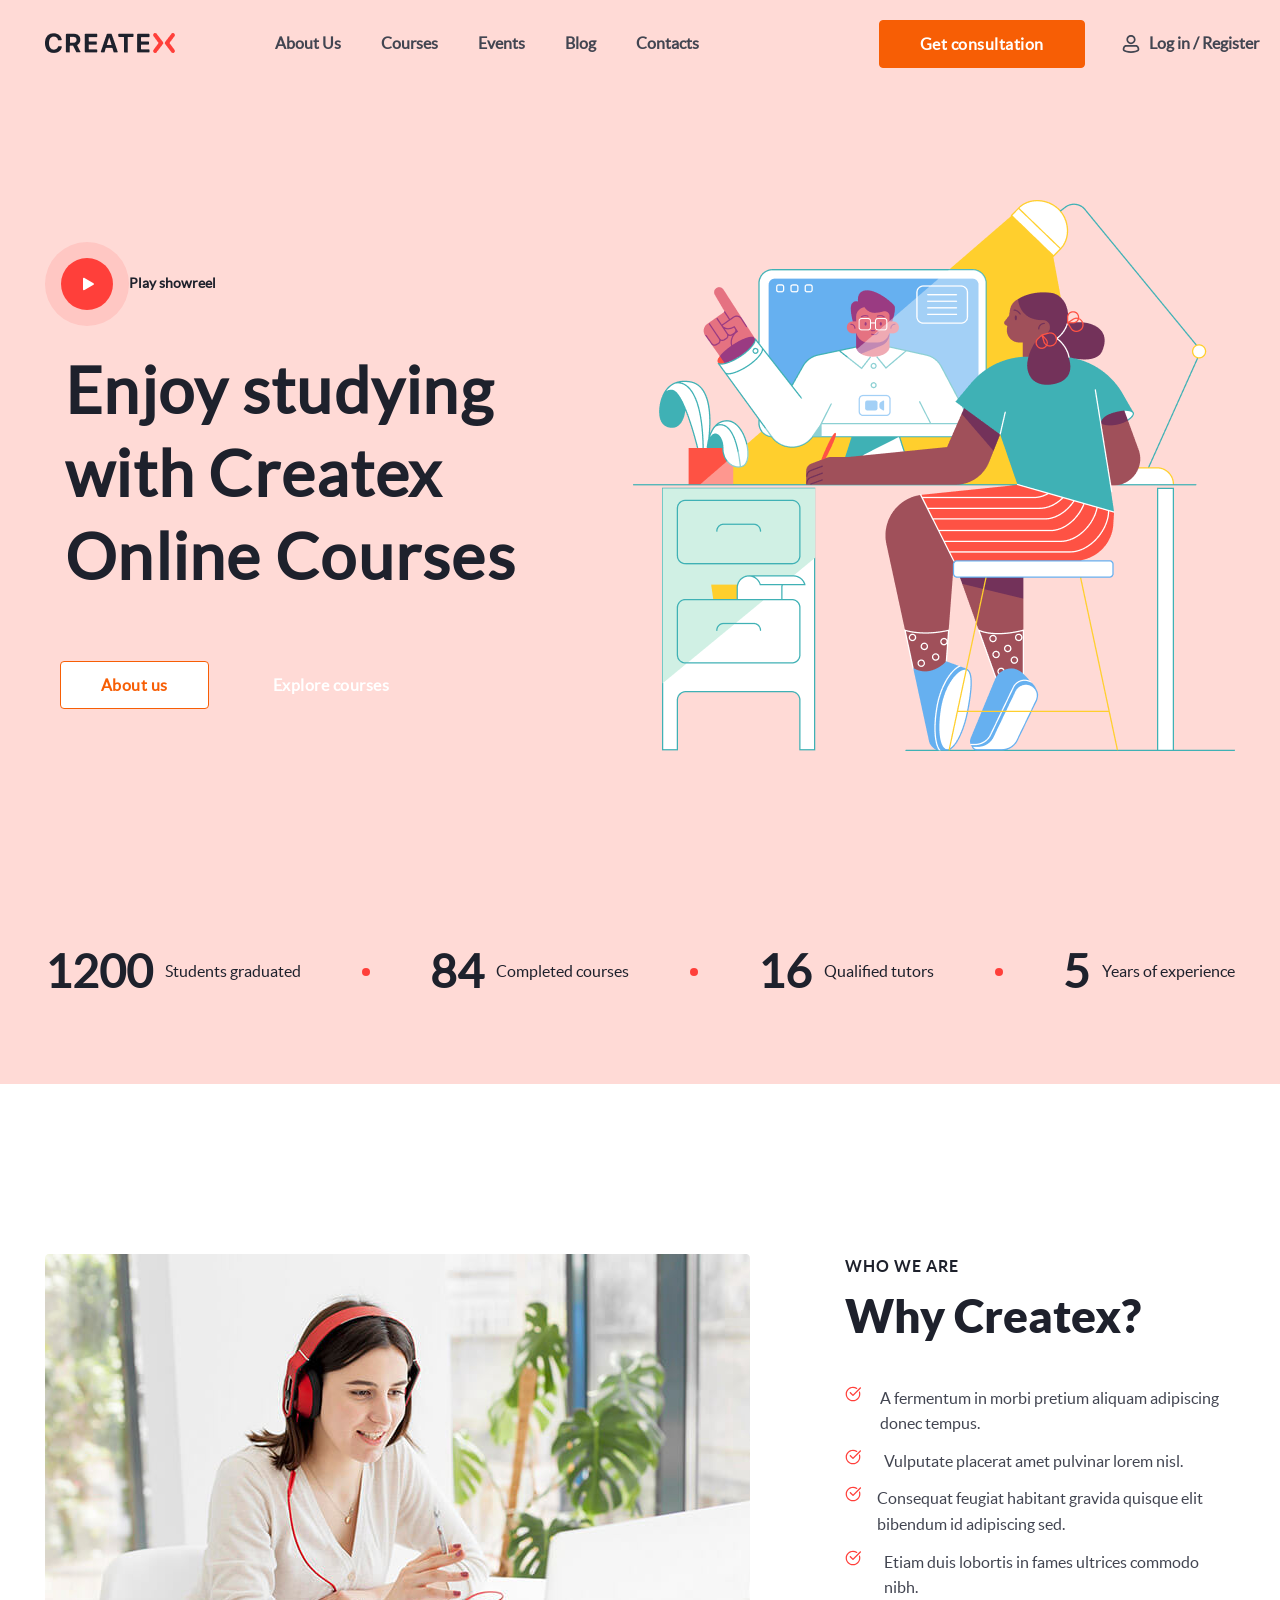
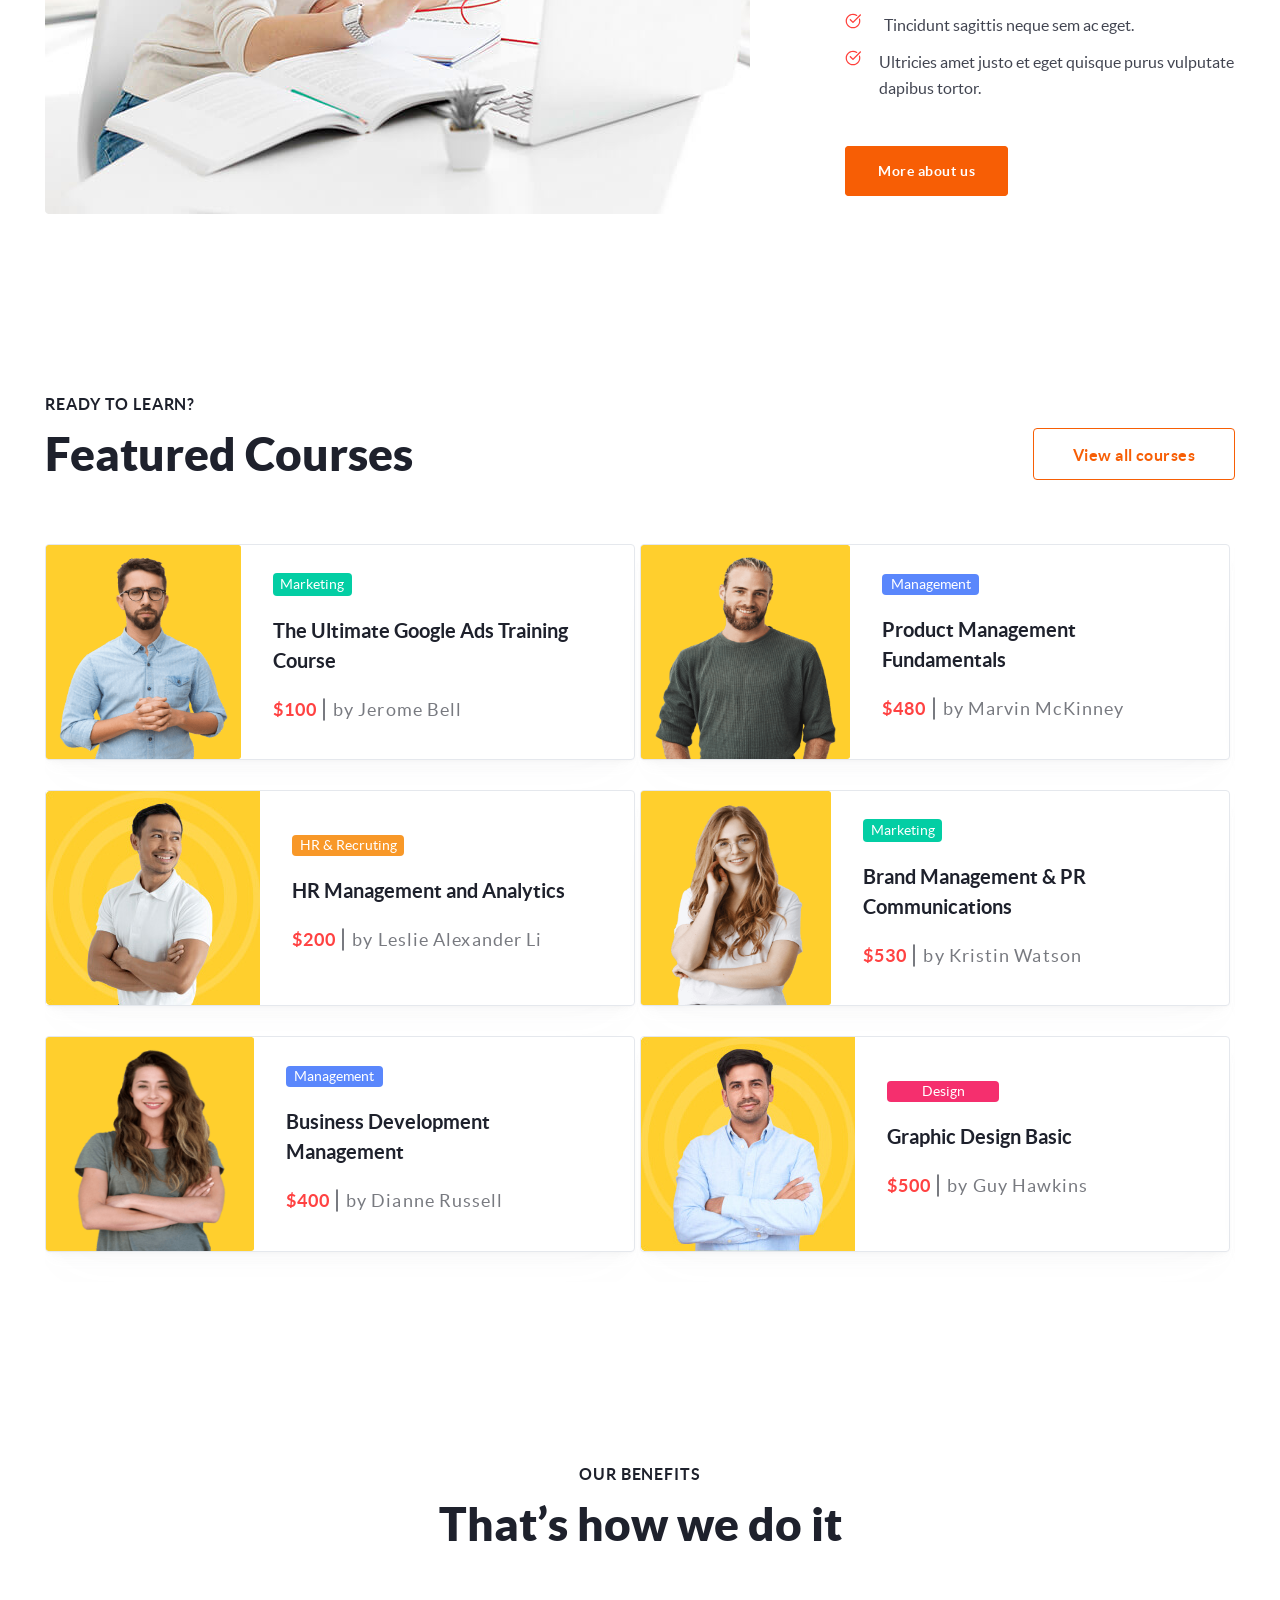
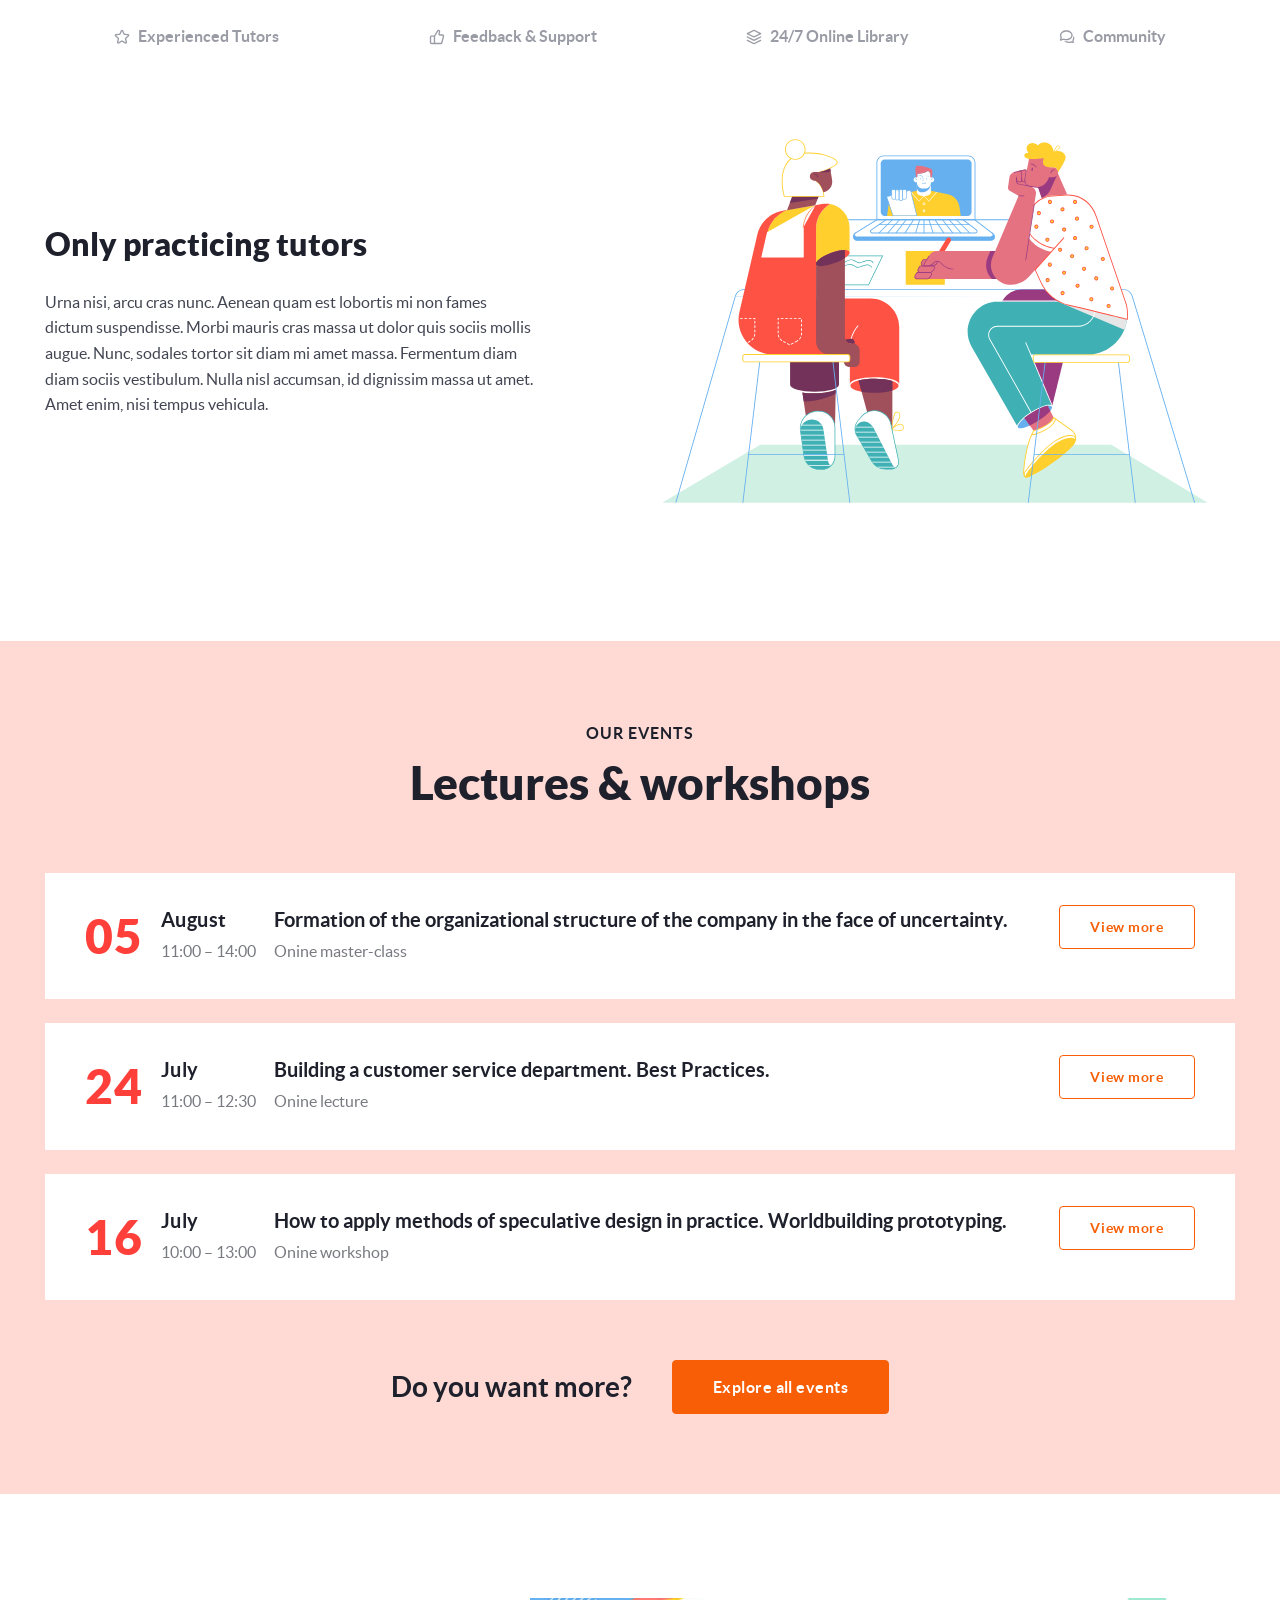
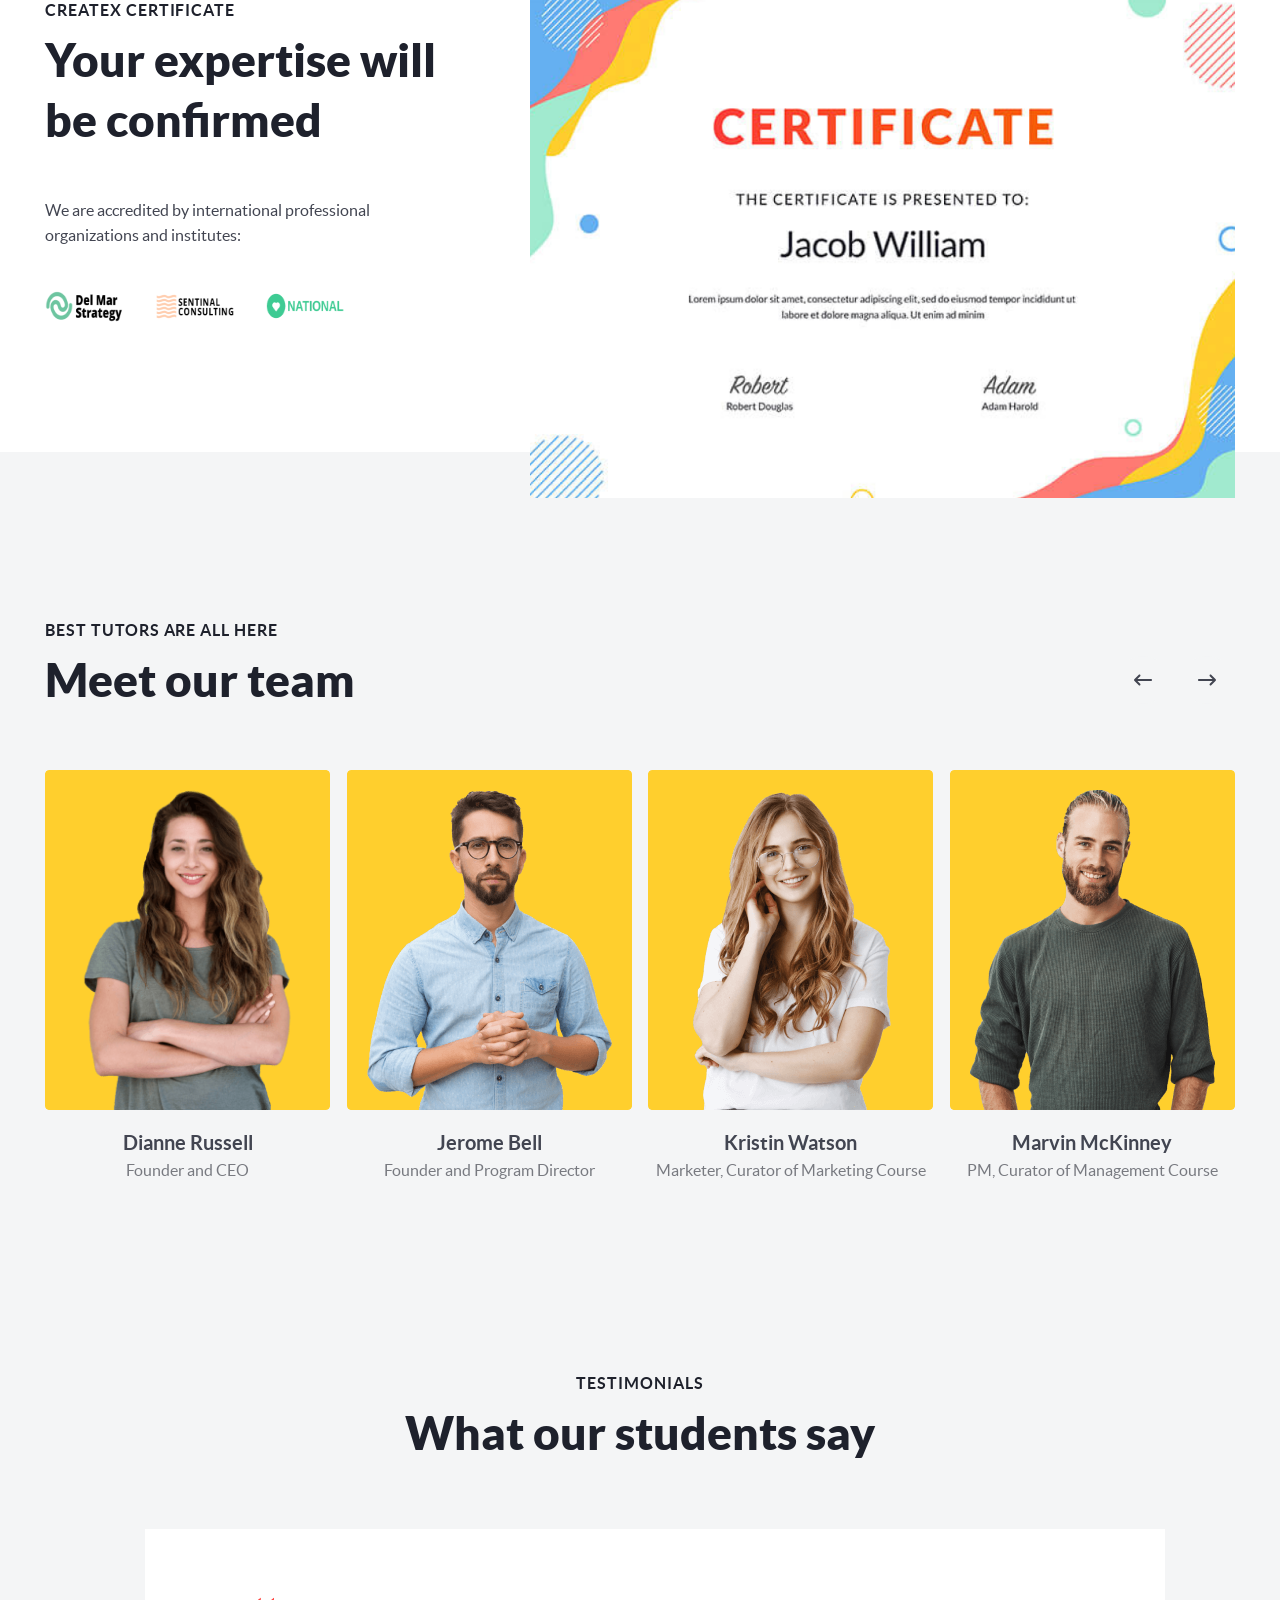
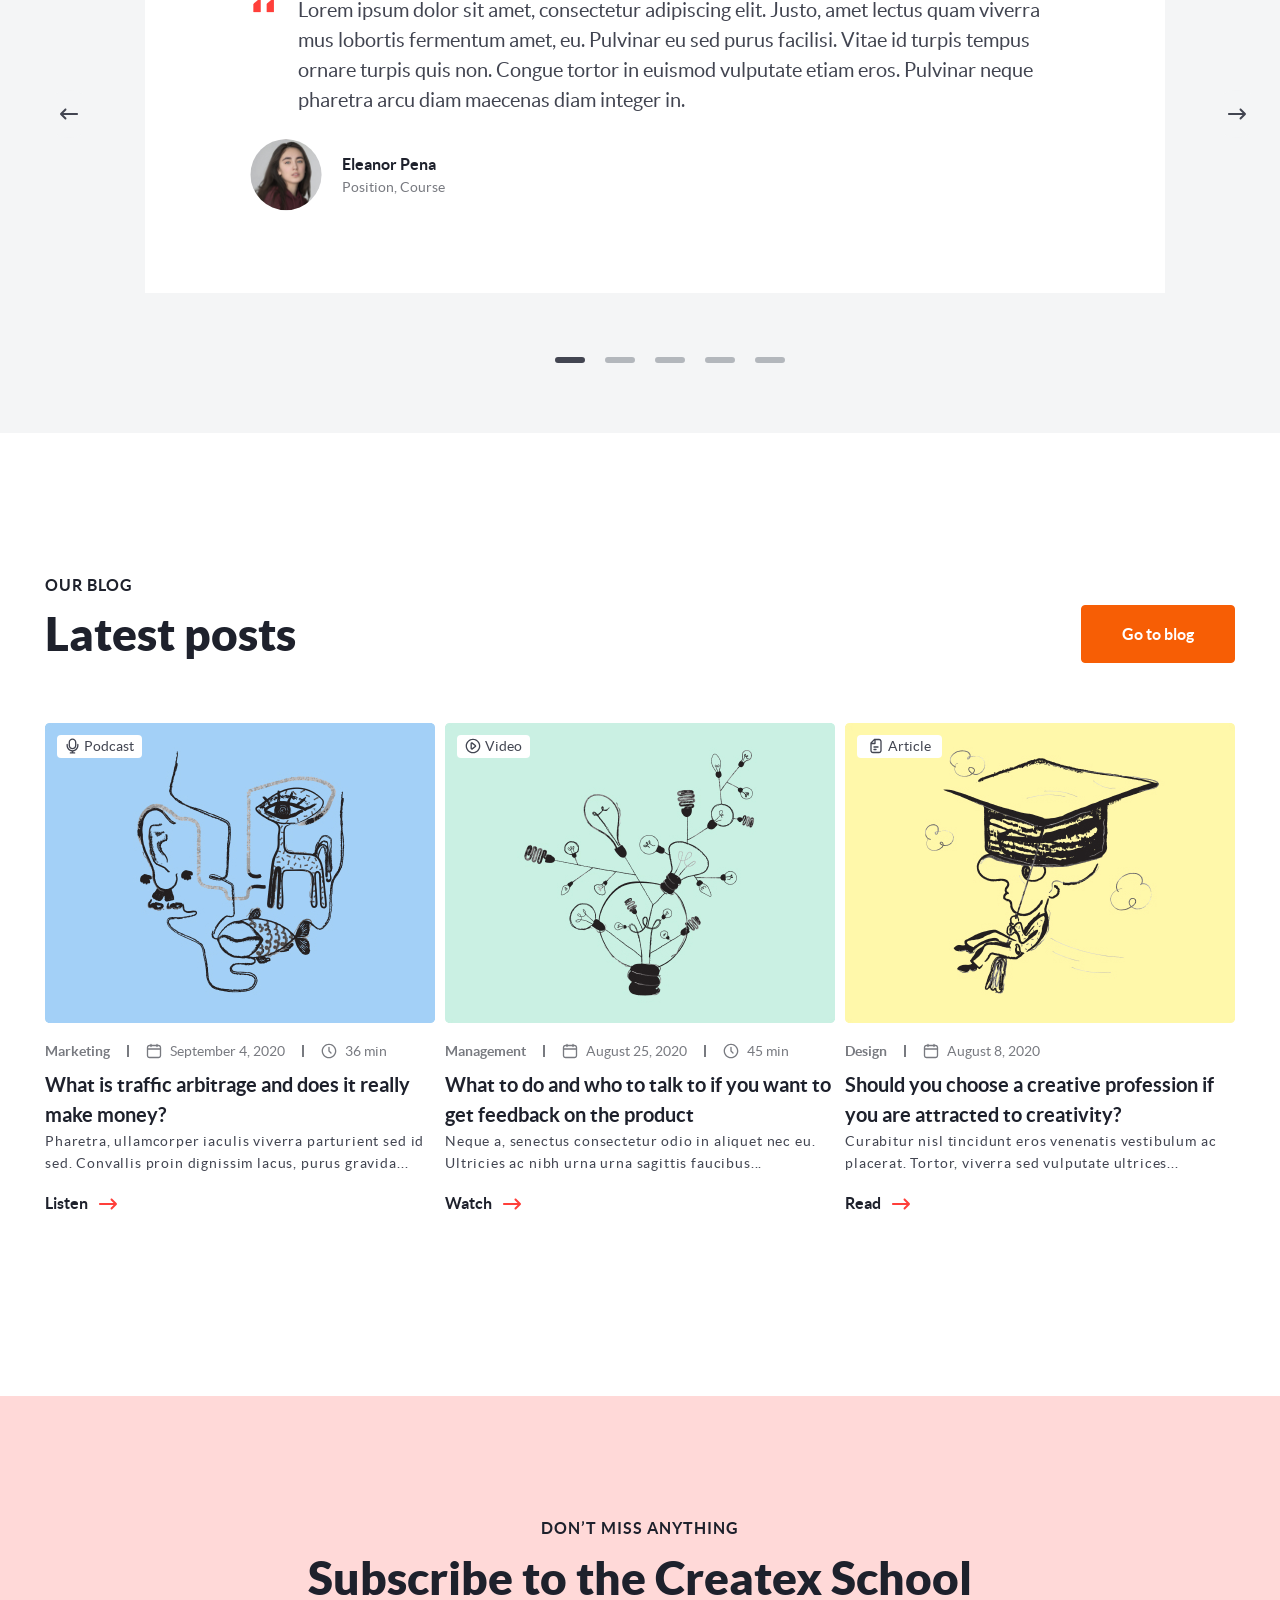
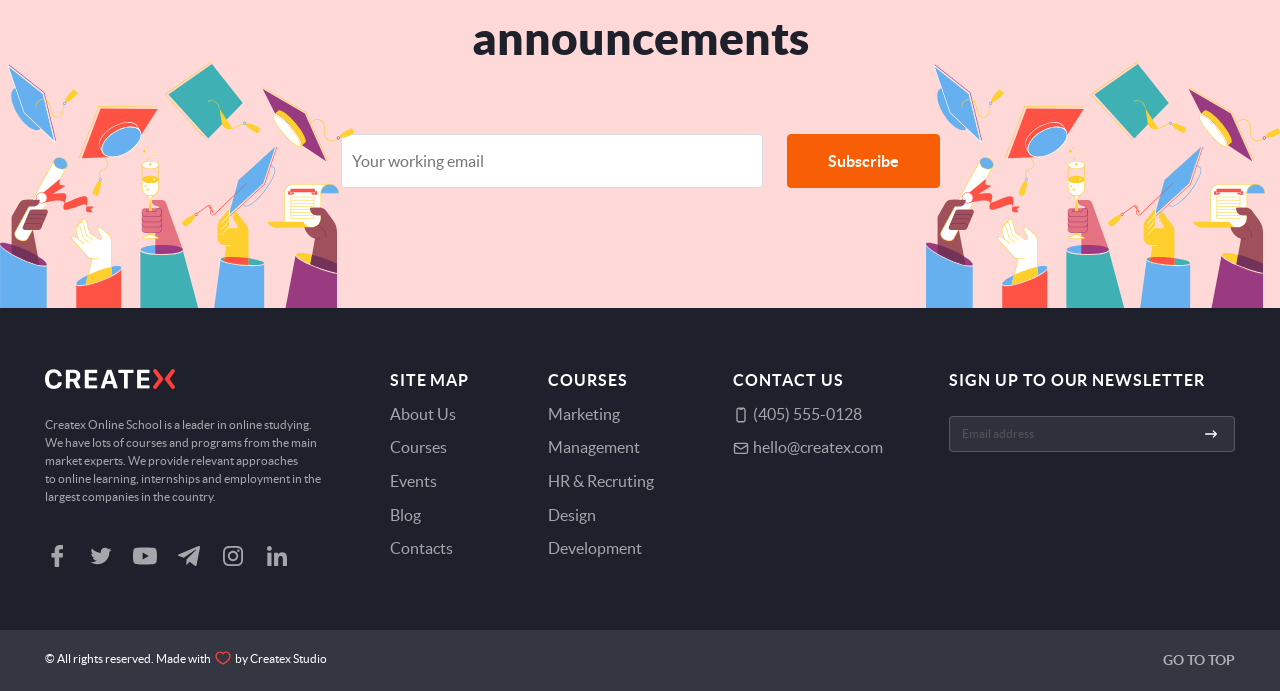
==== commit b18c2a71: "добавление медиа запросов" ====
--- a/index.html
+++ b/index.html
@@ -14,6 +14,7 @@
 </head>
 <body>
   <div class="menu--close"></div>
+  <a id="top"></a>
   <!-- Прелоадер -->
 <!-- <div class="preloader"></div> -->
  <!-- Прелоадер -->
@@ -392,6 +393,7 @@
               <a href="#" class="arrow_right"></a>
             </div>
           </div>
+          <!-- <div class="owl-carousel third-carousel"> -->
           <div class="card_teachers">
             <article class="teachers_inner_card">
               <img src="images/teacher_dian.png" width="285px" height="340px">
@@ -430,6 +432,7 @@
               <h5>PM, Curator of Management Course</h5>
             </article>
         </div>
+      <!-- </div> -->
         </div>
       </div>
     </section>
@@ -568,7 +571,133 @@
     </div>
   </div>
 </section>
+<!-- секция 10 -->
+<section class="email_for_Subscribe">
+  <div class="container">
+    <img src="images/subscribe_image_1.svg" class="img_subscribe_1"  width="354px" height="246px" alt="subscribe">
+    <img src="images/subscribe_image_2.svg" class="img_subscribe_2" width="354px" height="246px" alt="subscribe">
+    <div class="Subscribe">
+      <h5>Don’t miss anything</h5>
+      <h4>Subscribe to the Createx School <br>
+        announcements</h4>
+      <article class="email_form_inner">
+        <form action="" method="post" name="register">
+          <input type="email" name="Email" placeholder="Your working email">
+        </form>
+        <button class="button_subscribe" type="submit">
+          Subscribe
+        </button>
+      </article>
+    </div>
+  </div>
+</section>
 </main>
+<footer>
+  
+    <div class="footer_part_1">
+      <div class="container">
+        <div class="footer_item">
+          <article class="footer_title">
+            <a href="#">
+              <img src="images/logo_footer.png" width="130px" height="22px" alt="logo">
+            </a>
+            <p>Createx Online School is a leader in online studying. We have lots of courses and programs from the main market experts. We provide relevant approaches to online learning, internships and employment in the largest companies in the country. </p>
+            <ul>
+              <li>
+                <a href="#" class="facebook-item" target="_blank"></a>
+              </li>
+              <li>
+                <a href="#" class="twitter-item" target="_blank"></a>
+              </li>
+              <li>
+                <a href="#" class="youtube-item" target="_blank"></a>
+              </li>
+              <li>
+                <a href="#" class="telegram-item" target="_blank"></a>
+              </li>
+              <li>
+                <a href="#" class="inst-item" target="_blank"></a>
+              </li>
+              <li>
+                <a href="#" class="linked-item" target="_blank"></a>
+              </li>
+            </ul>
+          </article>
+          <article class="footer_list">
+            <ul>
+              <li class="name_nav_footer">
+                <h5>SITE MAP</h5>
+              </li>
+              <li>
+                <a href="#" class="link-footer-item">About Us</a>
+              </li>
+              <li>
+                <a href="#" class="link-footer-item">Courses</a>
+              </li>
+              <li>
+                <a href="#" class="link-footer-item">Events</a>
+              </li>
+              <li>
+                <a href="#" class="link-footer-item">Blog</a>
+              </li>
+              <li>
+                <a href="#" class="link-footer-item">Contacts</a>
+              </li>
+            </ul>
+            <ul>
+              <li class="name_nav_footer">
+                <h5>COURSES</h5>
+              </li>
+              <li>
+                <a href="#" class="link-footer-item">Marketing</a>
+              </li>
+              <li>
+                <a href="#" class="link-footer-item">Management</a>
+              </li>
+              <li>
+                <a href="#" class="link-footer-item">HR & Recruting</a>
+              </li>
+              <li>
+                <a href="#" class="link-footer-item">Design</a>
+              </li>
+              <li>
+                <a href="#" class="link-footer-item">Development</a>
+              </li>
+            </ul>
+            <ul>
+              <li class="name_nav_footer">
+                <h5>CONTACT US</h5>
+              </li>
+              <li>
+                <a href="tel:+4055550128" class="link-footer-item tel-item">(405) 555-0128</a>
+              </li>
+              <li>
+                <a href="mailto:hello@createx.com" class="link-footer-item mail-item">hello@createx.com</a>
+              </li>
+            </ul>
+          </article>
+          <article class="footer_email">
+            <h4>SIGN UP TO OUR NEWSLETTER</h4>
+            <form action="" method="post" name="register">
+              <input type="email" name="Email" placeholder="Email address" class="input_footer">
+            </form>
+            <button type="submit" class="form_fotter_button"></button>
+          </article>
+        </div>
+      </div>
+    </div>
+    <div class="footer_part_2">
+      <div class="container">
+        <div class="reserved_inner">
+          <div class="title_inner_footer">
+            <h5>© All rights reserved. Made with</h5>
+            <h6>by Createx Studio </h6>
+          </div>
+          <a href="#top" class="top-item">GO TO TOP</a>
+        </div>
+      </div>
+    </div>
+</footer>
 <!-- ниже три скрипта, самый последний стандартный на вс коде,  выше для карусели, самый первый джиквери))-->
   <script src="https://code.jquery.com/jquery-3.7.1.js" integrity="sha256-eKhayi8LEQwp4NKxN+CfCh+3qOVUtJn3QNZ0TciWLP4=" crossorigin="anonymous"></script>
   <script src="js/owl.carousel.js"></script>
--- a/css/style1.css
+++ b/css/style1.css
@@ -67,6 +67,12 @@
   .header_inner .menu nav .nav-menu-list {
     gap: 20px;
   }
+  .students_say .owl-carousel.owl-carousel-second .owl-nav .owl-prev span {
+    right: 1025px;
+  }
+  .students_say .owl-carousel.owl-carousel-second .owl-nav .owl-next span {
+    left: 1025px;
+  }
 }
 @media only screen and (max-width: 1025px) {
   .header_inner .menu-link-registration {
@@ -125,6 +131,31 @@
   }
   .our_team .team_inner h5 {
     text-align: center;
+  }
+  .students_say .owl-carousel.owl-carousel-second .owl-nav .owl-prev span {
+    display: none;
+  }
+  .students_say .owl-carousel.owl-carousel-second .owl-nav .owl-next span {
+    display: none;
+  }
+  .students_say .owl-carousel.owl-carousel-second.owl-loaded.owl-drag {
+    margin-left: 0;
+  }
+  .Our_blog_inner {
+    text-align: center;
+  }
+  .Our_blog_inner .posts_btn {
+    flex-direction: column;
+  }
+  .Our_blog_inner .posts_btn h4 {
+    margin-bottom: 20px;
+  }
+  .Our_blog_inner .card_blog_item {
+    flex-direction: column;
+    align-items: center;
+  }
+  .Our_blog_inner .card_blog_item .card_blog_inner {
+    margin-bottom: 20px;
   }
 }
 @media only screen and (max-width: 769px) {
@@ -471,6 +502,260 @@
   background-image: url(../images/login-people-hover.svg);
 }
 
+.footer_part_1 {
+  background-color: rgb(30, 33, 44);
+  width: 100%;
+}
+.footer_part_1 .footer_item {
+  display: flex;
+  padding: 60px 0;
+  justify-content: space-between;
+}
+.footer_part_1 .footer_item .footer_title img {
+  margin-bottom: 24px;
+}
+.footer_part_1 .footer_item .footer_title p {
+  font-family: "latoregular";
+  font-weight: 400;
+  font-size: 12px;
+  line-height: 150%;
+  color: #fff;
+  opacity: 0.6;
+  width: 279px;
+  margin-bottom: 38px;
+}
+.footer_part_1 .footer_item .footer_title ul {
+  display: flex;
+  gap: 20px;
+}
+.footer_part_1 .footer_item .footer_title ul li .facebook-item::before {
+  content: "";
+  width: 24px;
+  height: 24px;
+  display: block;
+  background-image: url(../images/Facebook-footer_1.svg);
+  background-repeat: no-repeat;
+  background-position: center;
+}
+.footer_part_1 .footer_item .footer_title ul li .facebook-item:hover::before {
+  background-image: url(../images/Facebook-footer_2.svg);
+}
+.footer_part_1 .footer_item .footer_title ul li .twitter-item::before {
+  content: "";
+  width: 24px;
+  height: 24px;
+  display: block;
+  background-image: url(../images/Twitter-1.svg);
+  background-repeat: no-repeat;
+  background-position: center;
+}
+.footer_part_1 .footer_item .footer_title ul li .twitter-item:hover::before {
+  background-image: url(../images/Twitter-2.svg);
+}
+.footer_part_1 .footer_item .footer_title ul li .youtube-item::before {
+  content: "";
+  width: 24px;
+  height: 24px;
+  display: block;
+  background-image: url(../images/YouTube-1.svg);
+  background-repeat: no-repeat;
+  background-position: center;
+}
+.footer_part_1 .footer_item .footer_title ul li .youtube-item:hover::before {
+  background-image: url(../images/YouTube-2.svg);
+}
+.footer_part_1 .footer_item .footer_title ul li .telegram-item::before {
+  content: "";
+  width: 24px;
+  height: 24px;
+  display: block;
+  background-image: url(../images/telegram-1.svg);
+  background-repeat: no-repeat;
+  background-position: center;
+}
+.footer_part_1 .footer_item .footer_title ul li .telegram-item:hover::before {
+  background-image: url(../images/telegram-2.svg);
+}
+.footer_part_1 .footer_item .footer_title ul li .inst-item::before {
+  content: "";
+  width: 24px;
+  height: 24px;
+  display: block;
+  background-image: url(../images/Instagram-1.svg);
+  background-repeat: no-repeat;
+  background-position: center;
+}
+.footer_part_1 .footer_item .footer_title ul li .inst-item:hover::before {
+  background-image: url(../images/Instagram-2.svg);
+}
+.footer_part_1 .footer_item .footer_title ul li .linked-item::before {
+  content: "";
+  width: 24px;
+  height: 24px;
+  display: block;
+  background-image: url(../images/Linked-In-1.svg);
+  background-repeat: no-repeat;
+  background-position: center;
+}
+.footer_part_1 .footer_item .footer_title ul li .linked-item:hover::before {
+  background-image: url(../images/Linked-In-2.svg);
+}
+.footer_part_1 .footer_item .footer_list {
+  display: flex;
+  gap: 79px;
+}
+.footer_part_1 .footer_item .footer_list .name_nav_footer {
+  margin-bottom: 10px;
+  font-family: "latobold";
+  font-weight: 700;
+  font-size: 16px;
+  line-height: 150%;
+  letter-spacing: 0.06em;
+  text-transform: uppercase;
+  color: #fff;
+}
+.footer_part_1 .footer_item .footer_list li {
+  margin-bottom: 8px;
+}
+.footer_part_1 .footer_item .footer_list li .link-footer-item {
+  font-family: "latoregular";
+  font-weight: 400;
+  font-size: 16px;
+  line-height: 160%;
+  color: #fff;
+  opacity: 0.6;
+}
+.footer_part_1 .footer_item .footer_list li .link-footer-item:hover {
+  color: #f75e05;
+}
+.footer_part_1 .footer_item .footer_list li .tel-item {
+  display: flex;
+  align-items: center;
+}
+.footer_part_1 .footer_item .footer_list li .tel-item::before {
+  content: "";
+  width: 16px;
+  height: 16px;
+  margin-right: 4px;
+  /* используем марджин-райт вместо гап */
+  background-image: url(../images/tei-item.svg);
+  background-repeat: no-repeat;
+  background-position: center;
+}
+.footer_part_1 .footer_item .footer_list li .mail-item {
+  display: flex;
+  align-items: center;
+}
+.footer_part_1 .footer_item .footer_list li .mail-item::before {
+  content: "";
+  width: 16px;
+  height: 16px;
+  margin-right: 4px;
+  /* используем марджин-райт вместо гап */
+  background-image: url(../images/Mail-item.svg);
+  background-repeat: no-repeat;
+  background-position: center;
+}
+.footer_part_1 .footer_item .footer_email {
+  width: 286px;
+  position: relative;
+}
+.footer_part_1 .footer_item .footer_email h4 {
+  font-family: "latobold";
+  font-weight: 700;
+  font-size: 16px;
+  line-height: 150%;
+  letter-spacing: 0.06em;
+  text-transform: uppercase;
+  color: #fff;
+  margin-bottom: 24px;
+}
+.footer_part_1 .footer_item .footer_email form .input_footer {
+  background: rgba(255, 255, 255, 0.12);
+  border: 1px solid rgba(255, 255, 255, 0.334);
+  font-family: "latoregular";
+  font-weight: 400;
+  font-size: 12px;
+  line-height: 150%;
+  color: #ffffff;
+  opacity: 0.6;
+  border-radius: 4px;
+  width: 100%;
+  height: 36px;
+  padding-left: 12px;
+}
+.footer_part_1 .footer_item .footer_email form .input_footer:focus {
+  opacity: 1;
+  outline: none;
+}
+.footer_part_1 .footer_item .footer_email .form_fotter_button {
+  position: absolute;
+  top: 58px;
+  right: 12px;
+  cursor: pointer;
+}
+.footer_part_1 .footer_item .footer_email .form_fotter_button::after {
+  content: "";
+  width: 16px;
+  height: 16px;
+  display: block;
+  margin-right: 4px;
+  /* используем марджин-райт вместо гап */
+  background-image: url(../images/arrow_footer_email.svg);
+  background-repeat: no-repeat;
+  background-position: center;
+}
+.footer_part_1 .footer_item .footer_email .form_fotter_button:hover::after {
+  background-image: url(../images/arrow_footer_email2.svg);
+}
+
+.footer_part_2 {
+  background-color: rgb(52, 55, 65);
+  width: 100%;
+}
+.footer_part_2 .reserved_inner {
+  display: flex;
+  justify-content: space-between;
+  padding: 20px 0;
+}
+.footer_part_2 .reserved_inner .title_inner_footer {
+  display: flex;
+}
+.footer_part_2 .reserved_inner .title_inner_footer h5 {
+  font-family: "latoregular";
+  font-weight: 400;
+  font-size: 12px;
+  line-height: 150%;
+  color: #fff;
+  margin-right: 4px;
+}
+.footer_part_2 .reserved_inner .title_inner_footer h6 {
+  font-family: "latoregular";
+  font-weight: 400;
+  font-size: 12px;
+  line-height: 150%;
+  color: #fff;
+  display: flex;
+}
+.footer_part_2 .reserved_inner .title_inner_footer h6::before {
+  content: "";
+  width: 16px;
+  height: 16px;
+  margin-right: 4px;
+  /* используем марджин-райт вместо гап */
+  background-image: url(../images/heart_footer.svg);
+  background-repeat: no-repeat;
+  background-position: center;
+}
+.footer_part_2 .reserved_inner .top-item {
+  font-family: "latobold";
+  font-weight: 700;
+  font-size: 14px;
+  line-height: 150%;
+  color: #fff;
+  opacity: 0.6;
+}
+
 .container {
   max-width: 1230px;
   margin: 0 auto;
@@ -1683,7 +1968,6 @@
   font-size: 20px;
   line-height: 150%;
   color: #1e212c;
-  margin-bottom: 8px;
 }
 .Our_blog_inner .card_blog_item .card_blog_inner .blog-text {
   font-family: "latoregular";
@@ -1714,4 +1998,91 @@
   background-image: url(../images/arrow-our-blog.svg);
   background-repeat: no-repeat;
   background-position: center;
+}
+
+.email_for_Subscribe {
+  background-color: rgb(255, 217, 216);
+  position: relative;
+}
+.email_for_Subscribe .img_subscribe_1 {
+  position: absolute;
+  bottom: 0;
+  left: 0;
+}
+.email_for_Subscribe .img_subscribe_2 {
+  position: absolute;
+  bottom: 0;
+  right: 0;
+}
+.email_for_Subscribe .Subscribe {
+  padding: 120px 0;
+  text-align: center;
+}
+.email_for_Subscribe .Subscribe h5 {
+  font-family: "latobold";
+  font-weight: 700;
+  font-size: 16px;
+  line-height: 150%;
+  letter-spacing: 0.06em;
+  text-transform: uppercase;
+  text-align: center;
+  color: #1e212c;
+  margin-bottom: 8px;
+}
+.email_for_Subscribe .Subscribe h4 {
+  font-family: "latoblack";
+  font-weight: 900;
+  font-size: 46px;
+  line-height: 130%;
+  text-align: center;
+  color: #1e212c;
+  margin-bottom: 66px;
+}
+.email_for_Subscribe .Subscribe .email_form_inner {
+  display: flex;
+  gap: 24px;
+  justify-content: center;
+}
+.email_for_Subscribe .Subscribe .email_form_inner form {
+  border: 1px solid #d7dadd;
+  border-radius: 4px;
+  max-width: 422px;
+  width: 100%;
+  background: #fff;
+}
+.email_for_Subscribe .Subscribe .email_form_inner form input {
+  border: transparent;
+  font-family: "latoregular";
+  font-weight: 400;
+  font-size: 16px;
+  line-height: 160%;
+  color: #9a9ca5;
+  border-radius: 4px;
+  width: 100%;
+  height: 52px;
+  padding-left: 10px;
+}
+.email_for_Subscribe .Subscribe .email_form_inner form input:focus {
+  color: #f75e05;
+  outline: none;
+}
+.email_for_Subscribe .Subscribe .email_form_inner .button_subscribe {
+  border: 1px solid #f75e05;
+  border-radius: 4px;
+  background-color: #f75e05;
+  color: #ffffff;
+  transition: background-color 2s cubic-bezier(0.1, 0.8, 0.5, 2), color 2s 1s linear;
+  padding: 0 40px;
+  font-family: "latobold";
+  font-weight: 700;
+  font-size: 16px;
+  cursor: pointer;
+}
+.email_for_Subscribe .Subscribe .email_form_inner .button_subscribe:active {
+  color: #f75e05;
+}
+.email_for_Subscribe .Subscribe .email_form_inner .button_subscribe:hover {
+  border: 1px solid #f75e05;
+  background-color: #e5ccb1;
+  color: #f75e05;
 }/*# sourceMappingURL=style1.css.map */
--- a/css/media.css
+++ b/css/media.css
@@ -12,6 +12,12 @@
   .header_inner .menu nav .nav-menu-list {
     gap: 20px;
   }
+  .students_say .owl-carousel.owl-carousel-second .owl-nav .owl-prev span {
+    right: 1025px;
+  }
+  .students_say .owl-carousel.owl-carousel-second .owl-nav .owl-next span {
+    left: 1025px;
+  }
 }
 @media only screen and (max-width: 1025px) {
   .header_inner .menu-link-registration {
@@ -70,6 +76,40 @@
   }
   .our_team .team_inner h5 {
     text-align: center;
+  }
+  .students_say .owl-carousel.owl-carousel-second .owl-nav .owl-prev span {
+    display: none;
+  }
+  .students_say .owl-carousel.owl-carousel-second .owl-nav .owl-next span {
+    display: none;
+  }
+  .students_say .owl-carousel.owl-carousel-second.owl-loaded.owl-drag {
+    margin-left: 0;
+  }
+  .Our_blog_inner {
+    text-align: center;
+  }
+  .Our_blog_inner .posts_btn {
+    flex-direction: column;
+  }
+  .Our_blog_inner .posts_btn h4 {
+    margin-bottom: 20px;
+  }
+  .Our_blog_inner .card_blog_item {
+    flex-direction: column;
+    align-items: center;
+  }
+  .Our_blog_inner .card_blog_item .card_blog_inner {
+    margin-bottom: 20px;
+  }
+  .Our_blog_inner .card_blog_item .card_blog_inner .card_blog_title {
+    justify-content: center;
+  }
+  .Our_blog_inner .card_blog_item .card_blog_inner .Listen_link {
+    justify-content: center;
+  }
+  .footer_part_1 .footer_item .footer_list {
+    gap: 25px;
   }
 }
 @media only screen and (max-width: 769px) {
@@ -176,6 +216,28 @@
   .Certificate .Certificate_createx p {
     margin-bottom: 65px;
   }
+  .students_say .owl-carousel.owl-carousel-second .owl-dots {
+    left: 255px;
+  }
+  .students_say .owl-carousel.owl-carousel-second.owl-loaded.owl-drag {
+    padding-left: 10px;
+    padding-right: 10px;
+  }
+  .students_say .owl-carousel.owl-carousel-second .carusel_item .carusel_inner p {
+    width: 90%;
+  }
+  .footer_part_1 .footer_item {
+    flex-direction: column;
+    align-items: center;
+    text-align: center;
+  }
+  .footer_part_1 .footer_item .footer_title {
+    margin-bottom: 50px;
+  }
+  .footer_part_1 .footer_item .footer_list {
+    gap: 60px;
+    margin-bottom: 50px;
+  }
 }
 @media only screen and (max-width: 569px) {
   .header_inner .menu {
@@ -248,6 +310,15 @@
     right: 73px;
     bottom: 397px;
   }
+  .students_say .owl-carousel.owl-carousel-second .owl-dots {
+    left: 133px;
+  }
+  .email_for_Subscribe .img_subscribe_1 {
+    display: none;
+  }
+  .email_for_Subscribe .img_subscribe_2 {
+    display: none;
+  }
 }
 @media only screen and (max-width: 451px) {
   .header_inner .menu nav .nav-menu-list {
@@ -283,6 +354,9 @@
   .Certificate .Certificate_img {
     right: 16px;
   }
+  .students_say .owl-carousel.owl-carousel-second .owl-dots {
+    left: 78px;
+  }
 }
 @media only screen and (max-width: 426px) {
   .header_inner .menu nav .nav-menu-list {
@@ -299,6 +373,13 @@
     width: 350px;
     height: 245px;
   }
+  .footer_part_1 .footer_item .footer_list {
+    flex-direction: column;
+  }
+  .footer_part_2 .reserved_inner {
+    flex-direction: column;
+    align-items: center;
+  }
 }
 @media only screen and (max-width: 391px) {
   .header_inner .menu {
@@ -318,4 +399,14 @@
   .Certificate .Certificate_img {
     right: 0;
   }
+  .students_say .owl-carousel.owl-carousel-second .carusel_item .carusel_inner p {
+    width: 75%;
+  }
+  .students_say .owl-carousel.owl-carousel-second .owl-dots {
+    left: 52px;
+  }
+  .card_blog_inner img {
+    max-width: 350px;
+    height: 250px;
+  }
 }/*# sourceMappingURL=media.css.map */
